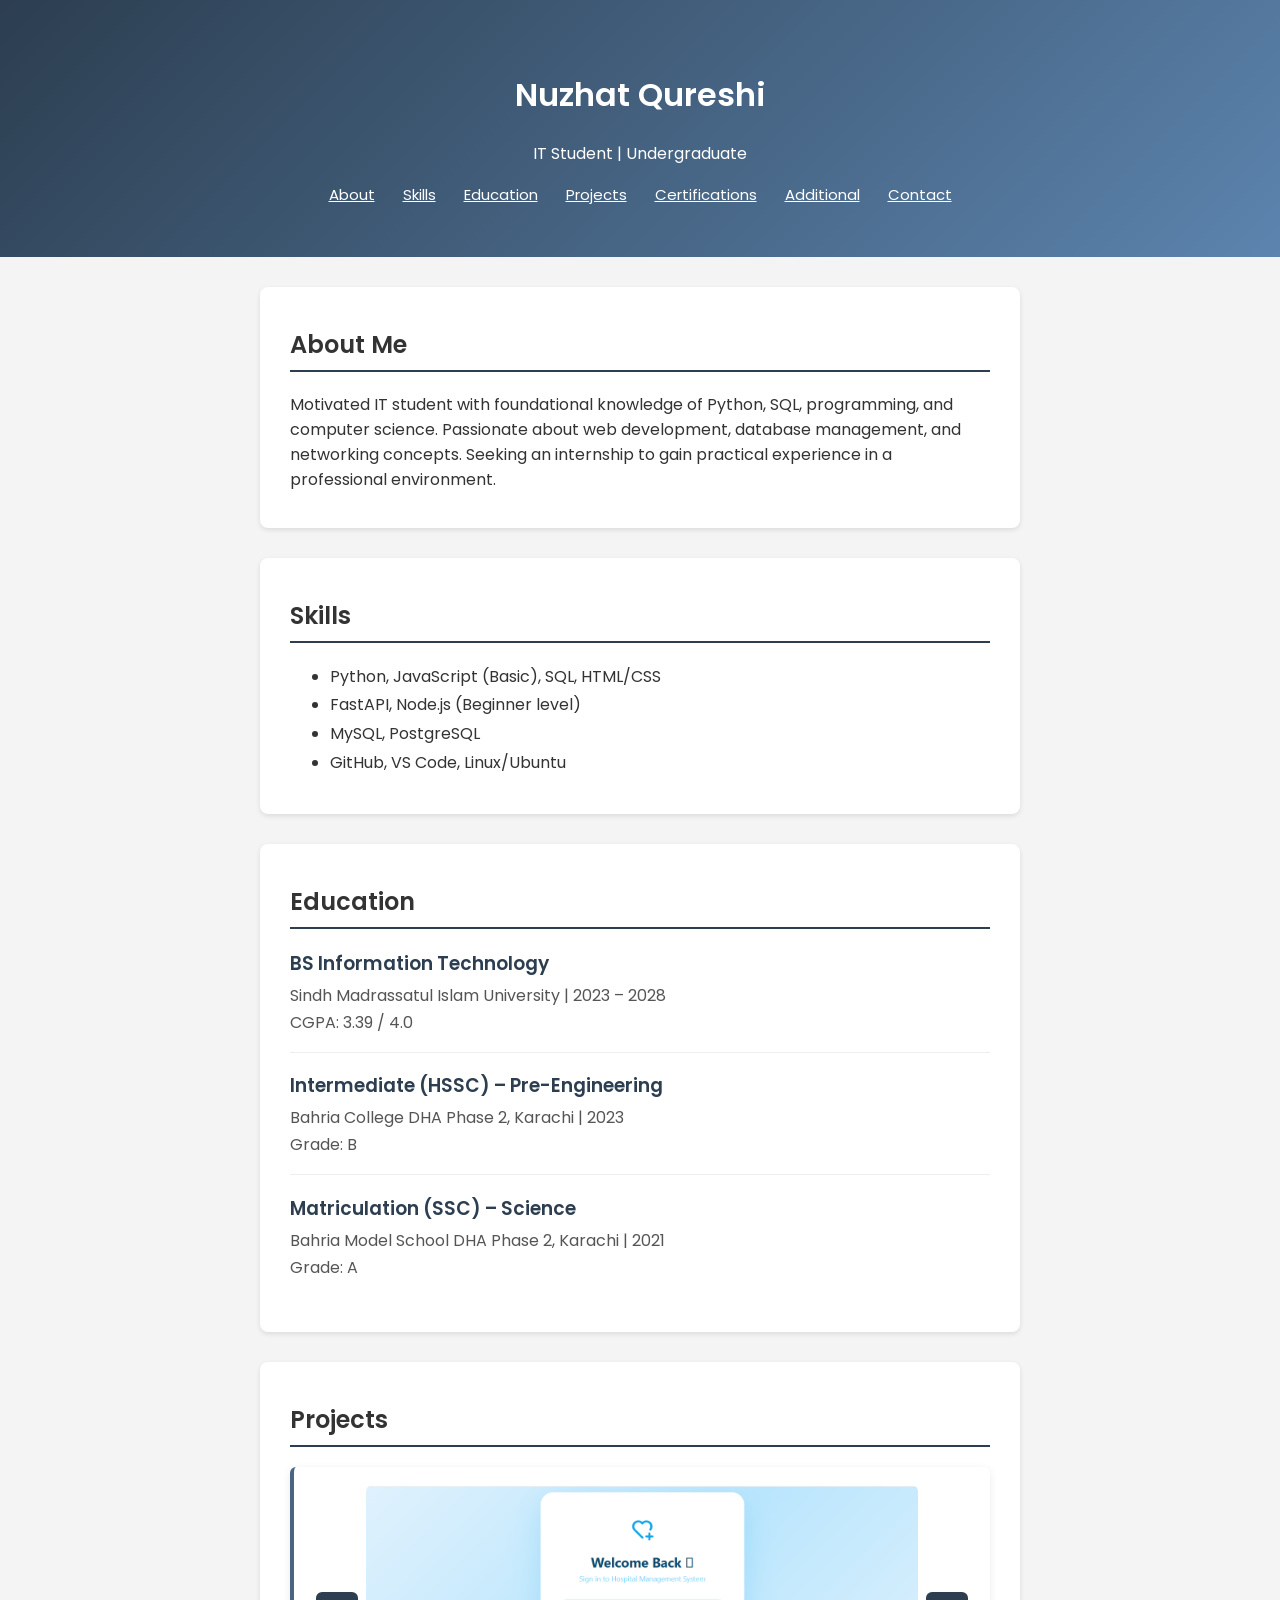
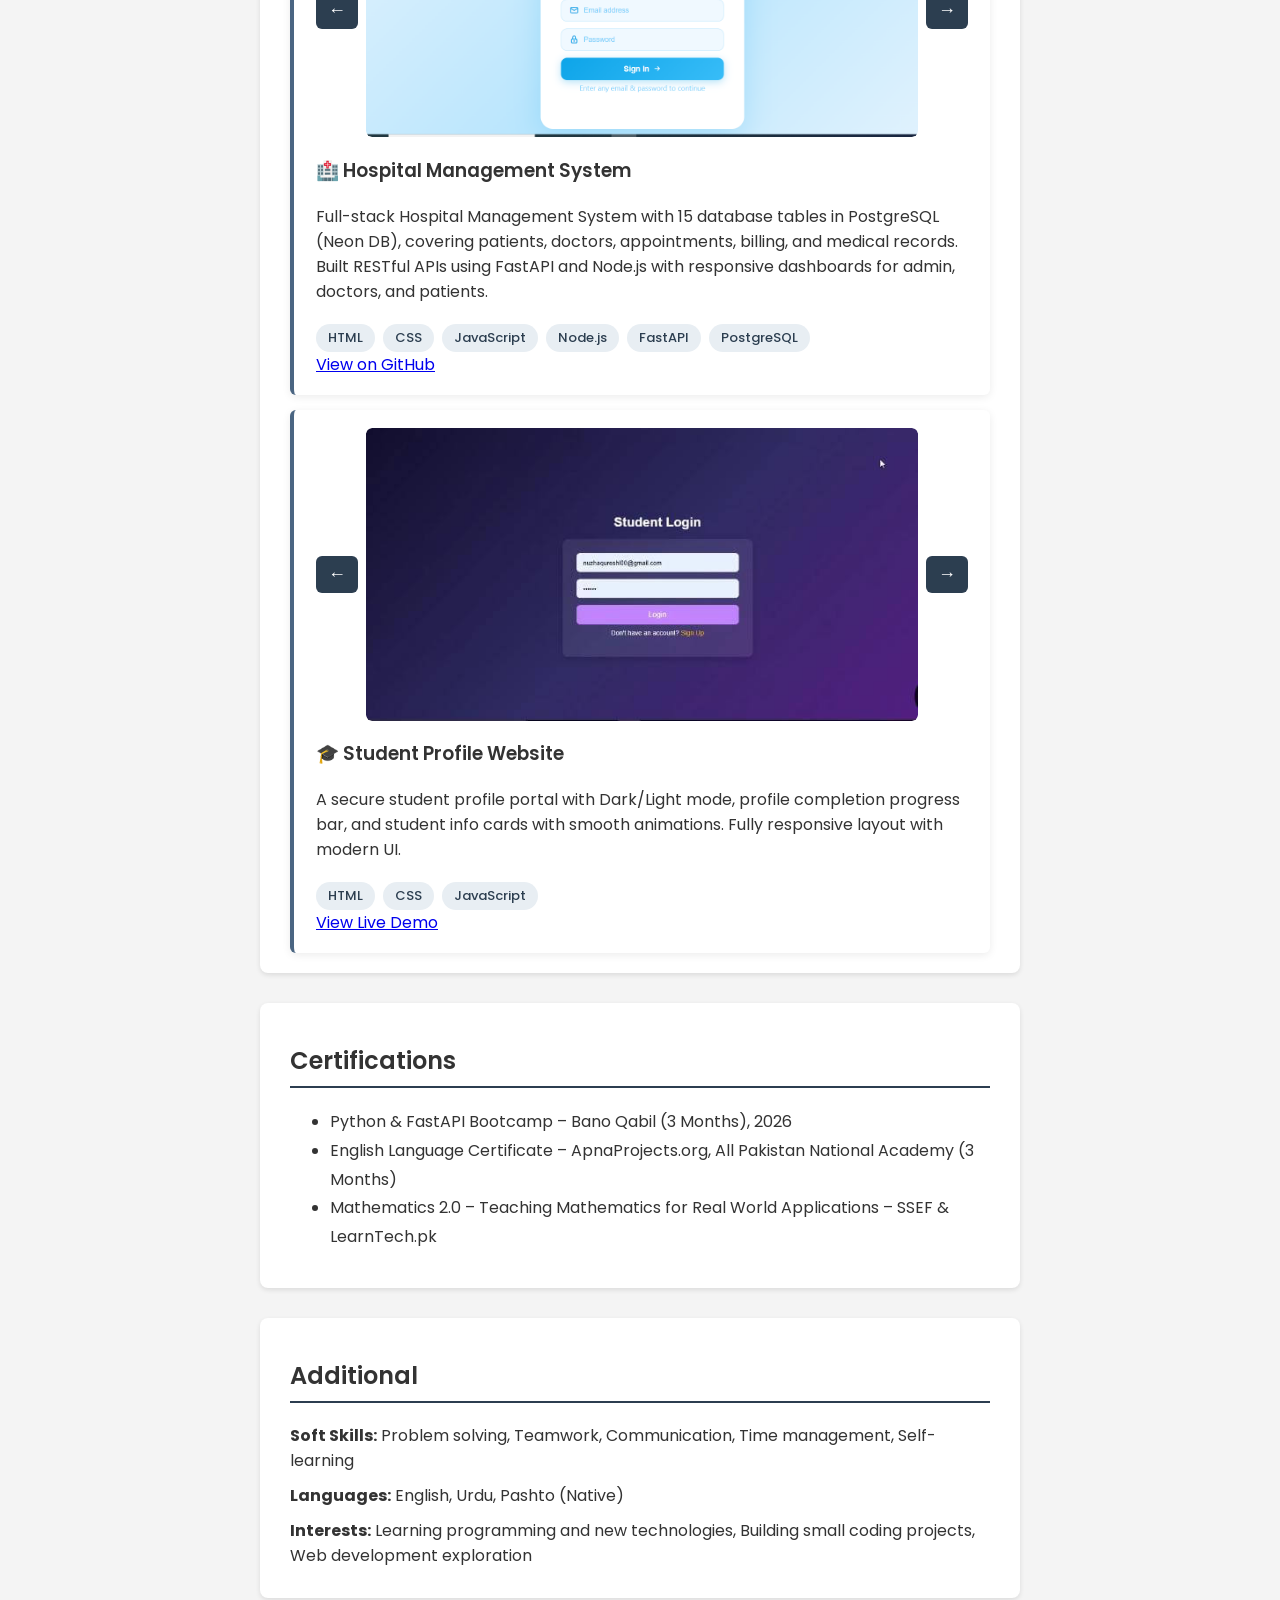
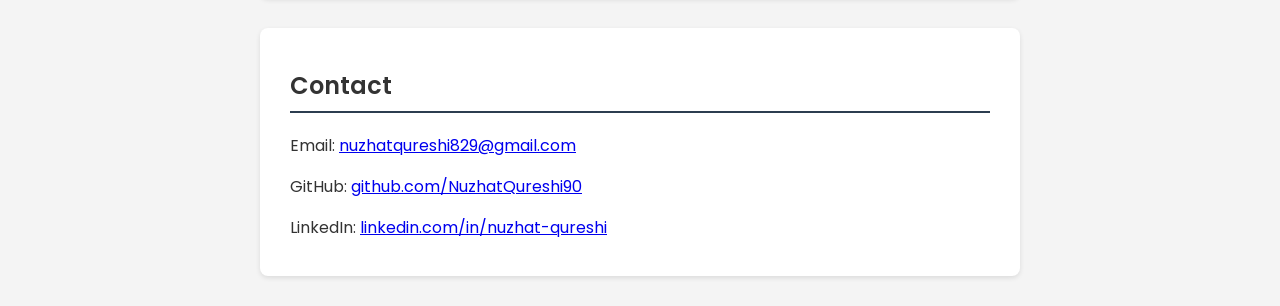
==== index.html @ b2fc263c "Added new changes" ====
<!DOCTYPE html>
<html lang="en">
<head>
    <meta charset="UTF-8">
    <meta name="viewport" content="width=device-width, initial-scale=1.0">
    <title>My Portfolio</title>
    <link rel="preconnect" href="https://fonts.googleapis.com">
<link href="https://fonts.googleapis.com/css2?family=Poppins:wght@300;400;500;600;700&display=swap" rel="stylesheet">
    <link rel="stylesheet" href="style.css">
    
</head>
<body>
    <header>
    <h1>Nuzhat Qureshi</h1>
    <p>IT Student | Undergraduate</p>

    <nav>
    <a href="#about">About</a>
    <a href="#skills">Skills</a>
    <a href="#education">Education</a>
    <a href="#projects">Projects</a>
    <a href="#certifications">Certifications</a>
    <a href="#additional">Additional</a>
    <a href="#contact">Contact</a>
</nav>
</header>

    <section id="about">
    <h2>About Me</h2>
    <p>Motivated IT student with foundational knowledge of Python, SQL, programming, and computer science. Passionate about web development, database management, and networking concepts. Seeking an internship to gain practical experience in a professional environment.</p>
</section>

<section id="skills">
    <h2>Skills</h2>
    <ul>
        <li>Python, JavaScript (Basic), SQL, HTML/CSS</li>
        <li>FastAPI, Node.js (Beginner level)</li>
        <li>MySQL, PostgreSQL</li>
        <li>GitHub, VS Code, Linux/Ubuntu</li>
    </ul>
</section>

<section id="education">
    <h2>Education</h2>
    <div class="edu-item">
        <h3>BS Information Technology</h3>
        <p>Sindh Madrassatul Islam University | 2023 – 2028</p>
        <p>CGPA: 3.39 / 4.0</p>
    </div>
    <div class="edu-item">
        <h3>Intermediate (HSSC) – Pre-Engineering</h3>
        <p>Bahria College DHA Phase 2, Karachi | 2023</p>
        <p>Grade: B</p>
    </div>
    <div class="edu-item">
        <h3>Matriculation (SSC) – Science</h3>
        <p>Bahria Model School DHA Phase 2, Karachi | 2021</p>
        <p>Grade: A</p>
    </div>
</section>

<section id="projects">
    <h2>Projects</h2>
    <div class="project">
    <div class="slider">
    <button class="slider-btn prev" onclick="changeSlide(this, -1)">&#8592;</button>
    <div class="slides">
        <img src="images/hms-login.png" alt="HMS Login" class="slide active">
        <img src="images/hms-dashboard.png" alt="HMS Dashboard" class="slide">
    </div>
    <button class="slider-btn next" onclick="changeSlide(this, 1)">&#8594;</button>
</div>
    <h3>🏥 Hospital Management System</h3>
        <p>Full-stack Hospital Management System with 15 database tables in PostgreSQL (Neon DB), covering patients, doctors, appointments, billing, and medical records. Built RESTful APIs using FastAPI and Node.js with responsive dashboards for admin, doctors, and patients.</p>
<div class="tags">
    <span class="tag">HTML</span>
    <span class="tag">CSS</span>
    <span class="tag">JavaScript</span>
    <span class="tag">Node.js</span>
    <span class="tag">FastAPI</span>
    <span class="tag">PostgreSQL</span>
</div>
        <a href="https://github.com/NuzhatQureshi90/Hospital-Management-System" target="_blank">View on GitHub</a>
    </div>
<div class="project">
   <div class="slider">
    <button class="slider-btn prev" onclick="changeSlide(this, -1)">&#8592;</button>
    <div class="slides">
        <img src="images/sp-login.png.jpg" alt="SP Login" class="slide active">
        <img src="images/sp-dashboard-dark.png.jpg" alt="SP Dark" class="slide">
        <img src="images/sp-dashboard-blue.png.jpg" alt="SP Blue" class="slide">
    </div>
    <button class="slider-btn next" onclick="changeSlide(this, 1)">&#8594;</button>
</div>
    <h3>🎓 Student Profile Website</h3>
    <p>A secure student profile portal with Dark/Light mode, profile completion progress bar, and student info cards with smooth animations. Fully responsive layout with modern UI.</p>
    <div class="tags">
        <span class="tag">HTML</span>
        <span class="tag">CSS</span>
        <span class="tag">JavaScript</span>
    </div>
    <a href="https://linkedin.com/posts/nuzhat-qureshi" target="_blank">View Live Demo</a>
</div>
</section>

<section id="certifications">
    <h2>Certifications</h2>
    <ul>
        <li>Python & FastAPI Bootcamp – Bano Qabil (3 Months), 2026</li>
        <li>English Language Certificate – ApnaProjects.org, All Pakistan National Academy (3 Months)</li>
        <li>Mathematics 2.0 – Teaching Mathematics for Real World Applications – SSEF & LearnTech.pk</li>
    </ul>
</section>

<section id="additional">
    <h2>Additional</h2>
    <p><strong>Soft Skills:</strong> Problem solving, Teamwork, Communication, Time management, Self-learning</p>
    <p><strong>Languages:</strong> English, Urdu, Pashto (Native)</p>
    <p><strong>Interests:</strong> Learning programming and new technologies, Building small coding projects, Web development exploration</p>
</section>

<section id="contact">
    <h2>Contact</h2>
    <p>Email: <a href="mailto:nuzhatqureshi829@gmail.com">nuzhatqureshi829@gmail.com</a></p>
    <p>GitHub: <a href="https://github.com/NuzhatQureshi90" target="_blank">github.com/NuzhatQureshi90</a></p>
    <p>LinkedIn: <a href="https://linkedin.com/in/nuzhat-qureshi" target="_blank">linkedin.com/in/nuzhat-qureshi</a></p>
</section>
<script src="script.js"></script>
</body>
</html>
---- style.css ----
body {
    font-family: 'Poppins', sans-serif;
    margin: 0;
    padding: 0;
    background-color: #f4f4f4;
    color: #333;
}

header {
    background: linear-gradient(135deg, #2c3e50, #5c84ae);
    color: white;
    text-align: center;
    padding: 50px 20px;
}

section {
    max-width: 700px;
    margin: 30px auto;
    background: white;
    padding: 20px 30px;
    border-radius: 8px;
    box-shadow: 0 2px 5px rgba(0,0,0,0.1);
}
h2 {
    border-bottom: 2px solid #2c3e50;
    padding-bottom: 8px;
}

ul {
    line-height: 1.8;
}

.project {
    background-color: #fff;
    padding: 18px 22px;
    border-left: 4px solid #4a6582;
    margin-top: 15px;
    border-radius: 6px;
    box-shadow: 0 2px 8px rgba(0,0,0,0.08);
    transition: transform 0.2s ease;
}

.project:hover {
    transform: translateY(-3px);
    box-shadow: 0 4px 12px rgba(0,0,0,0.12);
}

nav {
    margin-top: 15px;
}

nav a {
    color: white;
    margin: 0 12px;
    font-size: 15px;
}

html {
    scroll-behavior: smooth;
}
@media (max-width: 600px) {
    header {
        padding: 25px 15px;
    }

    nav a {
        display: block;
        margin: 8px 0;
        font-size: 16px;
    }

    section {
        margin: 15px;
        padding: 15px 20px;
    }

    h1 {
        font-size: 24px;
    }
}
.edu-item {
    margin-bottom: 15px;
    padding-bottom: 15px;
    border-bottom: 1px solid #eee;
}

.edu-item:last-child {
    border-bottom: none;
}

.edu-item h3 {
    margin-bottom: 5px;
    color: #2c3e50;
}

.edu-item p {
    margin: 2px 0;
    color: #555;
}

#additional p {
    margin: 10px 0;
}
h1, h2, h3 {
    font-weight: 600;
}

.tags {
    margin-top: 12px;
}

.tag {
    display: inline-block;
    background-color: #e8eef3;
    color: #2c3e50;
    padding: 4px 12px;
    margin: 4px 4px 0 0;
    border-radius: 20px;
    font-size: 13px;
    font-weight: 500;
}
.project-img {
    width: 100%;
    border-radius: 6px;
    margin-bottom: 12px;
    display: block;
}
.project-images {
    display: grid;
    grid-template-columns: repeat(auto-fit, minmax(150px, 1fr));
    gap: 10px;
    margin-bottom: 12px;
}

.project-images .project-img {
    width: 100%;
    border-radius: 6px;
    margin-bottom: 0;
}
.slider {
    position: relative;
    display: flex;
    align-items: center;
    gap: 8px;
    margin-bottom: 12px;
}

.slides {
    flex: 1;
    overflow: hidden;
    border-radius: 6px;
}

.slide {
    display: none;
    width: 100%;
    border-radius: 6px;
}

.slide.active {
    display: block;
}

.slider-btn {
    background: #2c3e50;
    color: white;
    border: none;
    padding: 8px 12px;
    border-radius: 6px;
    cursor: pointer;
    font-size: 18px;
}

.slider-btn:hover {
    background: #4a6582;
}
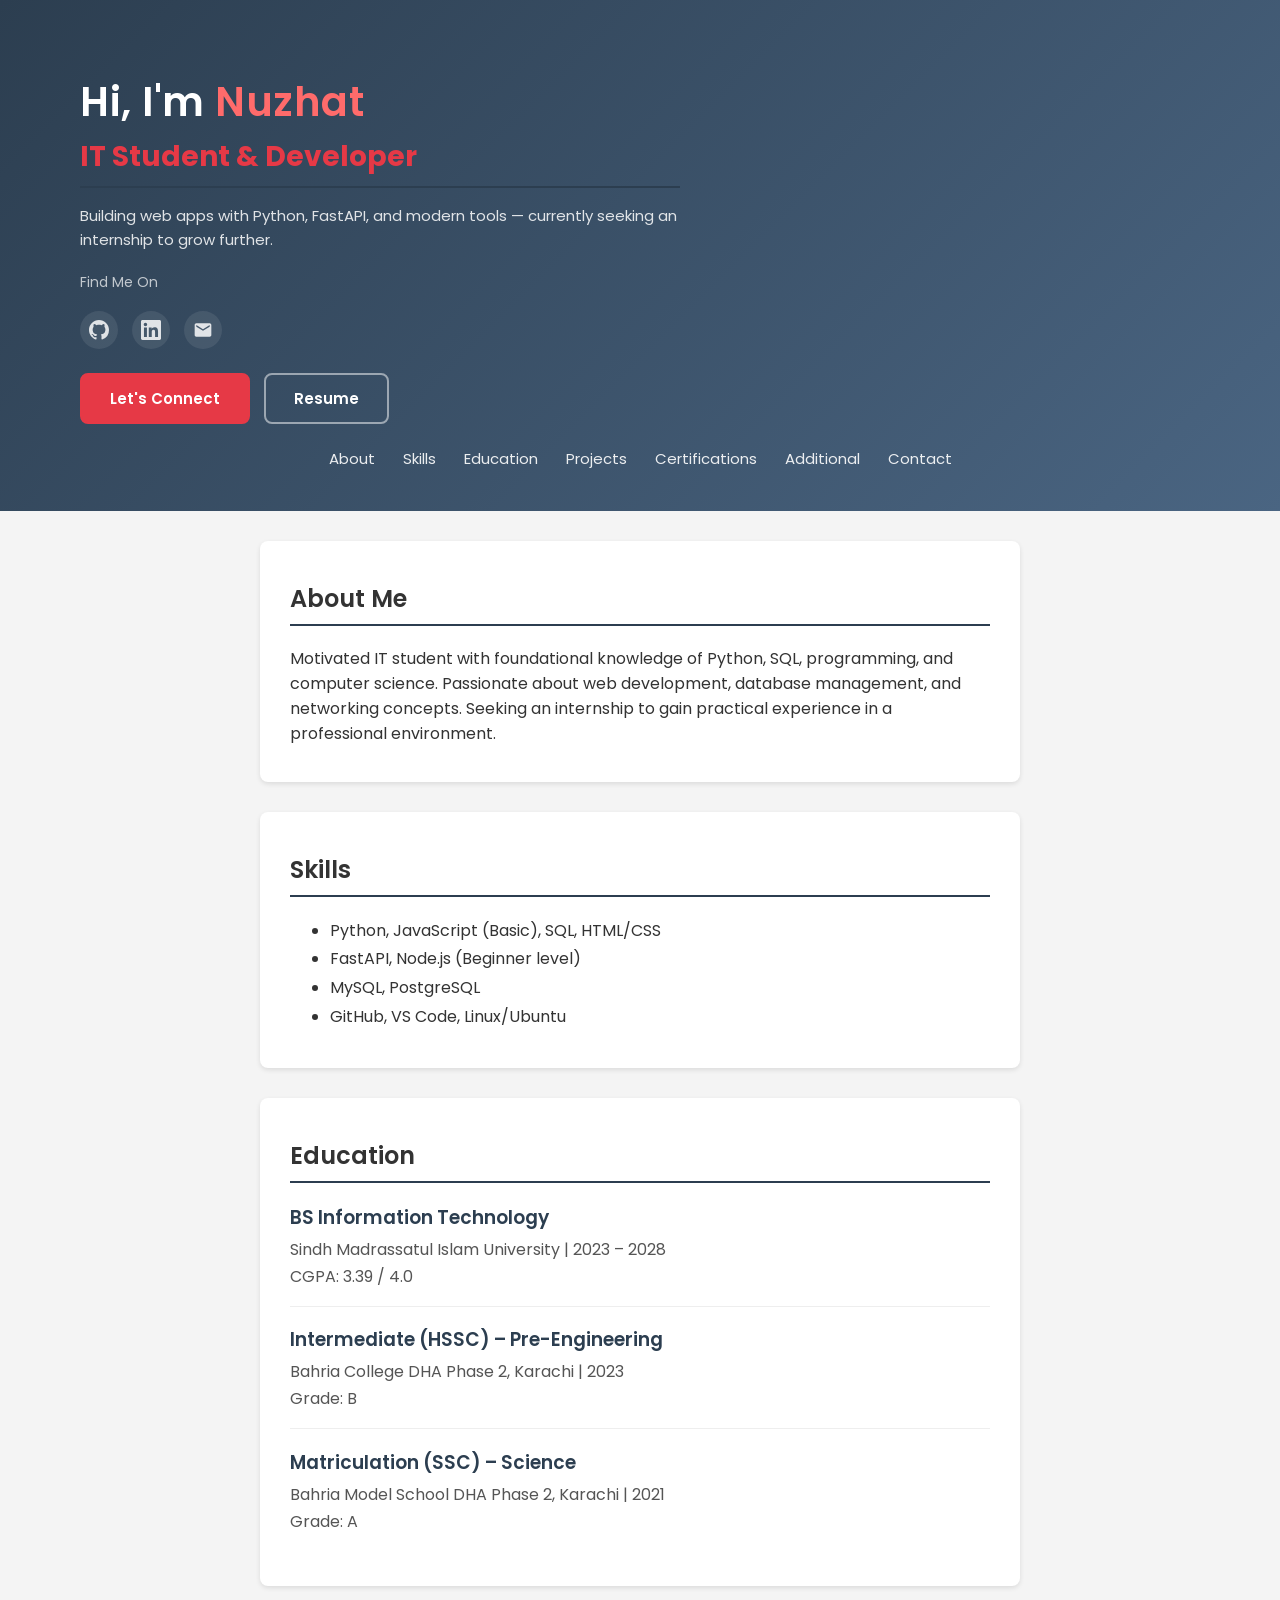
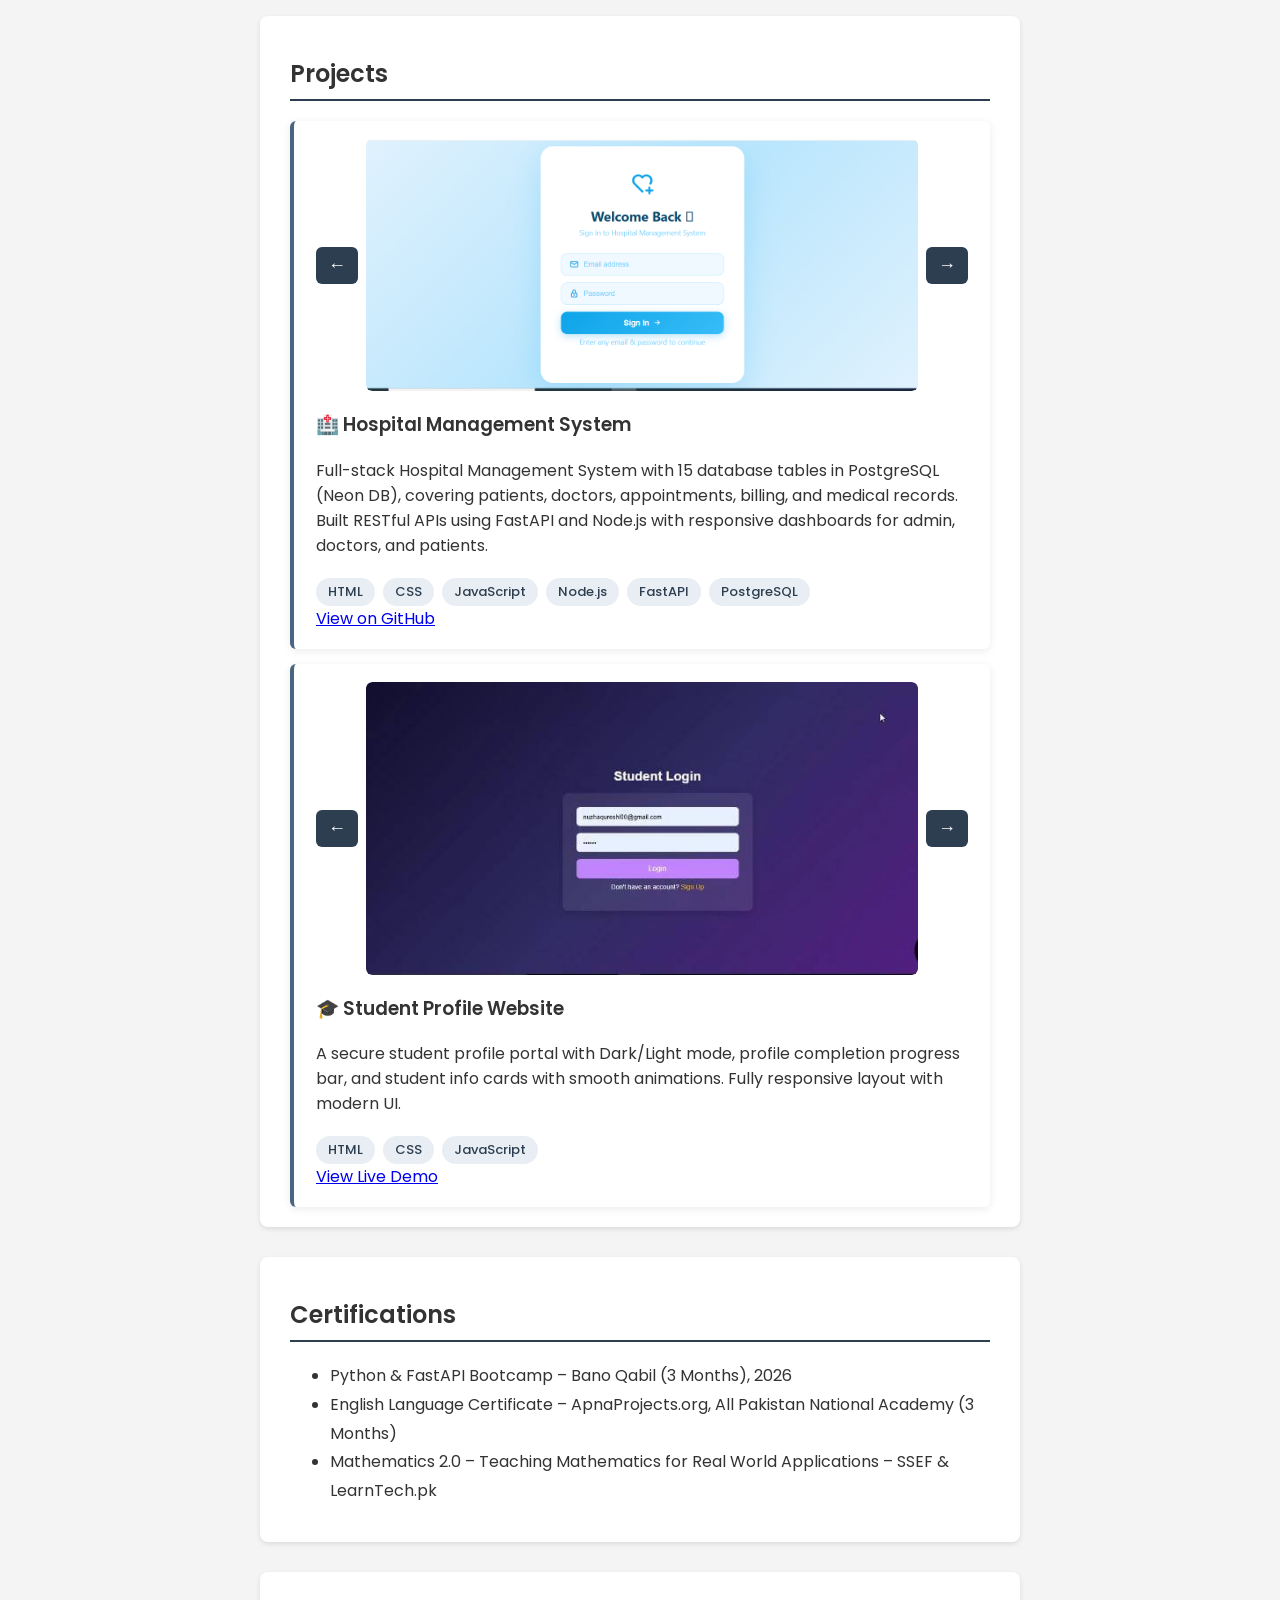
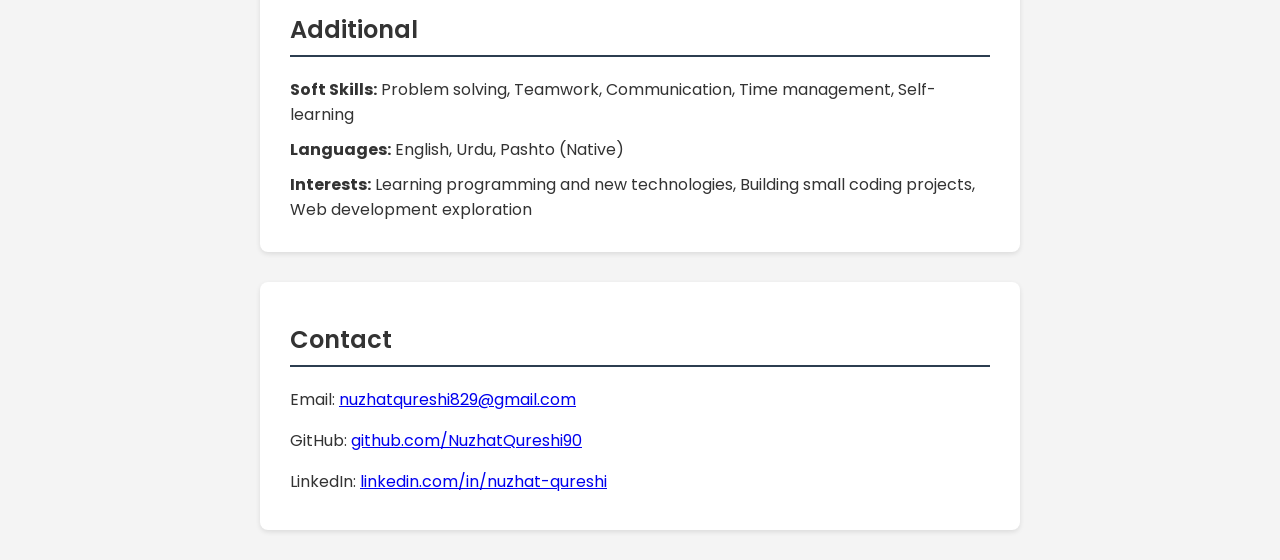
==== commit 972c8480: "Updated header design" ====
--- a/index.html
+++ b/index.html
@@ -11,9 +11,29 @@
 </head>
 <body>
     <header>
-    <h1>Nuzhat Qureshi</h1>
-    <p>IT Student | Undergraduate</p>
+    <div class="header-content">
+    <h1>Hi, I'm <span class="highlight">Nuzhat</span></h1>
+    <h2 class="header-role">IT Student & Developer</h2>
+    <p class="header-tagline">Building web apps with Python, FastAPI, and modern tools — currently seeking an internship to grow further.</p>
 
+    <p class="find-me-label">Find Me On</p>
+    <div class="social-row">
+        <a href="https://github.com/NuzhatQureshi90" target="_blank" aria-label="GitHub">
+            <svg width="20" height="20" viewBox="0 0 24 24" fill="currentColor"><path d="M12 0C5.37 0 0 5.37 0 12c0 5.31 3.435 9.795 8.205 11.385.6.105.825-.255.825-.57 0-.285-.015-1.23-.015-2.235-3.015.555-3.795-.735-4.035-1.41-.135-.345-.72-1.41-1.23-1.695-.42-.225-1.02-.78-.015-.795.945-.015 1.62.87 1.845 1.23 1.08 1.815 2.805 1.305 3.495.99.105-.78.42-1.305.765-1.605-2.67-.3-5.46-1.335-5.46-5.925 0-1.305.465-2.385 1.23-3.225-.12-.3-.54-1.53.12-3.18 0 0 1.005-.315 3.3 1.23.96-.27 1.98-.405 3-.405s2.04.135 3 .405c2.295-1.56 3.3-1.23 3.3-1.23.66 1.65.24 2.88.12 3.18.765.84 1.23 1.905 1.23 3.225 0 4.605-2.805 5.625-5.475 5.925.435.375.81 1.095.81 2.22 0 1.605-.015 2.895-.015 3.3 0 .315.225.69.825.57A12.02 12.02 0 0024 12c0-6.63-5.37-12-12-12z"/></svg>
+        </a>
+        <a href="https://linkedin.com/in/nuzhat-qureshi" target="_blank" aria-label="LinkedIn">
+            <svg width="20" height="20" viewBox="0 0 24 24" fill="currentColor"><path d="M20.447 20.452h-3.554v-5.569c0-1.328-.027-3.037-1.852-3.037-1.853 0-2.136 1.445-2.136 2.939v5.667H9.351V9h3.414v1.561h.046c.477-.9 1.637-1.85 3.37-1.85 3.601 0 4.267 2.37 4.267 5.455v6.286zM5.337 7.433c-1.144 0-2.063-.926-2.063-2.065 0-1.138.92-2.063 2.063-2.063 1.14 0 2.064.925 2.064 2.063 0 1.139-.925 2.065-2.064 2.065zm1.782 13.019H3.555V9h3.564v11.452zM22.225 0H1.771C.792 0 0 .774 0 1.729v20.542C0 23.227.792 24 1.771 24h20.451C23.2 24 24 23.227 24 22.271V1.729C24 .774 23.2 0 22.222 0h.003z"/></svg>
+        </a>
+        <a href="mailto:nuzhatqureshi829@gmail.com" aria-label="Email">
+            <svg width="20" height="20" viewBox="0 0 24 24" fill="currentColor"><path d="M20 4H4c-1.1 0-1.99.9-1.99 2L2 18c0 1.1.9 2 2 2h16c1.1 0 2-.9 2-2V6c0-1.1-.9-2-2-2zm0 4l-8 5-8-5V6l8 5 8-5v2z"/></svg>
+        </a>
+    </div>
+
+    <div class="header-buttons">
+        <a href="#contact" class="btn btn-primary">Let's Connect</a>
+        <a href="My-Resume.pdf" class="btn btn-outline" download>Resume</a>
+    </div>
+</div>
     <nav>
     <a href="#about">About</a>
     <a href="#skills">Skills</a>
@@ -24,7 +44,6 @@
     <a href="#contact">Contact</a>
 </nav>
 </header>
-
     <section id="about">
     <h2>About Me</h2>
     <p>Motivated IT student with foundational knowledge of Python, SQL, programming, and computer science. Passionate about web development, database management, and networking concepts. Seeking an internship to gain practical experience in a professional environment.</p>
--- a/style.css
+++ b/style.css
@@ -7,12 +7,140 @@
 }
 
 header {
-    background: linear-gradient(135deg, #2c3e50, #5c84ae);
+    background: linear-gradient(-45deg, #1a2634, #2c3e50, #4a6582, #2c3e50);
+    background-size: 300% 300%;
+    animation: gradientShift 10s ease infinite;
     color: white;
     text-align: center;
-    padding: 50px 20px;
-}
-
+    padding: 60px 20px 40px;
+    position: relative;
+    overflow: hidden;
+}
+
+@keyframes gradientShift {
+    0% { background-position: 0% 50%; }
+    50% { background-position: 100% 50%; }
+    100% { background-position: 0% 50%; }
+}
+
+.header-content {
+    position: relative;
+    z-index: 2;
+    max-width: 600px;
+    margin: 0 0 0 60px;
+    text-align: left;
+}
+
+.badge {
+    display: inline-block;
+    background: rgba(255, 255, 255, 0.12);
+    backdrop-filter: blur(6px);
+    border: 1px solid rgba(255, 255, 255, 0.25);
+    padding: 6px 16px;
+    border-radius: 20px;
+    font-size: 13px;
+    margin-bottom: 16px;
+    letter-spacing: 0.3px;
+}
+
+header h1 {
+    font-size: 40px;
+    margin: 12px 0 4px;
+    letter-spacing: 0.5px;
+    color: white;
+}
+
+.highlight {
+    color: #ff6b6b;
+}
+
+.header-role {
+    font-size: 28px;
+    color: #e63946;
+    font-weight: 700;
+    margin: 0 0 16px;
+}
+
+.header-tagline {
+    font-size: 15px;
+    opacity: 0.85;
+    line-height: 1.6;
+    margin-bottom: 20px;
+}
+
+.find-me-label {
+    font-size: 14px;
+    opacity: 0.7;
+    margin-bottom: 8px;
+}
+
+header p {
+    font-size: 15px;
+    opacity: 0.85;
+    margin: 0;
+}
+
+.social-row {
+    display: flex;
+    justify-content: flex-start;
+    gap: 14px;
+    margin-top: 18px;
+}
+
+.social-row a {
+    color: white;
+    opacity: 0.85;
+    display: flex;
+    align-items: center;
+    justify-content: center;
+    width: 38px;
+    height: 38px;
+    background: rgba(255, 255, 255, 0.1);
+    border-radius: 50%;
+    transition: all 0.25s ease;
+}
+
+.social-row a:hover {
+    background: rgba(255, 255, 255, 0.25);
+    opacity: 1;
+    transform: translateY(-3px);
+}
+
+nav {
+    margin-top: 22px;
+    position: relative;
+    z-index: 2;
+}
+
+nav a {
+    color: white;
+    margin: 0 12px;
+    font-size: 15px;
+    padding-bottom: 4px;
+    position: relative;
+    text-decoration: none;
+    opacity: 0.9;
+    transition: opacity 0.2s ease;
+}
+
+nav a::after {
+    content: '';
+    position: absolute;
+    left: 0;
+    bottom: -2px;
+    width: 0%;
+    height: 2px;
+    background: white;
+    transition: width 0.3s ease;
+}
+
+nav a:hover {
+    opacity: 1;
+}
+
+nav a:hover::after {
+    width: 100%;
+}
 section {
     max-width: 700px;
     margin: 30px auto;
@@ -44,17 +172,6 @@
     transform: translateY(-3px);
     box-shadow: 0 4px 12px rgba(0,0,0,0.12);
 }
-
-nav {
-    margin-top: 15px;
-}
-
-nav a {
-    color: white;
-    margin: 0 12px;
-    font-size: 15px;
-}
-
 html {
     scroll-behavior: smooth;
 }
@@ -173,4 +290,45 @@
 
 .slider-btn:hover {
     background: #4a6582;
+}
+.header-buttons {
+    display: flex;
+    justify-content:flex-start;
+    gap: 14px;
+    margin-top: 24px;
+    flex-wrap: wrap;
+}
+
+.btn {
+    padding: 12px 28px;
+    border-radius: 8px;
+    text-decoration: none;
+    font-weight: 600;
+    font-size: 15px;
+    transition: all 0.25s ease;
+    display: inline-block;
+}
+
+.btn-primary {
+    background: #e63946;
+    color: white;
+    border: 2px solid #e63946;
+}
+
+.btn-primary:hover {
+    background: #c62d3a;
+    border-color: #c62d3a;
+    transform: translateY(-2px);
+}
+
+.btn-outline {
+    background: transparent;
+    color: white;
+    border: 2px solid rgba(255, 255, 255, 0.5);
+}
+
+.btn-outline:hover {
+    background: rgba(255, 255, 255, 0.1);
+    border-color: white;
+    transform: translateY(-2px);
 }
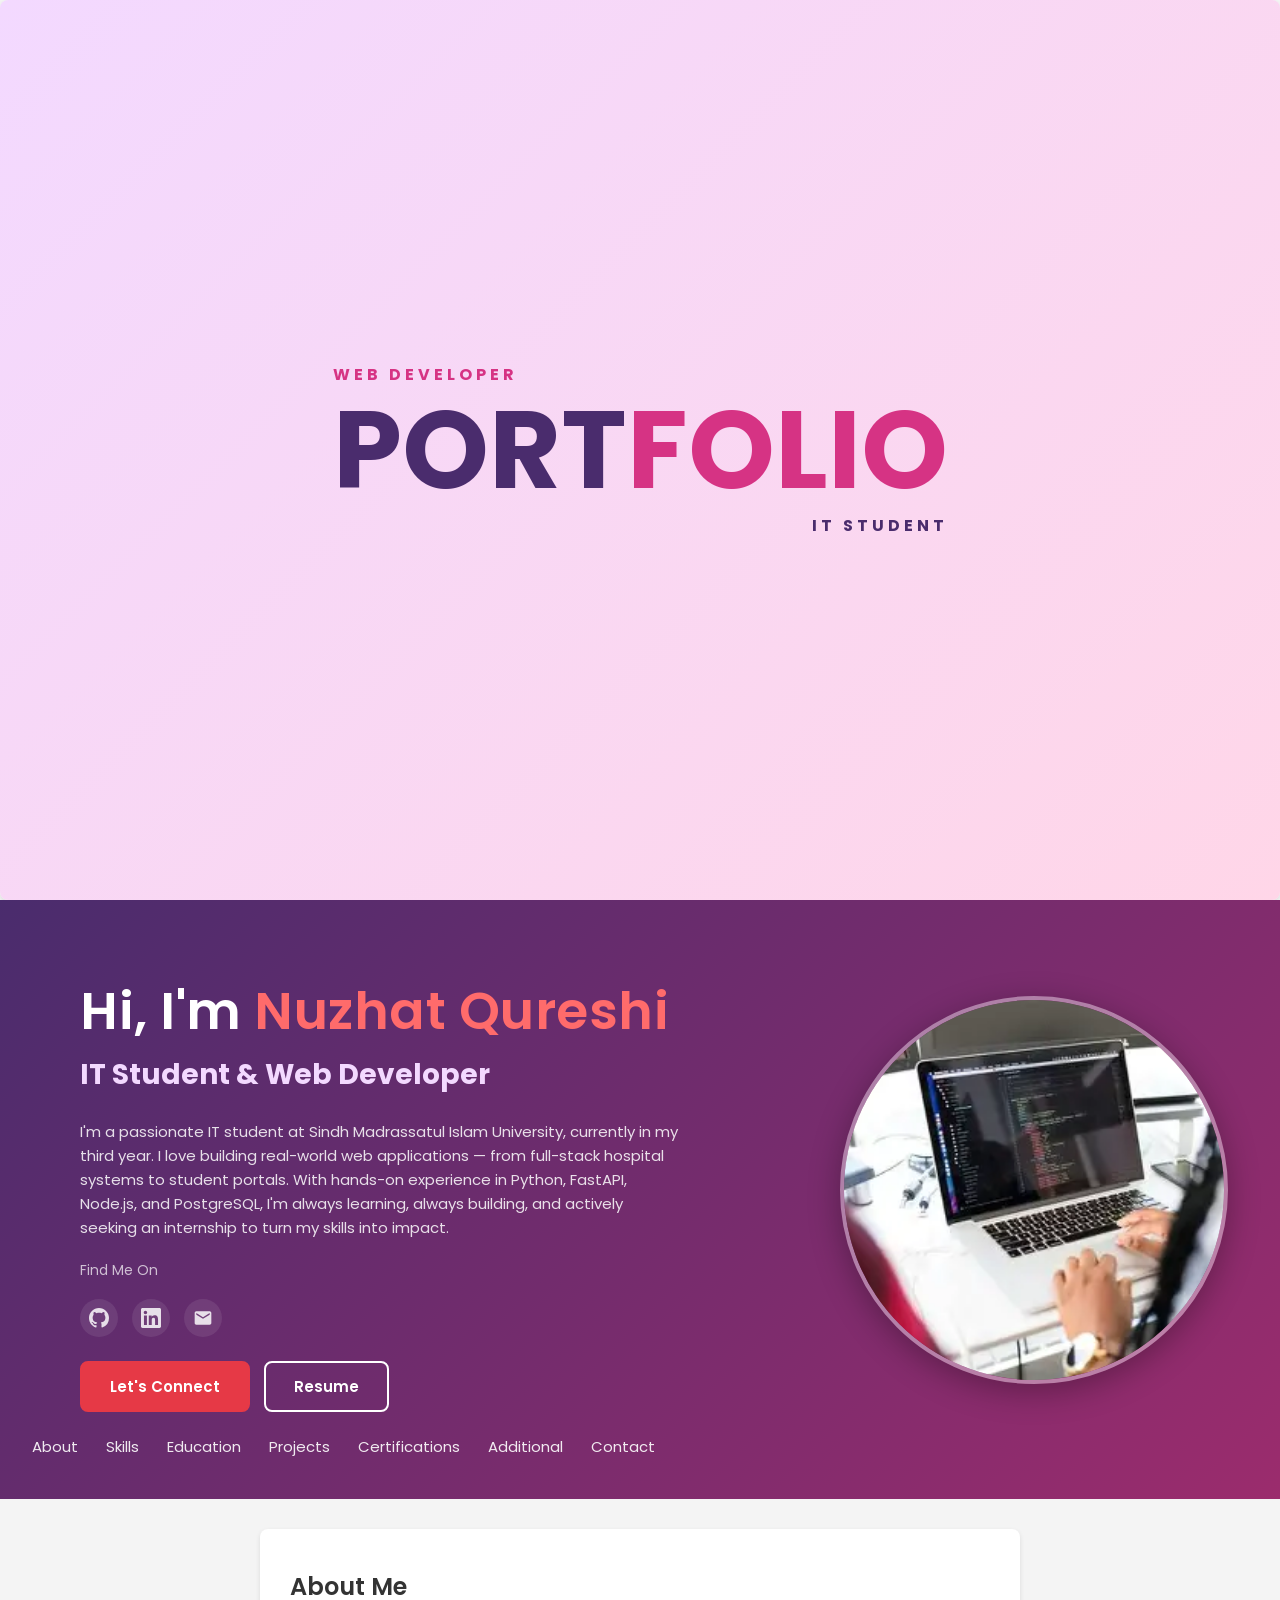
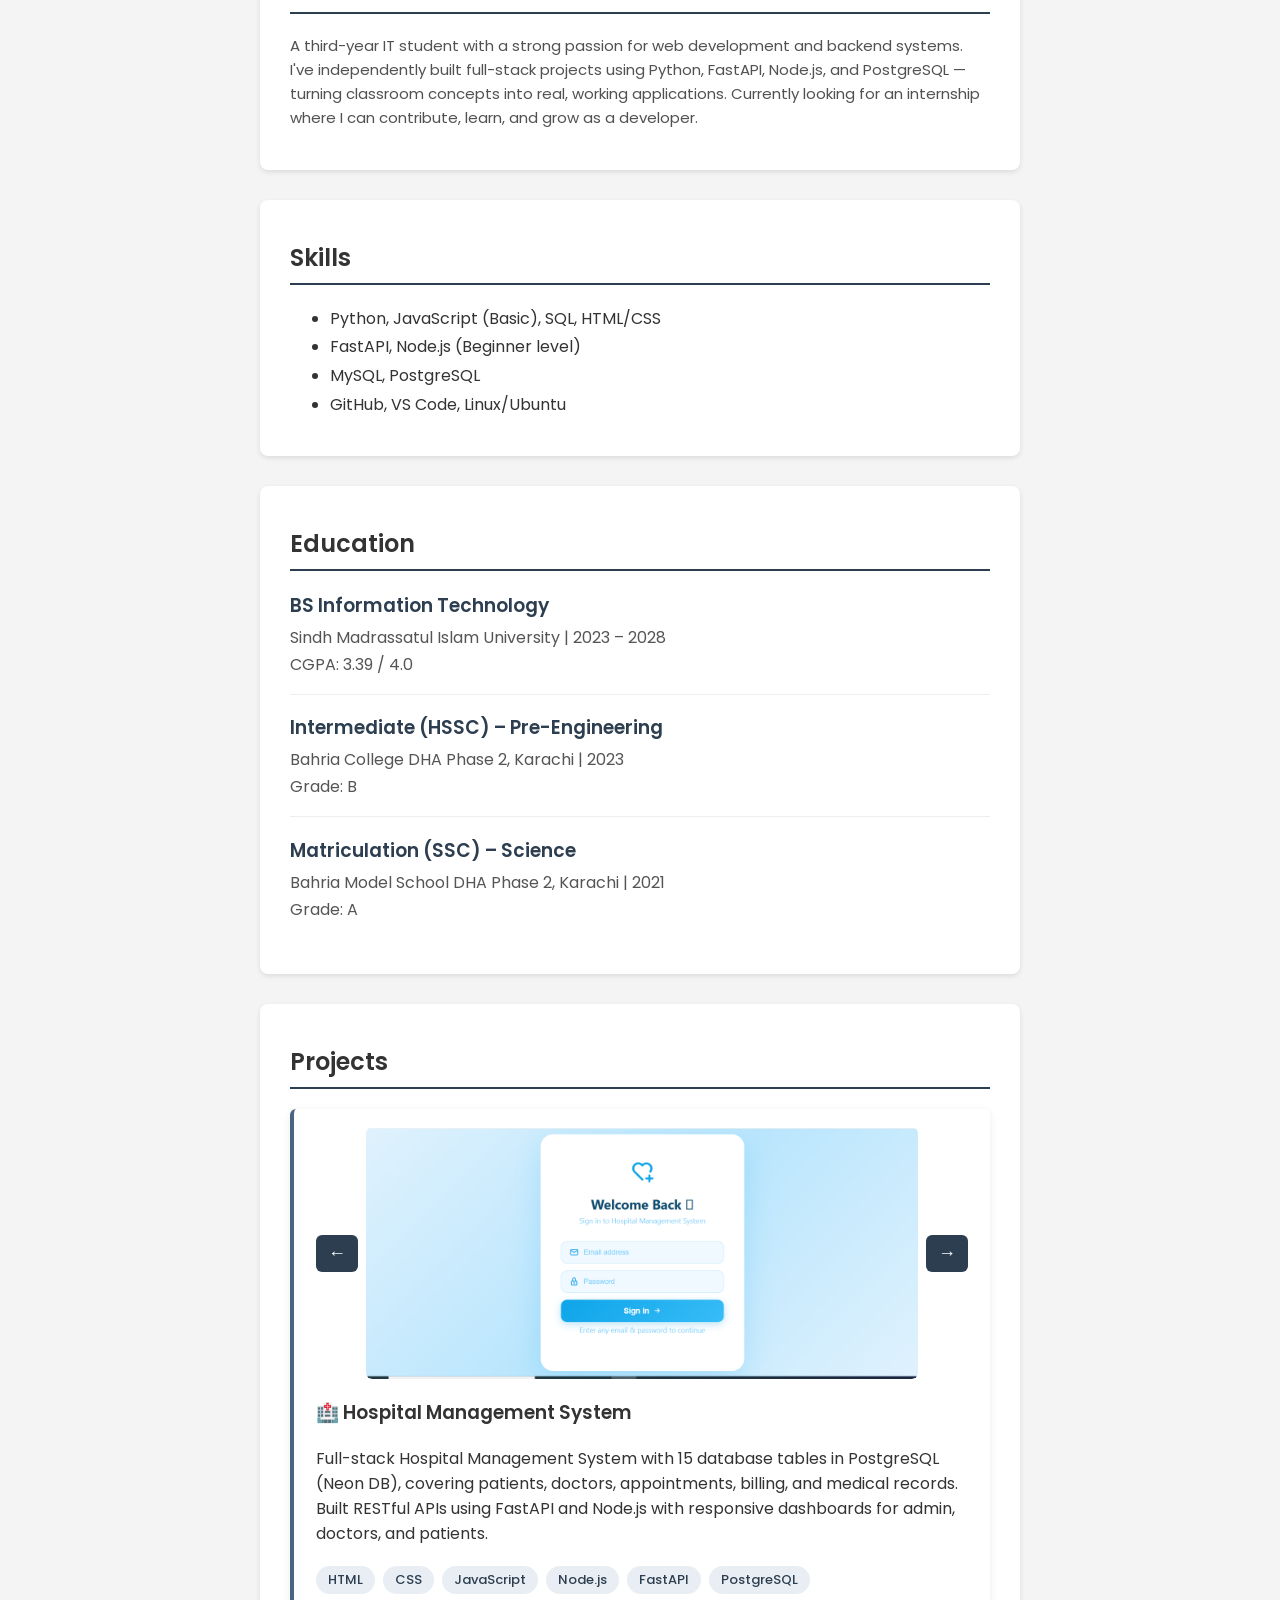
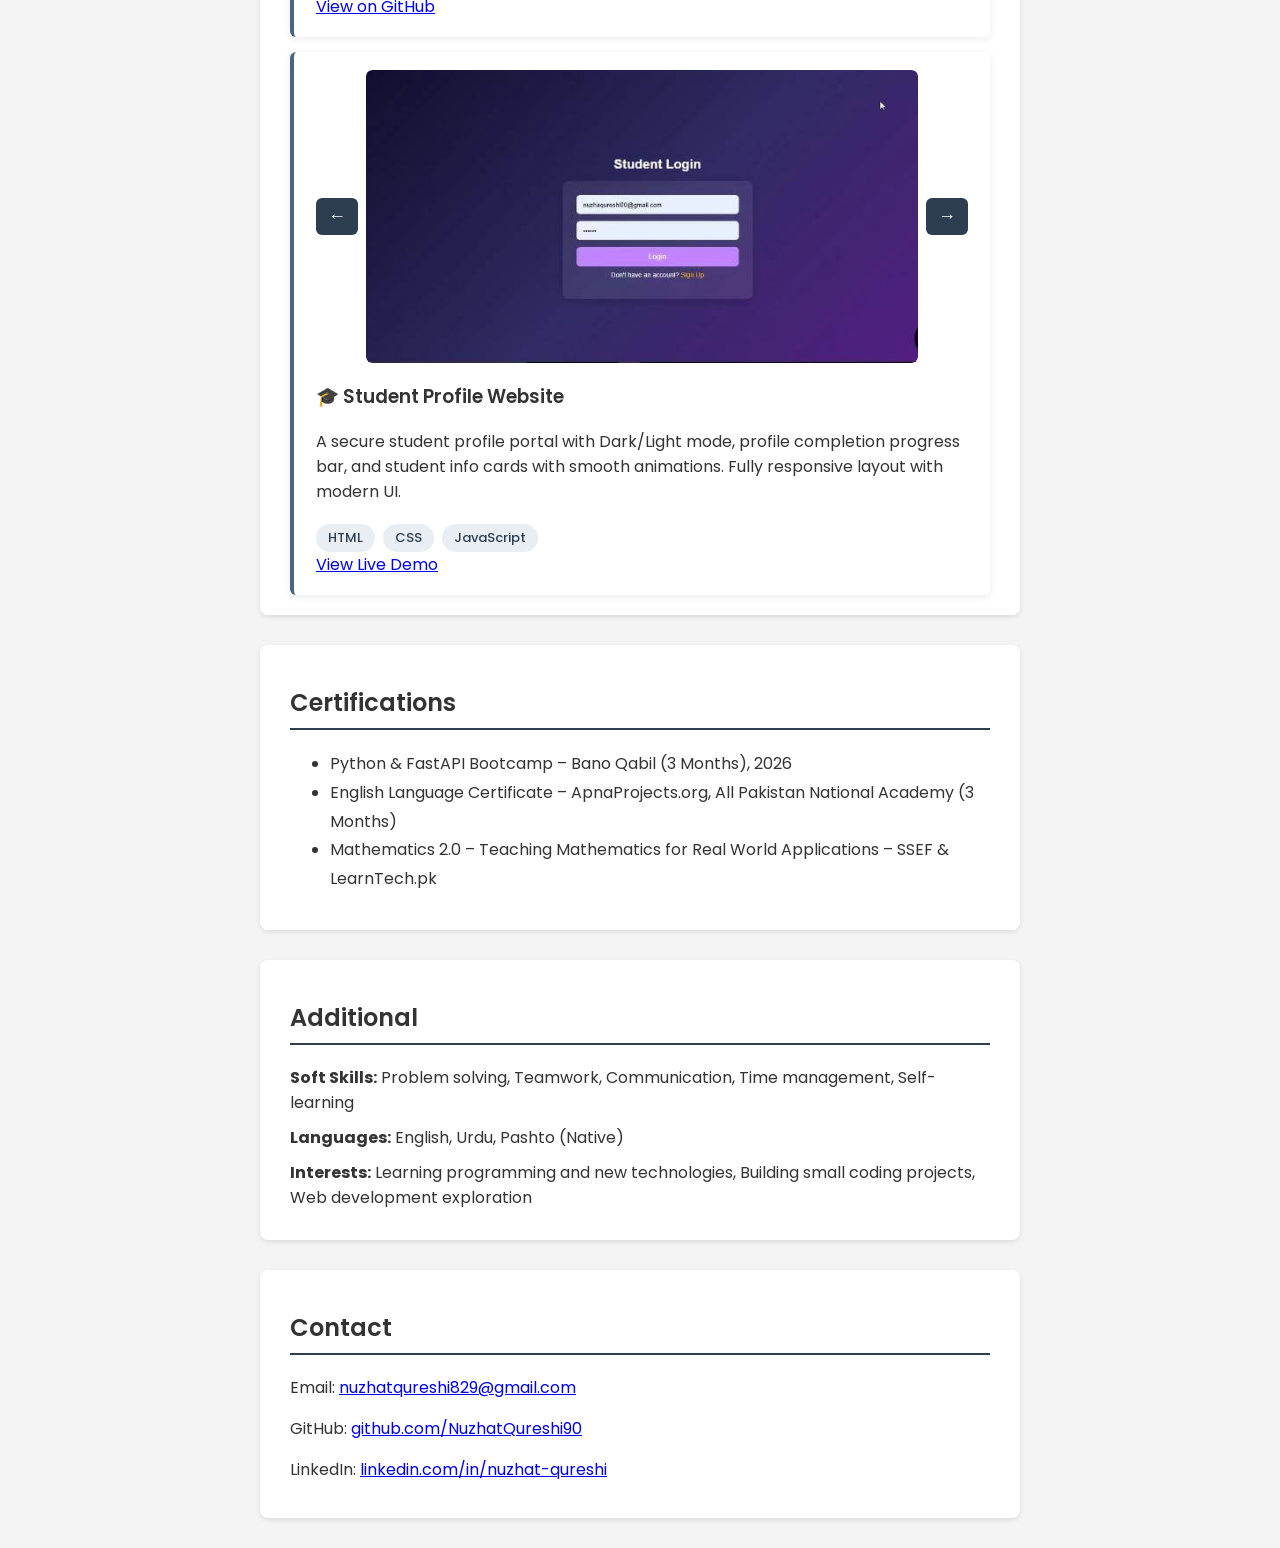
==== commit 3580fcb1: "Add latest changes" ====
--- a/index.html
+++ b/index.html
@@ -10,11 +10,18 @@
     
 </head>
 <body>
+    <section class="intro-banner">
+    <div class="intro-wrapper">
+        <p class="intro-label-top">WEB DEVELOPER</p>
+        <h1 class="intro-title"><span class="intro-part1">PORT</span><span class="intro-part2">FOLIO</span></h1>
+        <p class="intro-label-bottom">IT STUDENT</p>
+    </div>
+</section>
     <header>
     <div class="header-content">
-    <h1>Hi, I'm <span class="highlight">Nuzhat</span></h1>
-    <h2 class="header-role">IT Student & Developer</h2>
-    <p class="header-tagline">Building web apps with Python, FastAPI, and modern tools — currently seeking an internship to grow further.</p>
+    <h1>Hi, I'm <span class="highlight">Nuzhat Qureshi</span></h1>
+    <h2 class="header-role">IT Student & Web Developer</h2>
+    <p class="header-tagline">I'm a passionate IT student at Sindh Madrassatul Islam University, currently in my third year. I love building real-world web applications — from full-stack hospital systems to student portals. With hands-on experience in Python, FastAPI, Node.js, and PostgreSQL, I'm always learning, always building, and actively seeking an internship to turn my skills into impact.</p>
 
     <p class="find-me-label">Find Me On</p>
     <div class="social-row">
@@ -34,6 +41,9 @@
         <a href="My-Resume.pdf" class="btn btn-outline" download>Resume</a>
     </div>
 </div>
+<div class="header-visual">
+    <img src="images/header-img.png" alt="Coding" class="header-img">
+</div>
     <nav>
     <a href="#about">About</a>
     <a href="#skills">Skills</a>
@@ -46,7 +56,7 @@
 </header>
     <section id="about">
     <h2>About Me</h2>
-    <p>Motivated IT student with foundational knowledge of Python, SQL, programming, and computer science. Passionate about web development, database management, and networking concepts. Seeking an internship to gain practical experience in a professional environment.</p>
+    <p class="header-tagline">A third-year IT student with a strong passion for web development and backend systems. I've independently built full-stack projects using Python, FastAPI, Node.js, and PostgreSQL — turning classroom concepts into real, working applications. Currently looking for an internship where I can contribute, learn, and grow as a developer.</p>
 </section>
 
 <section id="skills">
--- a/style.css
+++ b/style.css
@@ -7,7 +7,7 @@
 }
 
 header {
-    background: linear-gradient(-45deg, #1a2634, #2c3e50, #4a6582, #2c3e50);
+    background: linear-gradient(-45deg, #4a2c6d, #d63384, #9b2c6d, #4a2c6d);
     background-size: 300% 300%;
     animation: gradientShift 10s ease infinite;
     color: white;
@@ -15,6 +15,10 @@
     padding: 60px 20px 40px;
     position: relative;
     overflow: hidden;
+    display: flex;
+    align-items: center;
+    justify-content: space-between;
+    flex-wrap: wrap;
 }
 
 @keyframes gradientShift {
@@ -44,7 +48,7 @@
 }
 
 header h1 {
-    font-size: 40px;
+    font-size: 52px;
     margin: 12px 0 4px;
     letter-spacing: 0.5px;
     color: white;
@@ -324,11 +328,111 @@
 .btn-outline {
     background: transparent;
     color: white;
-    border: 2px solid rgba(255, 255, 255, 0.5);
+    border: 2px solid white;
 }
 
 .btn-outline:hover {
-    background: rgba(255, 255, 255, 0.1);
+    background: rgba(255,255,255,0.2);
     border-color: white;
     transform: translateY(-2px);
+}
+.intro-banner {
+    background: linear-gradient(135deg, #f3d9ff, #ffd6e8);
+    width: 100%;
+    max-width: 100%;
+    margin: 0;
+    box-sizing: border-box;
+    min-height: 100vh;
+    display: flex;
+    align-items: center;
+    justify-content: center;
+}
+
+.intro-wrapper {
+    display: flex;
+    flex-direction: column;
+}
+
+.intro-label-top {
+    font-size: 16px;
+    font-weight: 700;
+    letter-spacing: 4px;
+    text-transform: uppercase;
+    color: #d63384;
+    margin: 0 0 8px;
+    align-self: flex-start;
+}
+
+.intro-title {
+    margin: 0;
+    line-height: 1;
+}
+
+.intro-part1 {
+    font-size: 110px;
+    font-weight: 700;
+    color: #4a2c6d;
+}
+
+.intro-part2 {
+    font-size: 110px;
+    font-weight: 700;
+    color: #d63384;
+}
+
+.intro-label-bottom {
+    font-size: 16px;
+    font-weight: 700;
+    letter-spacing: 4px;
+    text-transform: uppercase;
+    color: #4a2c6d;
+    margin: 8px 0 0;
+    align-self: flex-end;
+}
+
+@media (max-width: 600px) {
+    .intro-part1, .intro-part2 {
+        font-size: 44px;
+    }
+    .intro-label-top, .intro-label-bottom {
+        font-size: 10px;
+        letter-spacing: 2px;
+    }
+}
+header {
+    display: flex;
+    align-items: center;
+    justify-content: space-between;
+    flex-wrap: wrap;
+}
+
+.header-visual {
+    width: 380px;
+    height: 380px;
+    flex-shrink: 0;
+    margin-right: 40px;
+}
+
+.header-img {
+    width: 380px;
+    height: 380px;
+    object-fit: cover;
+    border-radius: 50%;
+    border: 4px solid rgba(255,255,255,0.4);
+    box-shadow: 0 8px 32px rgba(0,0,0,0.3);
+}
+.header-role {
+    font-size: 28px;
+    color: #f3d9ff;
+    font-weight: 700;
+    margin: 0 0 16px;
+    border-bottom: none;
+    text-decoration: none;
+}
+
+.header-role::after {
+    display: none;
+}
+header h2 {
+    border-bottom: none;
 }
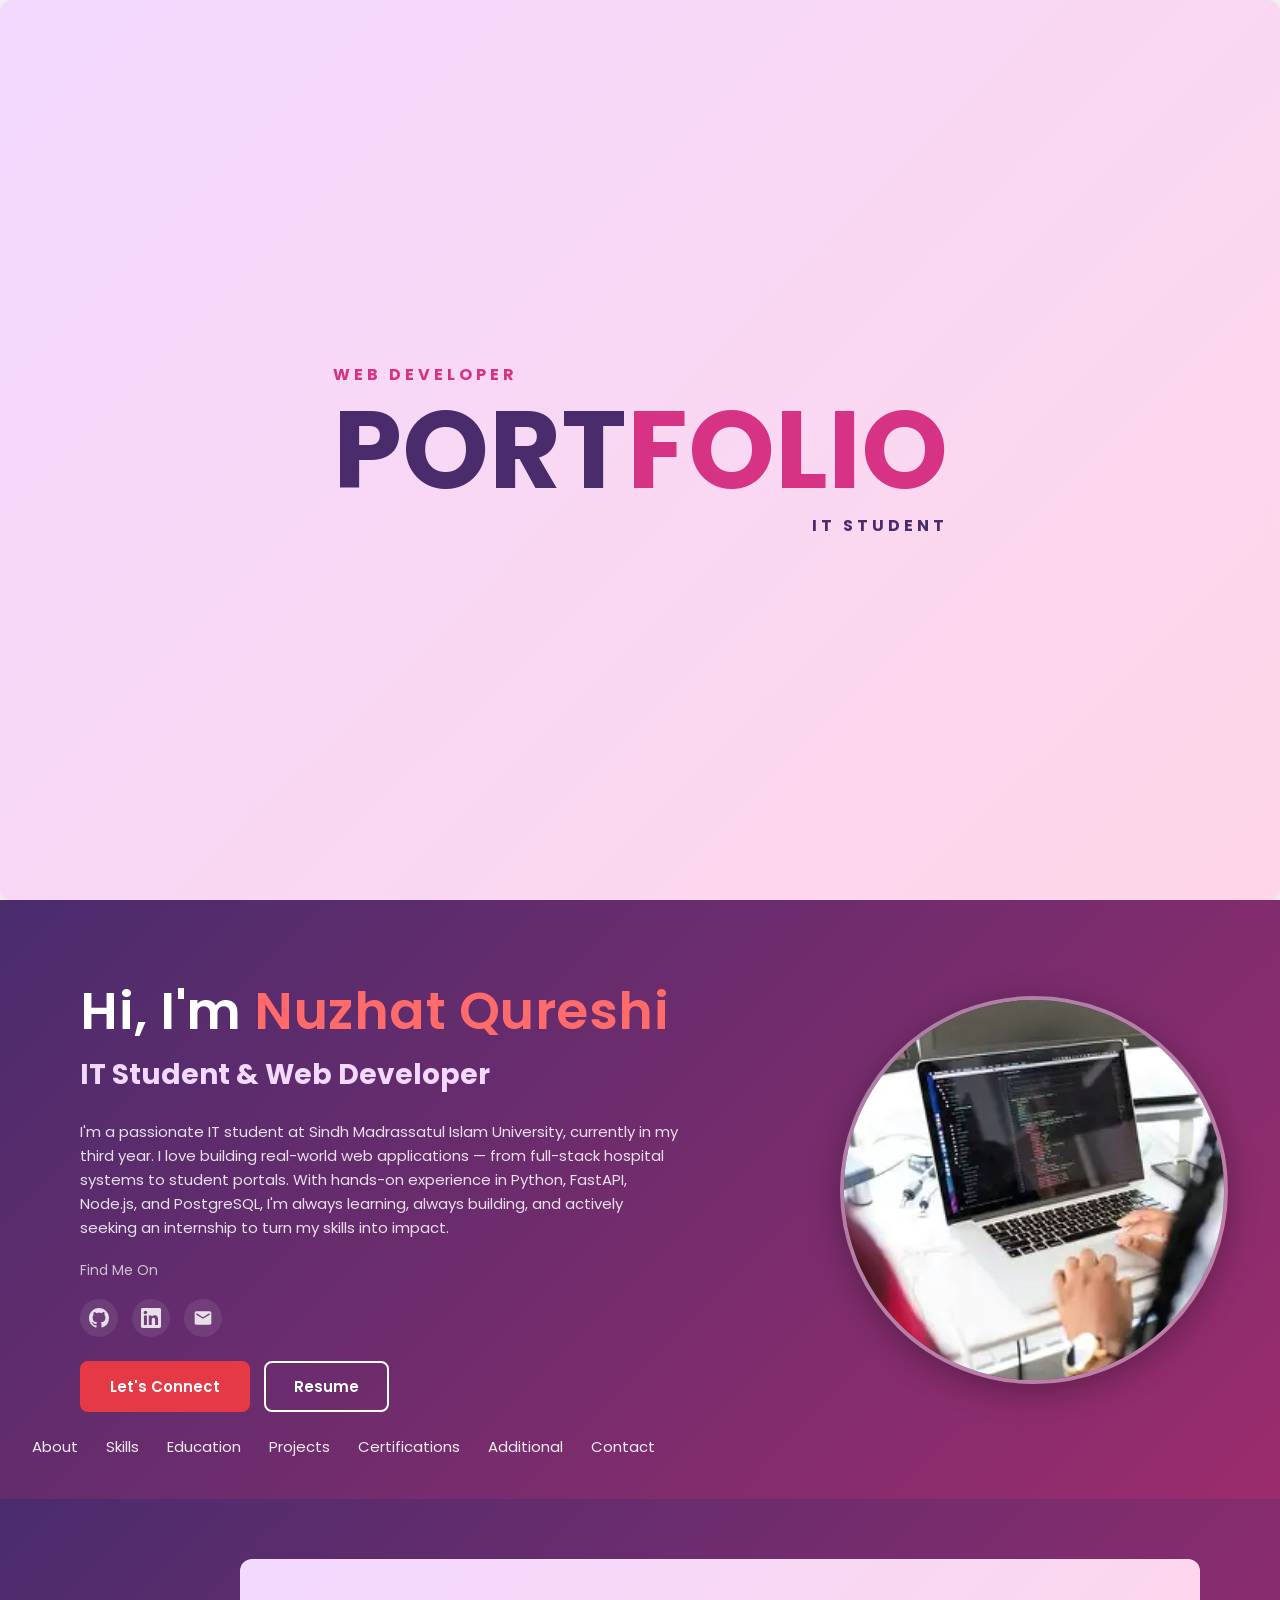
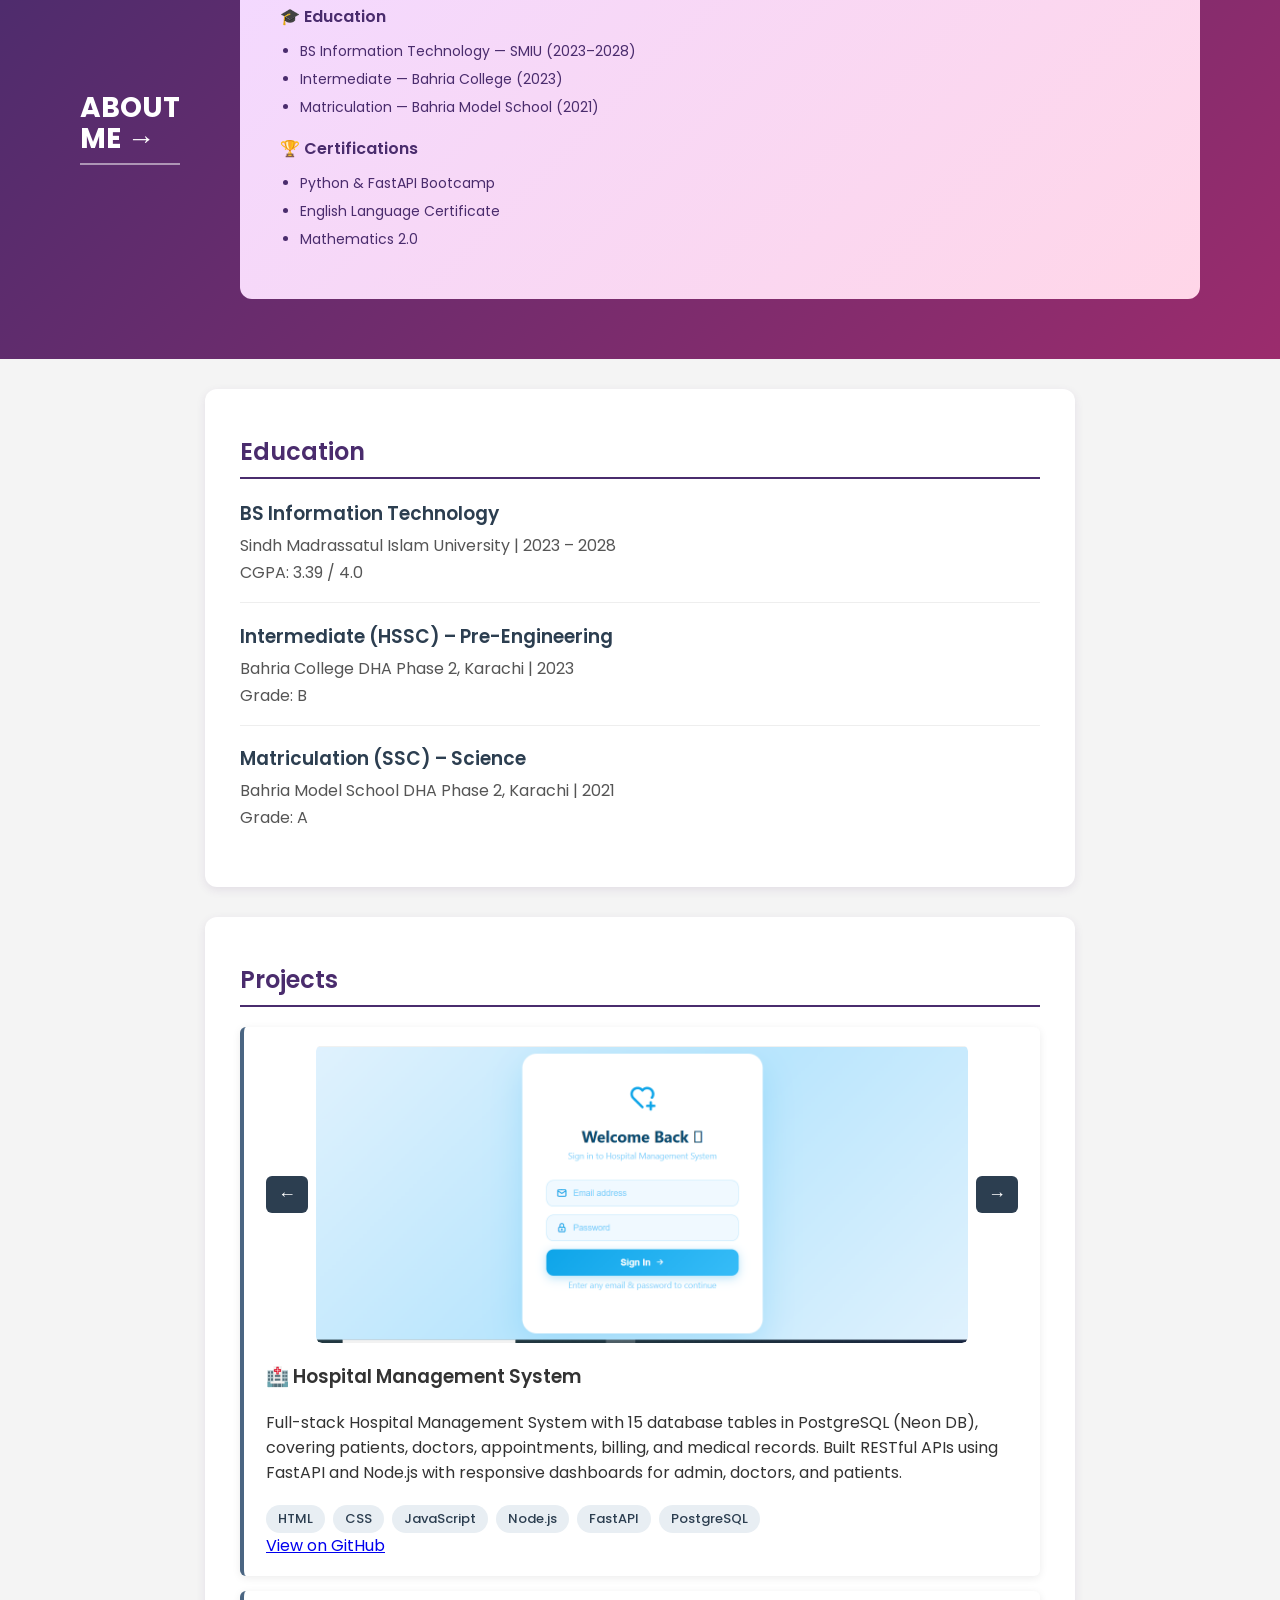
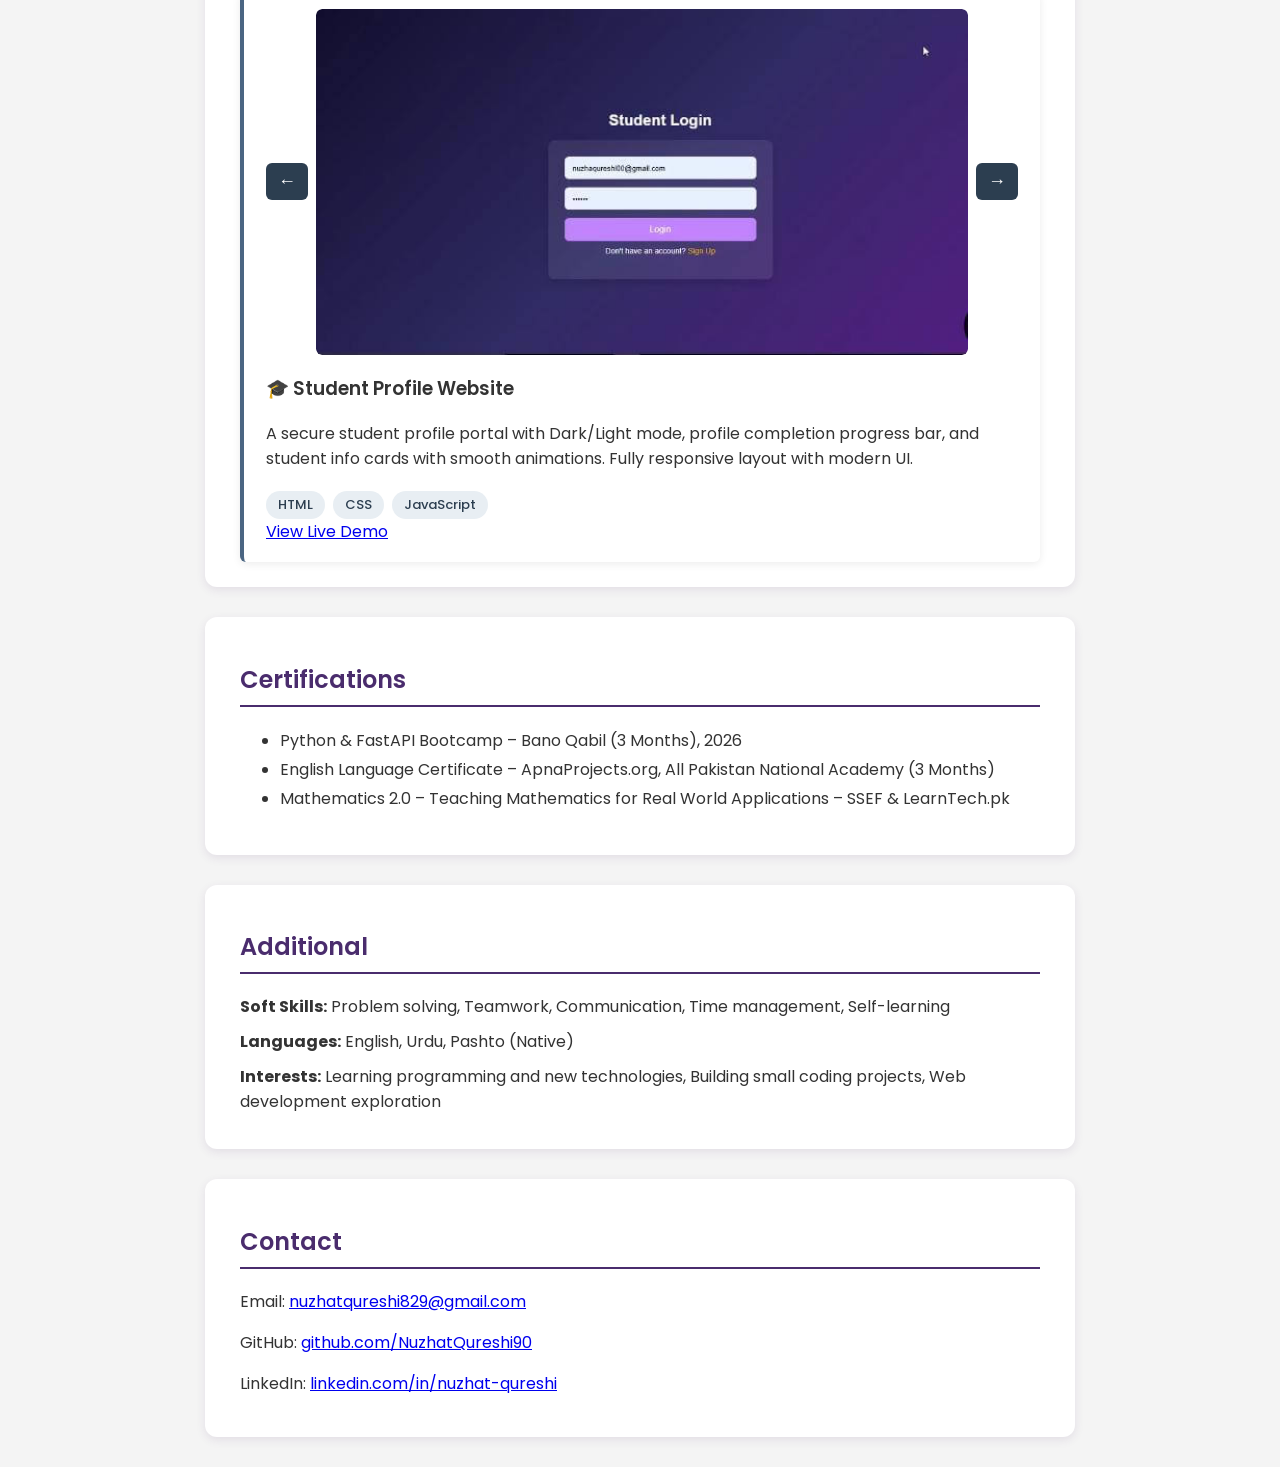
==== commit 5a815919: "Improved about section with education and certifications" ====
--- a/index.html
+++ b/index.html
@@ -55,20 +55,27 @@
 </nav>
 </header>
     <section id="about">
-    <h2>About Me</h2>
-    <p class="header-tagline">A third-year IT student with a strong passion for web development and backend systems. I've independently built full-stack projects using Python, FastAPI, Node.js, and PostgreSQL — turning classroom concepts into real, working applications. Currently looking for an internship where I can contribute, learn, and grow as a developer.</p>
+    <div class="about-wrapper">
+        <div class="about-left">
+            <h2>ABOUT<br>ME →</h2>
+        </div>
+        <div class="about-right">
+    <h3>🎓 Education</h3>
+    <ul class="about-list">
+        <li>BS Information Technology — SMIU (2023–2028)</li>
+        <li>Intermediate — Bahria College (2023)</li>
+        <li>Matriculation — Bahria Model School (2021)</li>
+    </ul>
+
+    <h3>🏆 Certifications</h3>
+    <ul class="about-list">
+        <li>Python & FastAPI Bootcamp</li>
+        <li>English Language Certificate</li>
+        <li>Mathematics 2.0</li>
+    </ul>
+</div>
+    </div>
 </section>
-
-<section id="skills">
-    <h2>Skills</h2>
-    <ul>
-        <li>Python, JavaScript (Basic), SQL, HTML/CSS</li>
-        <li>FastAPI, Node.js (Beginner level)</li>
-        <li>MySQL, PostgreSQL</li>
-        <li>GitHub, VS Code, Linux/Ubuntu</li>
-    </ul>
-</section>
-
 <section id="education">
     <h2>Education</h2>
     <div class="edu-item">
--- a/style.css
+++ b/style.css
@@ -14,13 +14,15 @@
     text-align: center;
     padding: 60px 20px 40px;
     position: relative;
-    overflow: hidden;
     display: flex;
     align-items: center;
     justify-content: space-between;
     flex-wrap: wrap;
-}
-
+    overflow: visible;
+    max-width: 100%;
+    width: 100;
+    box-sizing: border-box;
+}
 @keyframes gradientShift {
     0% { background-position: 0% 50%; }
     50% { background-position: 100% 50%; }
@@ -146,16 +148,17 @@
     width: 100%;
 }
 section {
-    max-width: 700px;
+    max-width: 800px;
     margin: 30px auto;
     background: white;
-    padding: 20px 30px;
-    border-radius: 8px;
-    box-shadow: 0 2px 5px rgba(0,0,0,0.1);
+    padding: 25px 35px;
+    border-radius: 12px;
+    box-shadow: 0 3px 10px rgba(74,44,109,0.1);
 }
 h2 {
-    border-bottom: 2px solid #2c3e50;
+    border-bottom: 2px solid #4a2c6d;
     padding-bottom: 8px;
+    color: #4a2c6d;
 }
 
 ul {
@@ -399,12 +402,6 @@
         letter-spacing: 2px;
     }
 }
-header {
-    display: flex;
-    align-items: center;
-    justify-content: space-between;
-    flex-wrap: wrap;
-}
 
 .header-visual {
     width: 380px;
@@ -435,4 +432,92 @@
 }
 header h2 {
     border-bottom: none;
+
+}
+#about {
+    background: linear-gradient(-45deg, #4a2c6d, #d63384, #9b2c6d, #4a2c6d) !important;
+    background-size: 300% 300% !important;
+    animation: gradientShift 10s ease infinite !important;
+    border-left: none !important;
+    max-width: 100% !important;
+    width: 100% !important;
+    margin: 0 !important;
+    padding: 60px 80px !important;
+    border-radius: 0 !important;
+    box-shadow: none !important;
+    box-sizing: border-box !important;
+}
+
+#about h2 {
+    color: white !important;
+    border-bottom: 2px solid rgba(255,255,255,0.5) !important;
+    font-size: 28px;
+}
+
+.about-wrapper {
+    display: flex;
+    align-items: center;
+    gap: 40px;
+    width: 100%;
+}
+
+.about-left {
+    flex: 0 0 auto;
+}
+
+.about-left h2 {
+    font-size: 70px;
+    color: white !important;
+    border-bottom: none !important;
+    line-height: 1.1;
+    font-weight: 700;
+}
+
+.about-right {
+    background: linear-gradient(135deg, #f3d9ff, #ffd6e8);
+    border-radius: 12px;
+    padding: 30px 40px;
+    flex: 1;
+    min-height: 280px;
+}
+
+.about-right h3 {
+    color: #4a2c6d;
+    margin: 15px 0 8px;
+    font-size: 16px;
+    border-bottom: none !important;
+}
+
+.about-tags {
+    display: flex;
+    flex-wrap: wrap;
+    gap: 8px;
+}
+
+.about-tag {
+    display: inline-block;
+    background: rgba(74,44,109,0.1);
+    color: #4a2c6d;
+    padding: 5px 14px;
+    border-radius: 20px;
+    font-size: 13px;
+    margin: 4px 4px 0 0;
+    font-weight: 500;
+}
+.about-list {
+    list-style: disc;
+    padding-left: 20px;
+    margin: 8px 0 15px;
+    color: #4a2c6d;
+    font-size: 14px;
+    line-height: 2;
+}
+
+.about-left h2 {
+    font-size: 80px;
+    color: white !important;
+    border-bottom: none !important;
+    line-height: 1.1;
+    font-weight: 700;
+    margin-right: 20px;
 }
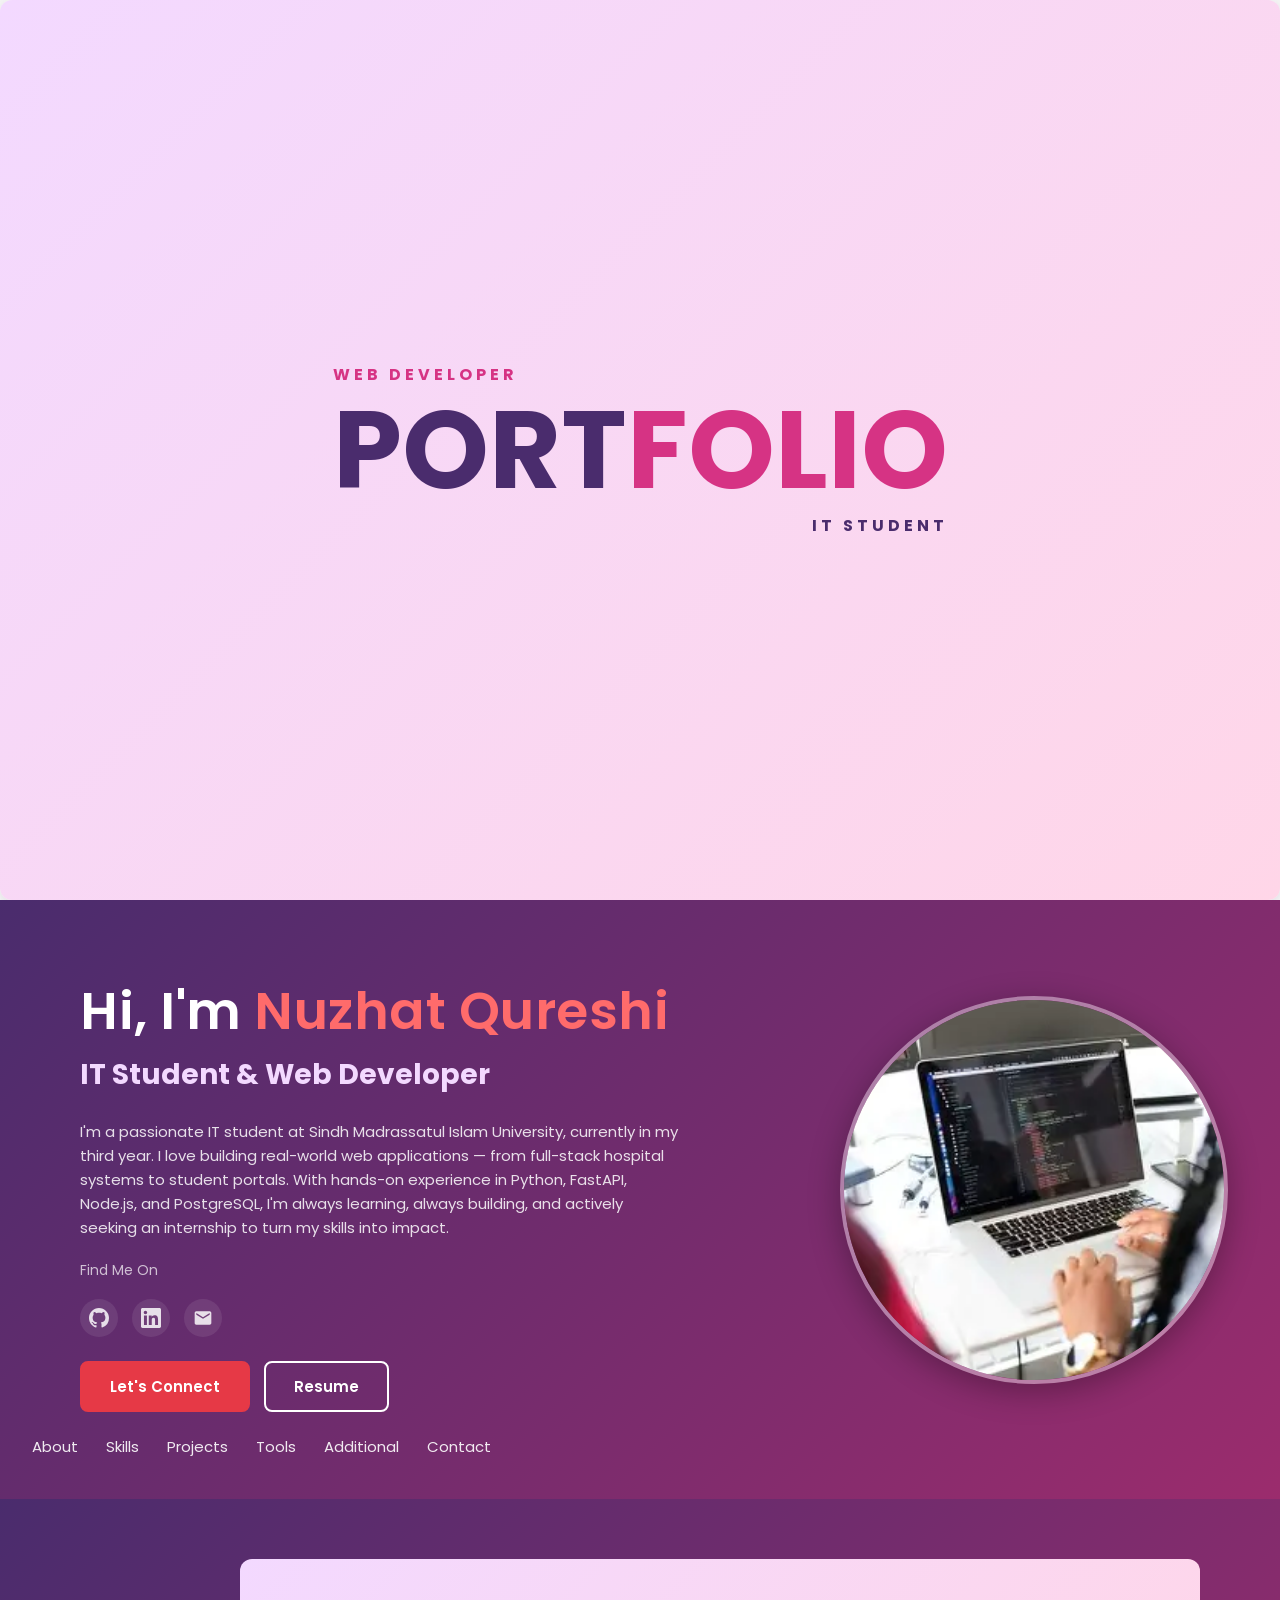
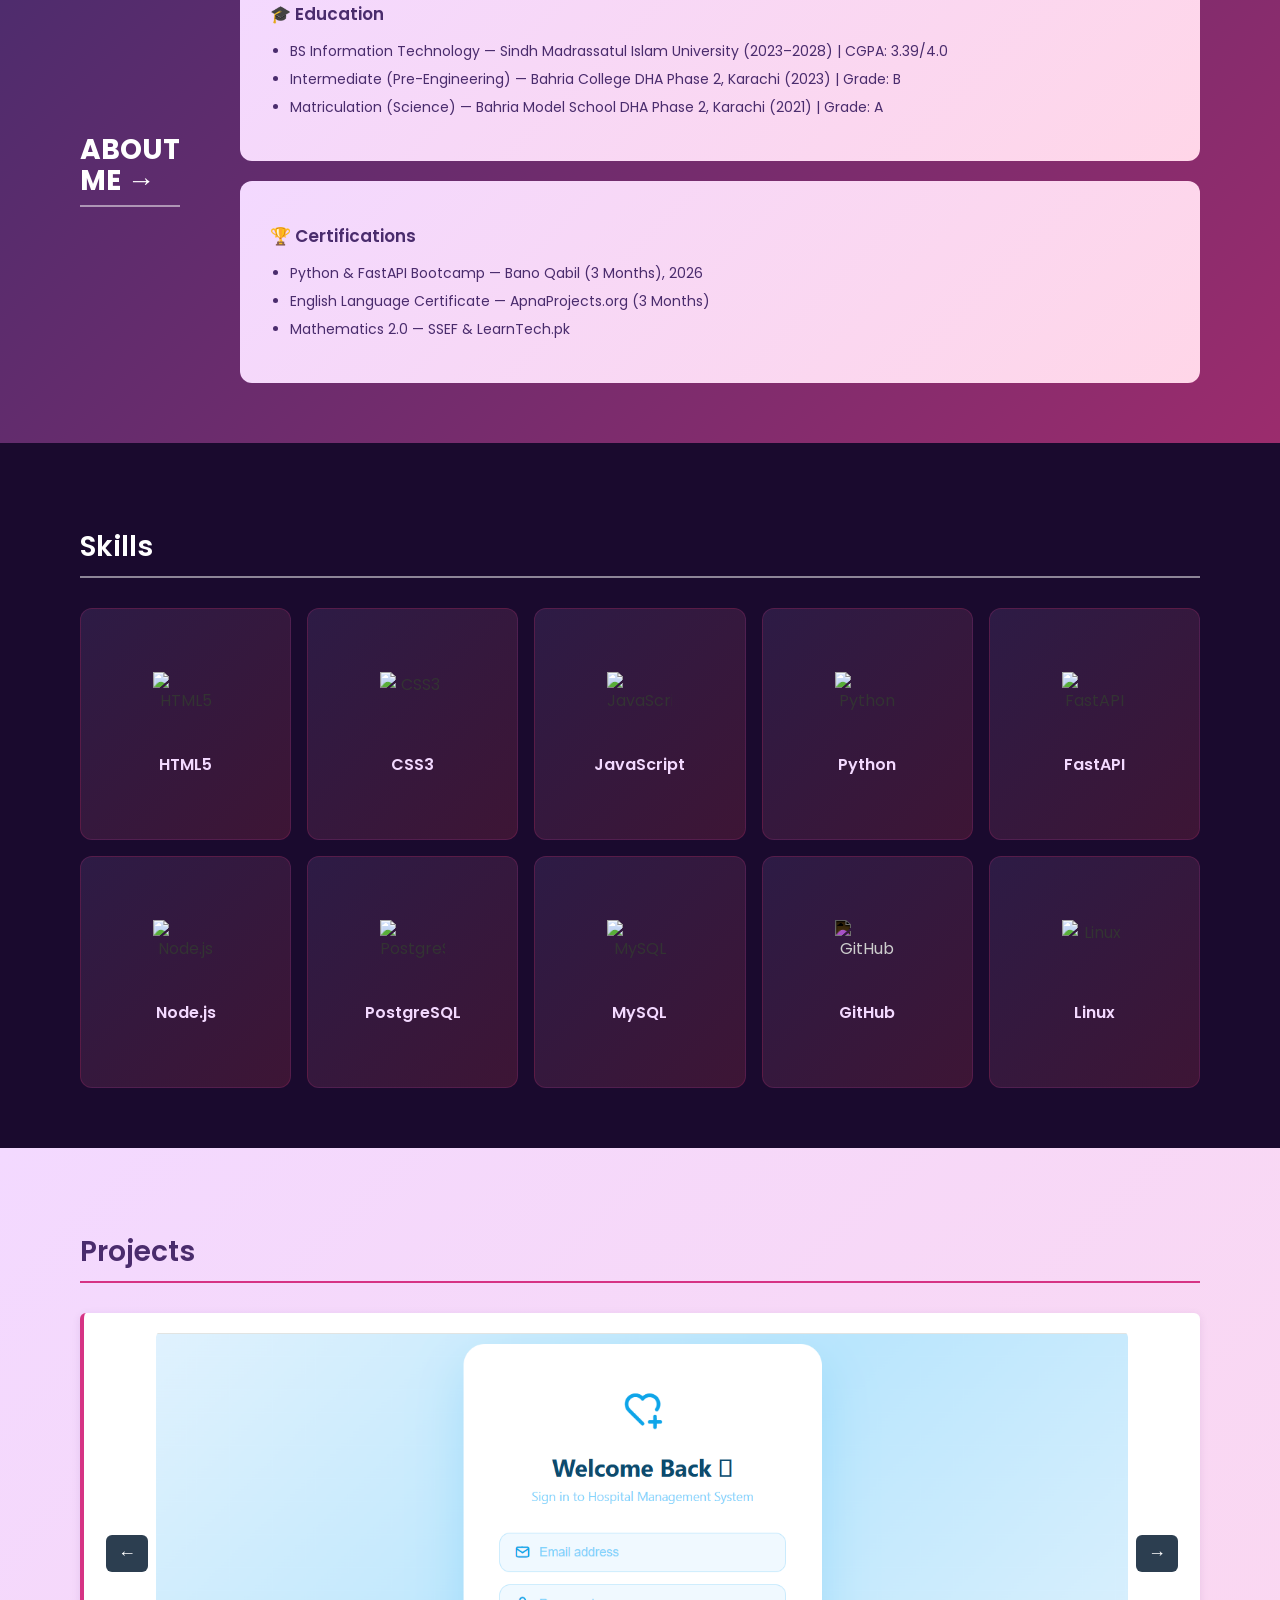
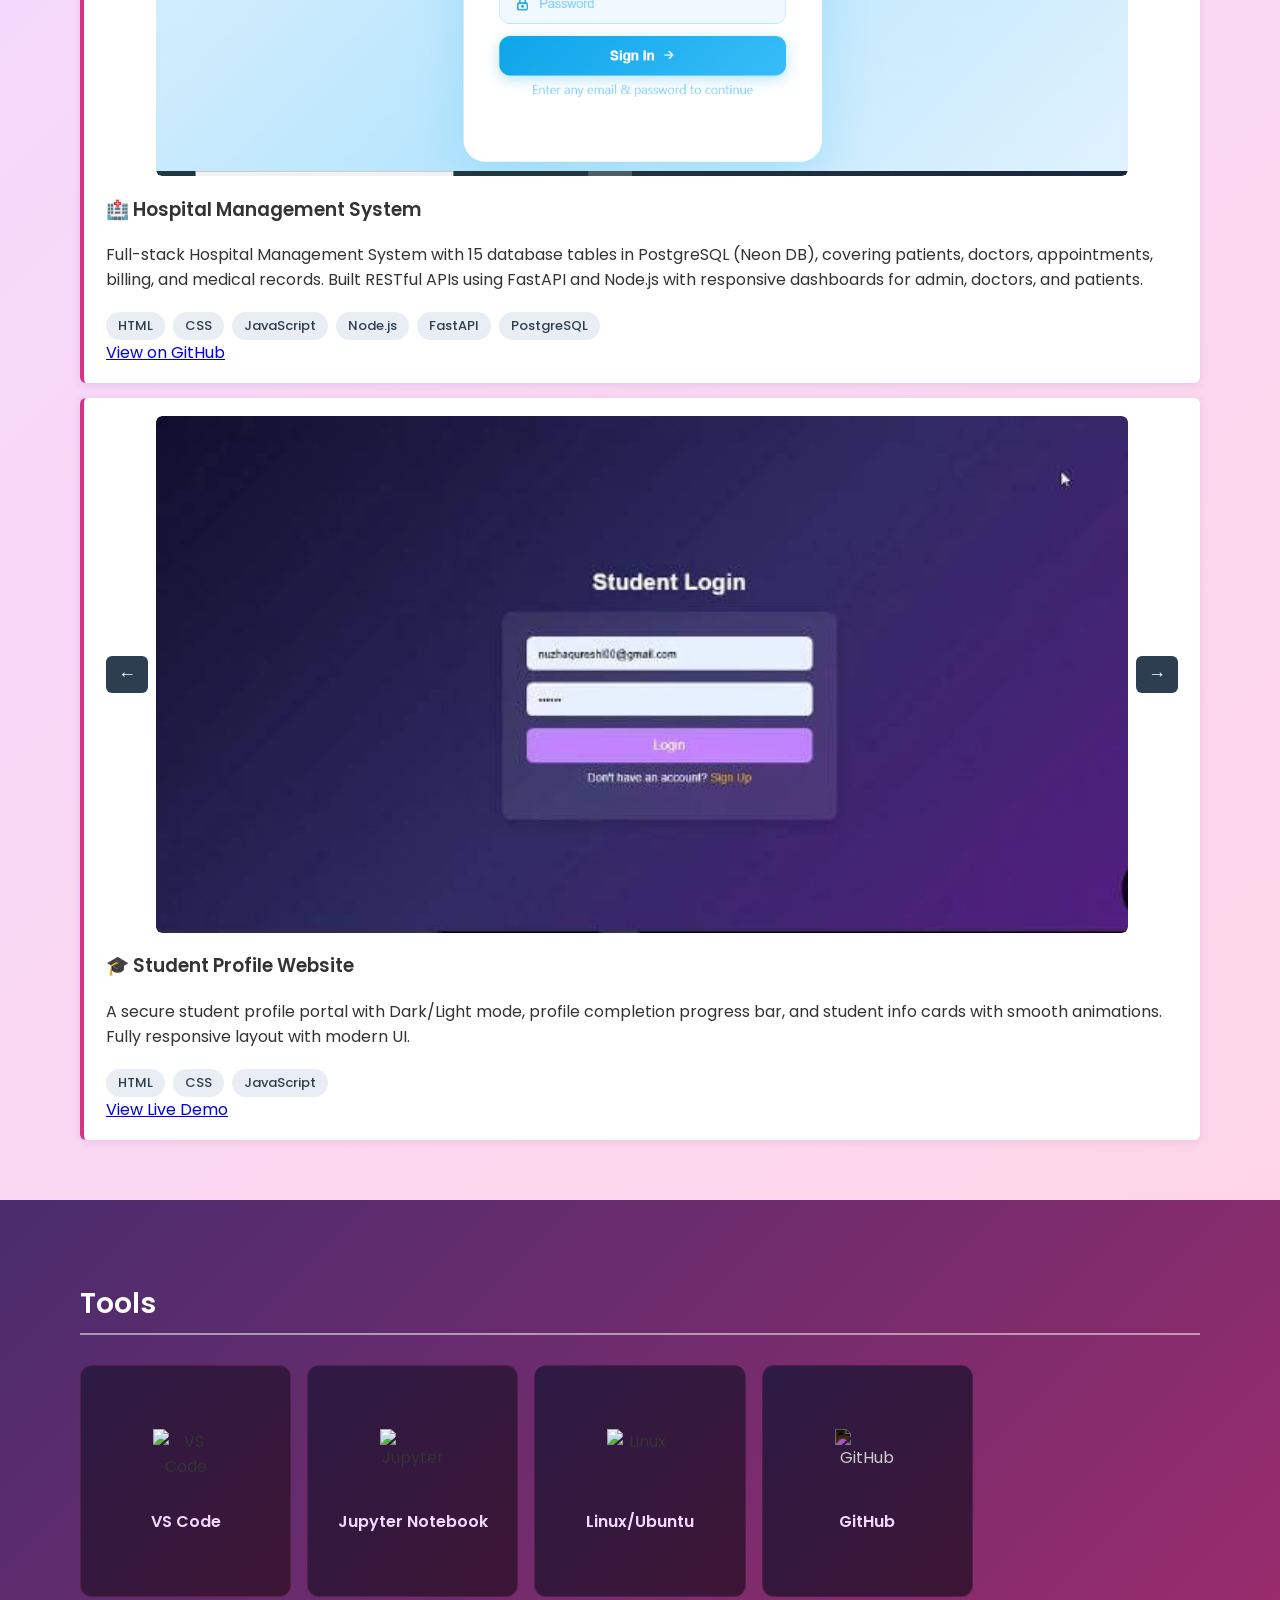
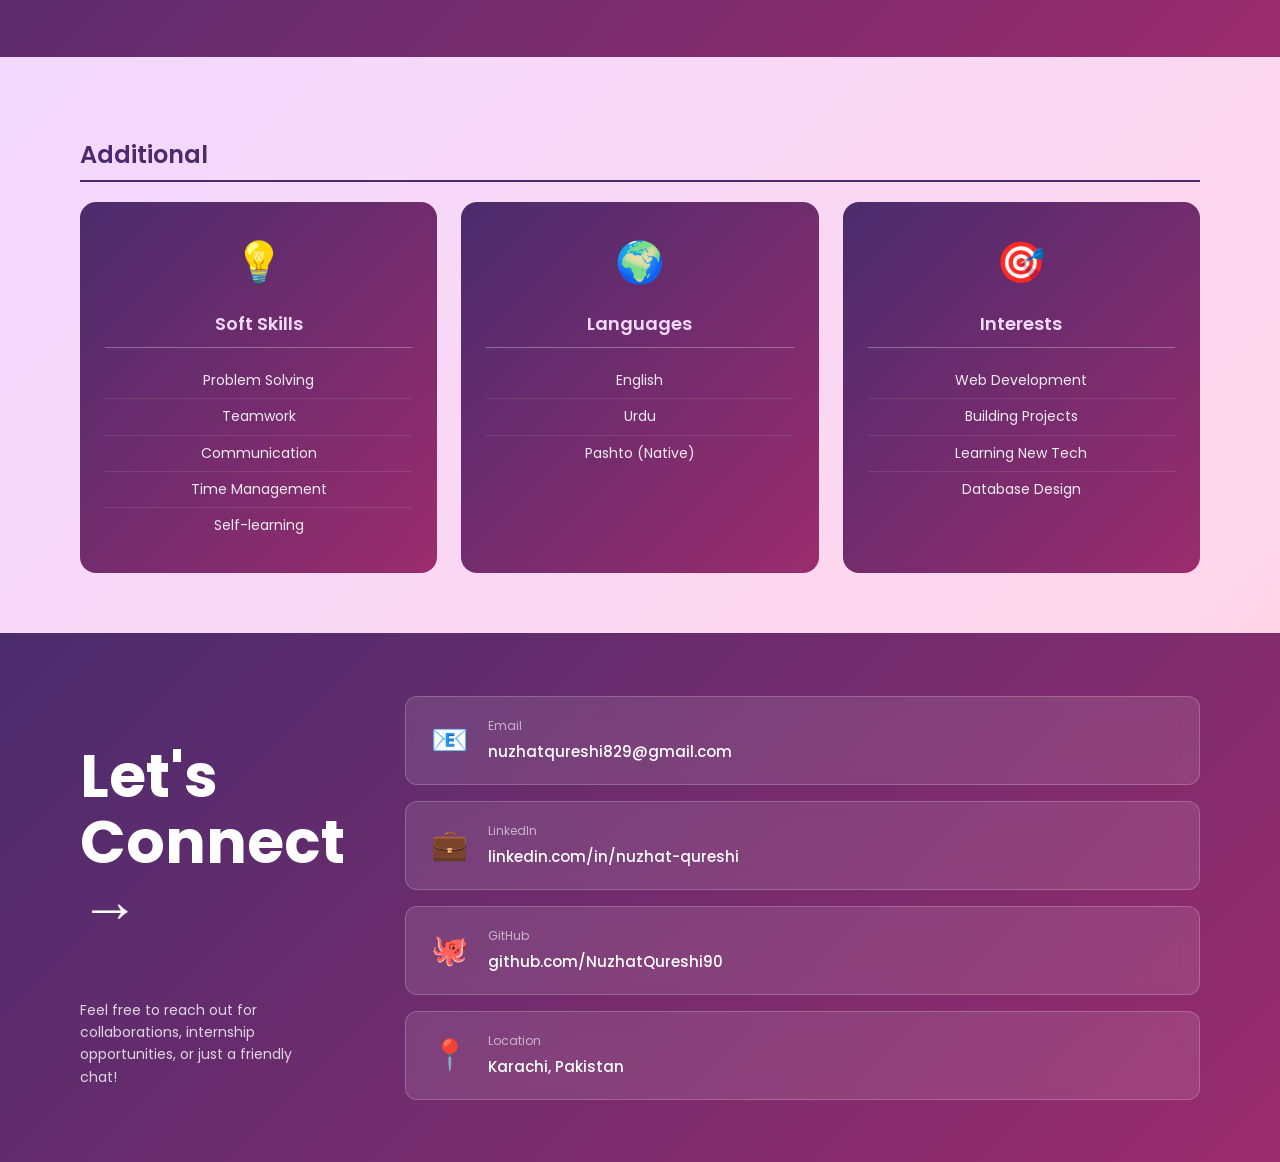
==== commit 2522c3d9: "Added skills, tools, additional, and contact sections" ====
--- a/index.html
+++ b/index.html
@@ -47,51 +47,81 @@
     <nav>
     <a href="#about">About</a>
     <a href="#skills">Skills</a>
-    <a href="#education">Education</a>
     <a href="#projects">Projects</a>
-    <a href="#certifications">Certifications</a>
+    <a href="#tools">Tools</a>
     <a href="#additional">Additional</a>
     <a href="#contact">Contact</a>
 </nav>
 </header>
-    <section id="about">
+   <section id="about">
     <div class="about-wrapper">
         <div class="about-left">
             <h2>ABOUT<br>ME →</h2>
         </div>
-        <div class="about-right">
-    <h3>🎓 Education</h3>
-    <ul class="about-list">
-        <li>BS Information Technology — SMIU (2023–2028)</li>
-        <li>Intermediate — Bahria College (2023)</li>
-        <li>Matriculation — Bahria Model School (2021)</li>
-    </ul>
-
-    <h3>🏆 Certifications</h3>
-    <ul class="about-list">
-        <li>Python & FastAPI Bootcamp</li>
-        <li>English Language Certificate</li>
-        <li>Mathematics 2.0</li>
-    </ul>
-</div>
-    </div>
-</section>
-<section id="education">
-    <h2>Education</h2>
-    <div class="edu-item">
-        <h3>BS Information Technology</h3>
-        <p>Sindh Madrassatul Islam University | 2023 – 2028</p>
-        <p>CGPA: 3.39 / 4.0</p>
-    </div>
-    <div class="edu-item">
-        <h3>Intermediate (HSSC) – Pre-Engineering</h3>
-        <p>Bahria College DHA Phase 2, Karachi | 2023</p>
-        <p>Grade: B</p>
-    </div>
-    <div class="edu-item">
-        <h3>Matriculation (SSC) – Science</h3>
-        <p>Bahria Model School DHA Phase 2, Karachi | 2021</p>
-        <p>Grade: A</p>
+        <div class="about-cards">
+            <div class="about-card">
+                <h3>🎓 Education</h3>
+                <ul class="about-list">
+                    <li>BS Information Technology — Sindh Madrassatul Islam University (2023–2028) | CGPA: 3.39/4.0</li>
+                    <li>Intermediate (Pre-Engineering) — Bahria College DHA Phase 2, Karachi (2023) | Grade: B</li>
+                    <li>Matriculation (Science) — Bahria Model School DHA Phase 2, Karachi (2021) | Grade: A</li>
+                </ul>
+            </div>
+            <div class="about-card">
+                <h3>🏆 Certifications</h3>
+                <ul class="about-list">
+                    <li>Python & FastAPI Bootcamp — Bano Qabil (3 Months), 2026</li>
+                    <li>English Language Certificate — ApnaProjects.org (3 Months)</li>
+                    <li>Mathematics 2.0 — SSEF & LearnTech.pk</li>
+                </ul>
+            </div>
+        </div>
+    </div>
+</section>
+
+<section id="skills">
+    <h2>Skills</h2>
+    <div class="skills-grid">
+        <div class="skill-card">
+            <img src="https://cdn.jsdelivr.net/gh/devicons/devicon/icons/html5/html5-original.svg" alt="HTML5">
+            <p>HTML5</p>
+        </div>
+        <div class="skill-card">
+            <img src="https://cdn.jsdelivr.net/gh/devicons/devicon/icons/css3/css3-original.svg" alt="CSS3">
+            <p>CSS3</p>
+        </div>
+        <div class="skill-card">
+            <img src="https://cdn.jsdelivr.net/gh/devicons/devicon/icons/javascript/javascript-original.svg" alt="JavaScript">
+            <p>JavaScript</p>
+        </div>
+        <div class="skill-card">
+            <img src="https://cdn.jsdelivr.net/gh/devicons/devicon/icons/python/python-original.svg" alt="Python">
+            <p>Python</p>
+        </div>
+        <div class="skill-card">
+            <img src="https://cdn.jsdelivr.net/gh/devicons/devicon/icons/fastapi/fastapi-original.svg" alt="FastAPI">
+            <p>FastAPI</p>
+        </div>
+        <div class="skill-card">
+            <img src="https://cdn.jsdelivr.net/gh/devicons/devicon/icons/nodejs/nodejs-original.svg" alt="Node.js">
+            <p>Node.js</p>
+        </div>
+        <div class="skill-card">
+            <img src="https://cdn.jsdelivr.net/gh/devicons/devicon/icons/postgresql/postgresql-original.svg" alt="PostgreSQL">
+            <p>PostgreSQL</p>
+        </div>
+        <div class="skill-card">
+            <img src="https://cdn.jsdelivr.net/gh/devicons/devicon/icons/mysql/mysql-original.svg" alt="MySQL">
+            <p>MySQL</p>
+        </div>
+        <div class="skill-card">
+            <img src="https://cdn.jsdelivr.net/gh/devicons/devicon/icons/github/github-original.svg" alt="GitHub">
+            <p>GitHub</p>
+        </div>
+        <div class="skill-card">
+            <img src="https://cdn.jsdelivr.net/gh/devicons/devicon/icons/linux/linux-original.svg" alt="Linux">
+            <p>Linux</p>
+        </div>
     </div>
 </section>
 
@@ -138,28 +168,101 @@
     <a href="https://linkedin.com/posts/nuzhat-qureshi" target="_blank">View Live Demo</a>
 </div>
 </section>
-
-<section id="certifications">
-    <h2>Certifications</h2>
-    <ul>
-        <li>Python & FastAPI Bootcamp – Bano Qabil (3 Months), 2026</li>
-        <li>English Language Certificate – ApnaProjects.org, All Pakistan National Academy (3 Months)</li>
-        <li>Mathematics 2.0 – Teaching Mathematics for Real World Applications – SSEF & LearnTech.pk</li>
-    </ul>
+<section id="tools">
+    <h2>Tools</h2>
+    <div class="skills-grid">
+        <div class="skill-card">
+            <img src="https://cdn.jsdelivr.net/gh/devicons/devicon/icons/vscode/vscode-original.svg" alt="VS Code">
+            <p>VS Code</p>
+        </div>
+        <div class="skill-card">
+            <img src="https://cdn.jsdelivr.net/gh/devicons/devicon/icons/jupyter/jupyter-original.svg" alt="Jupyter">
+            <p>Jupyter Notebook</p>
+        </div>
+        <div class="skill-card">
+            <img src="https://cdn.jsdelivr.net/gh/devicons/devicon/icons/linux/linux-original.svg" alt="Linux">
+            <p>Linux/Ubuntu</p>
+        </div>
+        <div class="skill-card">
+            <img src="https://cdn.jsdelivr.net/gh/devicons/devicon/icons/github/github-original.svg" alt="GitHub">
+            <p>GitHub</p>
+        </div>
+    </div>
 </section>
 
 <section id="additional">
     <h2>Additional</h2>
-    <p><strong>Soft Skills:</strong> Problem solving, Teamwork, Communication, Time management, Self-learning</p>
-    <p><strong>Languages:</strong> English, Urdu, Pashto (Native)</p>
-    <p><strong>Interests:</strong> Learning programming and new technologies, Building small coding projects, Web development exploration</p>
+    <div class="additional-grid">
+        <div class="additional-box">
+            <div class="additional-icon">💡</div>
+            <h3>Soft Skills</h3>
+            <ul>
+                <li>Problem Solving</li>
+                <li>Teamwork</li>
+                <li>Communication</li>
+                <li>Time Management</li>
+                <li>Self-learning</li>
+            </ul>
+        </div>
+        <div class="additional-box">
+            <div class="additional-icon">🌍</div>
+            <h3>Languages</h3>
+            <ul>
+                <li>English</li>
+                <li>Urdu</li>
+                <li>Pashto (Native)</li>
+            </ul>
+        </div>
+        <div class="additional-box">
+            <div class="additional-icon">🎯</div>
+            <h3>Interests</h3>
+            <ul>
+                <li>Web Development</li>
+                <li>Building Projects</li>
+                <li>Learning New Tech</li>
+                <li>Database Design</li>
+            </ul>
+        </div>
+    </div>
 </section>
 
 <section id="contact">
-    <h2>Contact</h2>
-    <p>Email: <a href="mailto:nuzhatqureshi829@gmail.com">nuzhatqureshi829@gmail.com</a></p>
-    <p>GitHub: <a href="https://github.com/NuzhatQureshi90" target="_blank">github.com/NuzhatQureshi90</a></p>
-    <p>LinkedIn: <a href="https://linkedin.com/in/nuzhat-qureshi" target="_blank">linkedin.com/in/nuzhat-qureshi</a></p>
+    <div class="contact-wrapper">
+        <div class="contact-left">
+            <h2>Let's<br>Connect<br>→</h2>
+            <p class="contact-tagline">Feel free to reach out for collaborations, internship opportunities, or just a friendly chat!</p>
+        </div>
+        <div class="contact-right">
+            <div class="contact-card">
+                <div class="contact-icon">📧</div>
+                <div>
+                    <p class="contact-label">Email</p>
+                    <a href="mailto:nuzhatqureshi829@gmail.com">nuzhatqureshi829@gmail.com</a>
+                </div>
+            </div>
+            <div class="contact-card">
+                <div class="contact-icon">💼</div>
+                <div>
+                    <p class="contact-label">LinkedIn</p>
+                    <a href="https://linkedin.com/in/nuzhat-qureshi" target="_blank">linkedin.com/in/nuzhat-qureshi</a>
+                </div>
+            </div>
+            <div class="contact-card">
+                <div class="contact-icon">🐙</div>
+                <div>
+                    <p class="contact-label">GitHub</p>
+                    <a href="https://github.com/NuzhatQureshi90" target="_blank">github.com/NuzhatQureshi90</a>
+                </div>
+            </div>
+            <div class="contact-card">
+    <div class="contact-icon">📍</div>
+    <div>
+        <p class="contact-label">Location</p>
+        <a>Karachi, Pakistan</a>
+    </div>
+</div>
+        </div>
+    </div>
 </section>
 <script src="script.js"></script>
 </body>
--- a/style.css
+++ b/style.css
@@ -166,12 +166,12 @@
 }
 
 .project {
-    background-color: #fff;
+    background-color: white;
     padding: 18px 22px;
-    border-left: 4px solid #4a6582;
+    border-left: 4px solid #d63384;
     margin-top: 15px;
     border-radius: 6px;
-    box-shadow: 0 2px 8px rgba(0,0,0,0.08);
+    box-shadow: 0 2px 8px rgba(74,44,109,0.1);
     transition: transform 0.2s ease;
 }
 
@@ -508,7 +508,7 @@
     list-style: disc;
     padding-left: 20px;
     margin: 8px 0 15px;
-    color: #4a2c6d;
+    color: #4a2c6d !important;
     font-size: 14px;
     line-height: 2;
 }
@@ -520,4 +520,315 @@
     line-height: 1.1;
     font-weight: 700;
     margin-right: 20px;
+}
+.about-cards {
+    display: flex;
+    flex-direction: column;
+    gap: 20px;
+    flex: 1;
+}
+
+.about-card {
+    background: linear-gradient(135deg, #f3d9ff, #ffd6e8);
+    border-radius: 12px;
+    padding: 25px 30px;
+}
+
+.about-card h3 {
+    color: #4a2c6d;
+    font-size: 17px;
+    margin-bottom: 10px;
+    border-bottom: none !important;
+}
+.skills-grid {
+    display: grid;
+    grid-template-columns: repeat(auto-fit, minmax(120px, 1fr));
+    gap: 16px;
+    margin-top: 20px;
+}
+
+.skill-card {
+    background: linear-gradient(135deg, #2d1b45, #3d1535);
+    border-radius: 12px;
+    padding: 25px 15px;
+    text-align: center;
+    transition: all 0.3s ease;
+    border: 1px solid rgba(214,51,132,0.2);
+    cursor: pointer;
+}
+
+.skill-card:hover {
+    transform: translateY(-5px);
+    border-color: #d63384;
+    box-shadow: 0 0 20px rgba(214,51,132,0.4);
+    background: linear-gradient(135deg, #4a2c6d, #9b2c6d);
+}
+
+.skill-card p {
+    color: #f3d9ff;
+    font-size: 14px;
+    font-weight: 600;
+    margin: 0;
+}
+.skill-card img {
+    width: 55px;
+    height: 55px;
+    margin-bottom: 12px;
+}
+#skills {
+    background: linear-gradient(-45deg, #4a2c6d, #d63384, #9b2c6d, #4a2c6d) !important;
+    background-size: 300% 300% !important;
+    animation: gradientShift 10s ease infinite !important;
+    max-width: 100% !important;
+    width: 100% !important;
+    margin: 0 !important;
+    padding: 60px 80px !important;
+    border-radius: 0 !important;
+    box-shadow: none !important;
+    box-sizing: border-box !important;
+}
+
+#skills h2 {
+    color: white !important;
+    border-bottom: 2px solid rgba(255,255,255,0.5) !important;
+    font-size: 28px;
+    margin-bottom: 30px;
+}
+
+.skills-grid {
+    display: grid;
+    grid-template-columns: repeat(5, 1fr);
+    gap: 16px;
+    margin-top: 20px;
+}
+.skill-card {
+    background: linear-gradient(135deg, #2d1b45, #3d1535);
+    border-radius: 12px;
+    padding: 35px 20px;
+    text-align: center;
+    transition: all 0.3s ease;
+    border: 1px solid rgba(214,51,132,0.2);
+    cursor: pointer;
+}
+
+.skill-card img {
+    width: 65px;
+    height: 65px;
+    margin-bottom: 15px;
+}
+
+.skill-card p {
+    color: #f3d9ff;
+    font-size: 16px;
+    font-weight: 600;
+    margin: 0;
+}
+#skills {
+    background: #1a0a2e !important;
+}
+
+.skill-card {
+    min-height: 160px;
+    display: flex;
+    flex-direction: column;
+    align-items: center;
+    justify-content: center;
+}
+
+.skill-card img[alt="GitHub"] {
+    filter: invert(1);
+}
+#projects {
+    background: linear-gradient(135deg, #f3d9ff, #ffd6e8) !important;
+    max-width: 100% !important;
+    width: 100% !important;
+    margin: 0 !important;
+    padding: 60px 80px !important;
+    border-radius: 0 !important;
+    box-shadow: none !important;
+    box-sizing: border-box !important;
+}
+
+#projects h2 {
+    color: #4a2c6d !important;
+    border-bottom: 2px solid #d63384 !important;
+    font-size: 28px;
+    margin-bottom: 30px;
+}
+#tools {
+    background: linear-gradient(-45deg, #4a2c6d, #d63384, #9b2c6d, #4a2c6d) !important;
+    background-size: 300% 300% !important;
+    animation: gradientShift 10s ease infinite !important;
+    max-width: 100% !important;
+    width: 100% !important;
+    margin: 0 !important;
+    padding: 60px 80px !important;
+    border-radius: 0 !important;
+    box-shadow: none !important;
+    box-sizing: border-box !important;
+}
+
+#tools h2 {
+    color: white !important;
+    border-bottom: 2px solid rgba(255,255,255,0.5) !important;
+    font-size: 28px;
+    margin-bottom: 30px;
+}
+#tools .skill-card img[alt="GitHub"] {
+    filter: invert(1);
+}
+
+#skills .skill-card img[alt="GitHub"] {
+    filter: invert(1);
+}
+#additional {
+    background: linear-gradient(135deg, #f3d9ff, #ffd6e8) !important;
+    max-width: 100% !important;
+    width: 100% !important;
+    margin: 0 !important;
+    padding: 60px 80px !important;
+    border-radius: 0 !important;
+    box-shadow: none !important;
+    box-sizing: border-box !important;
+}
+
+.additional-grid {
+    display: grid;
+    grid-template-columns: repeat(3, 1fr);
+    gap: 24px;
+    margin-top: 20px;
+}
+
+.additional-box {
+    background: linear-gradient(135deg, #4a2c6d, #9b2c6d);
+    border-radius: 16px;
+    padding: 30px 25px;
+    text-align: center;
+    color: white;
+    transition: transform 0.3s ease;
+}
+
+.additional-box:hover {
+    transform: translateY(-5px);
+    box-shadow: 0 10px 30px rgba(74,44,109,0.3);
+}
+
+.additional-icon {
+    font-size: 40px;
+    margin-bottom: 15px;
+}
+
+.additional-box h3 {
+    color: #f3d9ff;
+    font-size: 18px;
+    margin-bottom: 15px;
+    border-bottom: 1px solid rgba(255,255,255,0.3) !important;
+    padding-bottom: 10px;
+}
+
+.additional-box ul {
+    list-style: none;
+    padding: 0;
+    margin: 0;
+}
+
+.additional-box ul li {
+    color: rgba(255,255,255,0.9);
+    font-size: 14px;
+    padding: 5px 0;
+    border-bottom: 1px solid rgba(255,255,255,0.1);
+}
+
+.additional-box ul li:last-child {
+    border-bottom: none;
+}
+#additional {
+    margin-top: 0 !important;
+}
+#contact {
+    background: linear-gradient(-45deg, #4a2c6d, #d63384, #9b2c6d, #4a2c6d) !important;
+    background-size: 300% 300% !important;
+    animation: gradientShift 10s ease infinite !important;
+    max-width: 100% !important;
+    width: 100% !important;
+    margin: 0 !important;
+    padding: 60px 80px !important;
+    border-radius: 0 !important;
+    box-shadow: none !important;
+    box-sizing: border-box !important;
+}
+
+.contact-wrapper {
+    display: flex;
+    align-items: center;
+    gap: 60px;
+}
+
+.contact-left {
+    flex: 0 0 auto;
+}
+
+.contact-left h2 {
+    font-size: 60px;
+    color: white !important;
+    border-bottom: none !important;
+    line-height: 1.1;
+    font-weight: 700;
+}
+
+.contact-tagline {
+    color: rgba(255,255,255,0.8) !important;
+    font-size: 14px;
+    margin-top: 15px;
+    max-width: 250px;
+    line-height: 1.6;
+    opacity: 1 !important;
+}
+
+.contact-right {
+    flex: 1;
+    display: flex;
+    flex-direction: column;
+    gap: 16px;
+}
+
+.contact-card {
+    background: rgba(255,255,255,0.1);
+    backdrop-filter: blur(10px);
+    border: 1px solid rgba(255,255,255,0.2);
+    border-radius: 12px;
+    padding: 20px 25px;
+    display: flex;
+    align-items: center;
+    gap: 20px;
+    transition: all 0.3s ease;
+}
+
+.contact-card:hover {
+    background: rgba(255,255,255,0.2);
+    transform: translateX(10px);
+    border-color: rgba(255,255,255,0.4);
+}
+
+.contact-icon {
+    font-size: 30px;
+}
+
+.contact-label {
+    color: rgba(255,255,255,0.6) !important;
+    font-size: 12px;
+    margin: 0 0 4px 0;
+    opacity: 1 !important;
+}
+
+.contact-right a {
+    color: white;
+    text-decoration: none;
+    font-size: 15px;
+    font-weight: 500;
+}
+
+.contact-right a:hover {
+    color: #f3d9ff;
+    text-decoration: underline;
 }
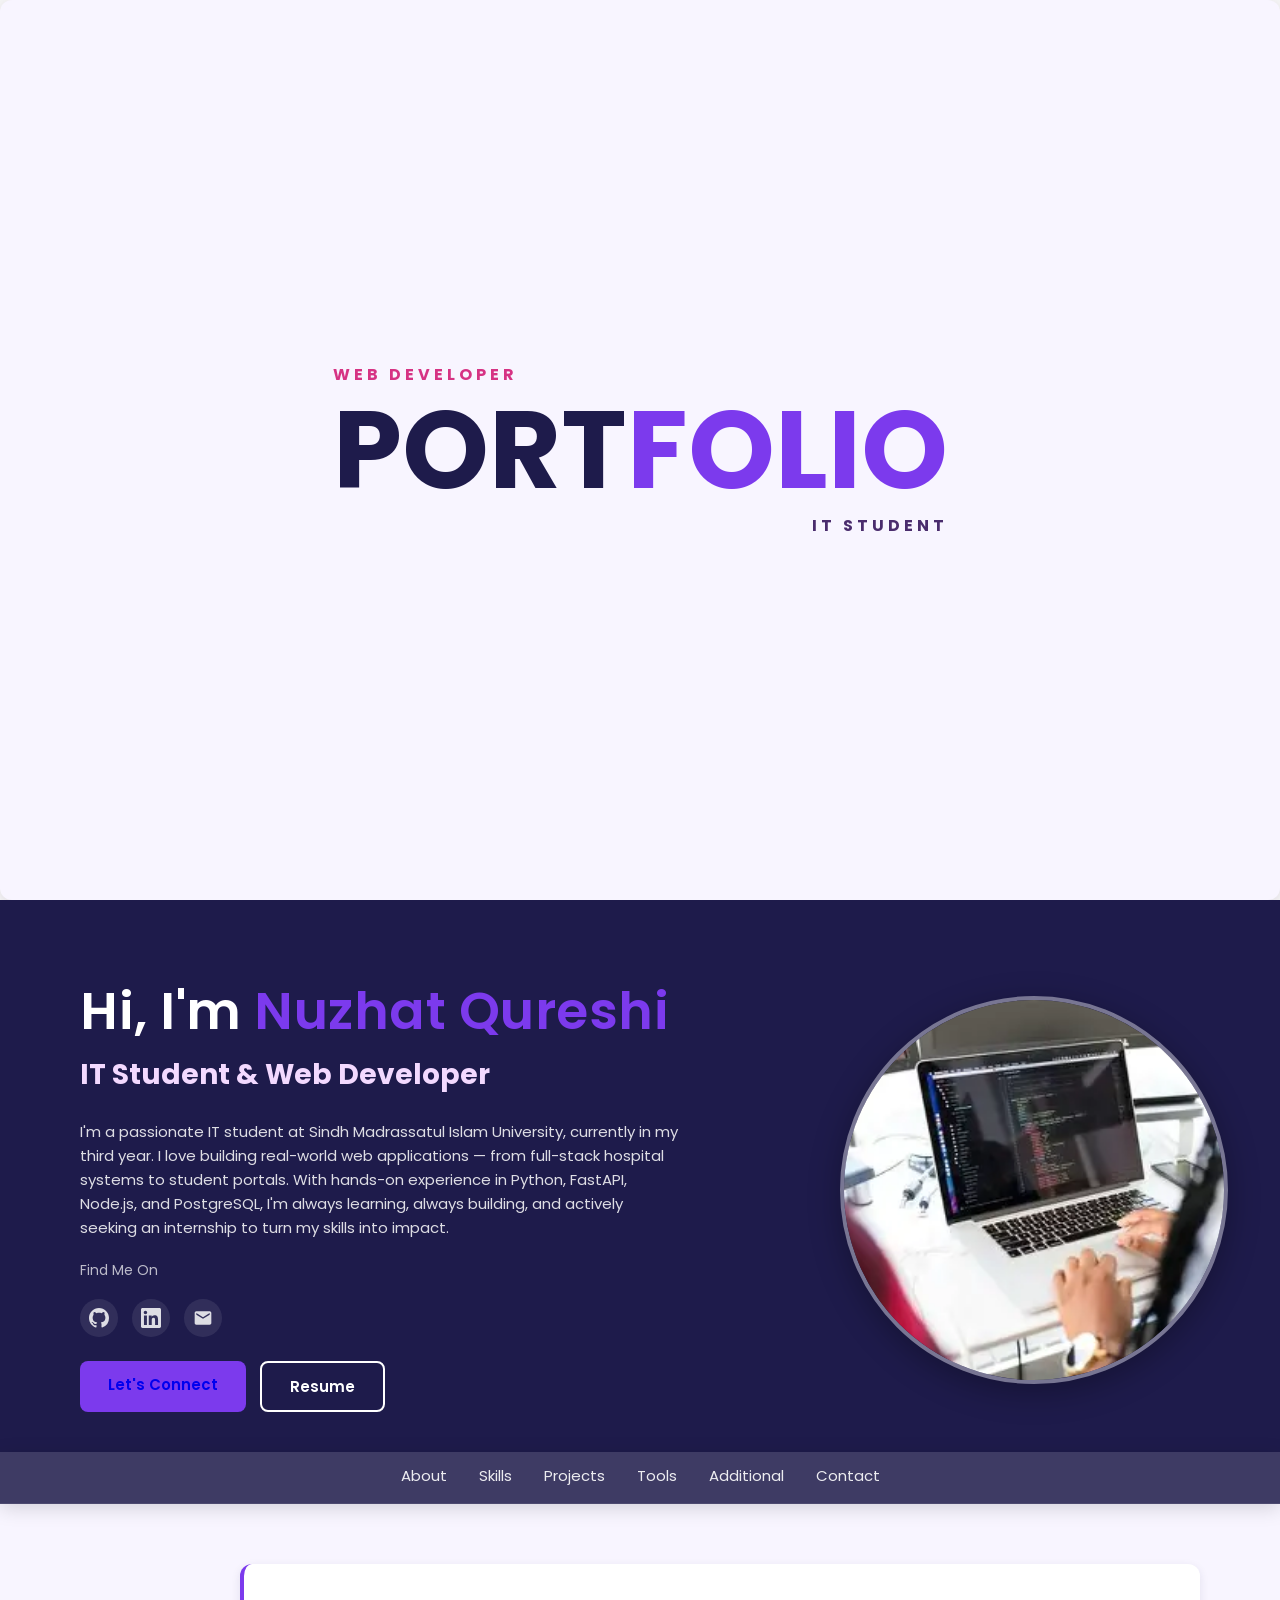
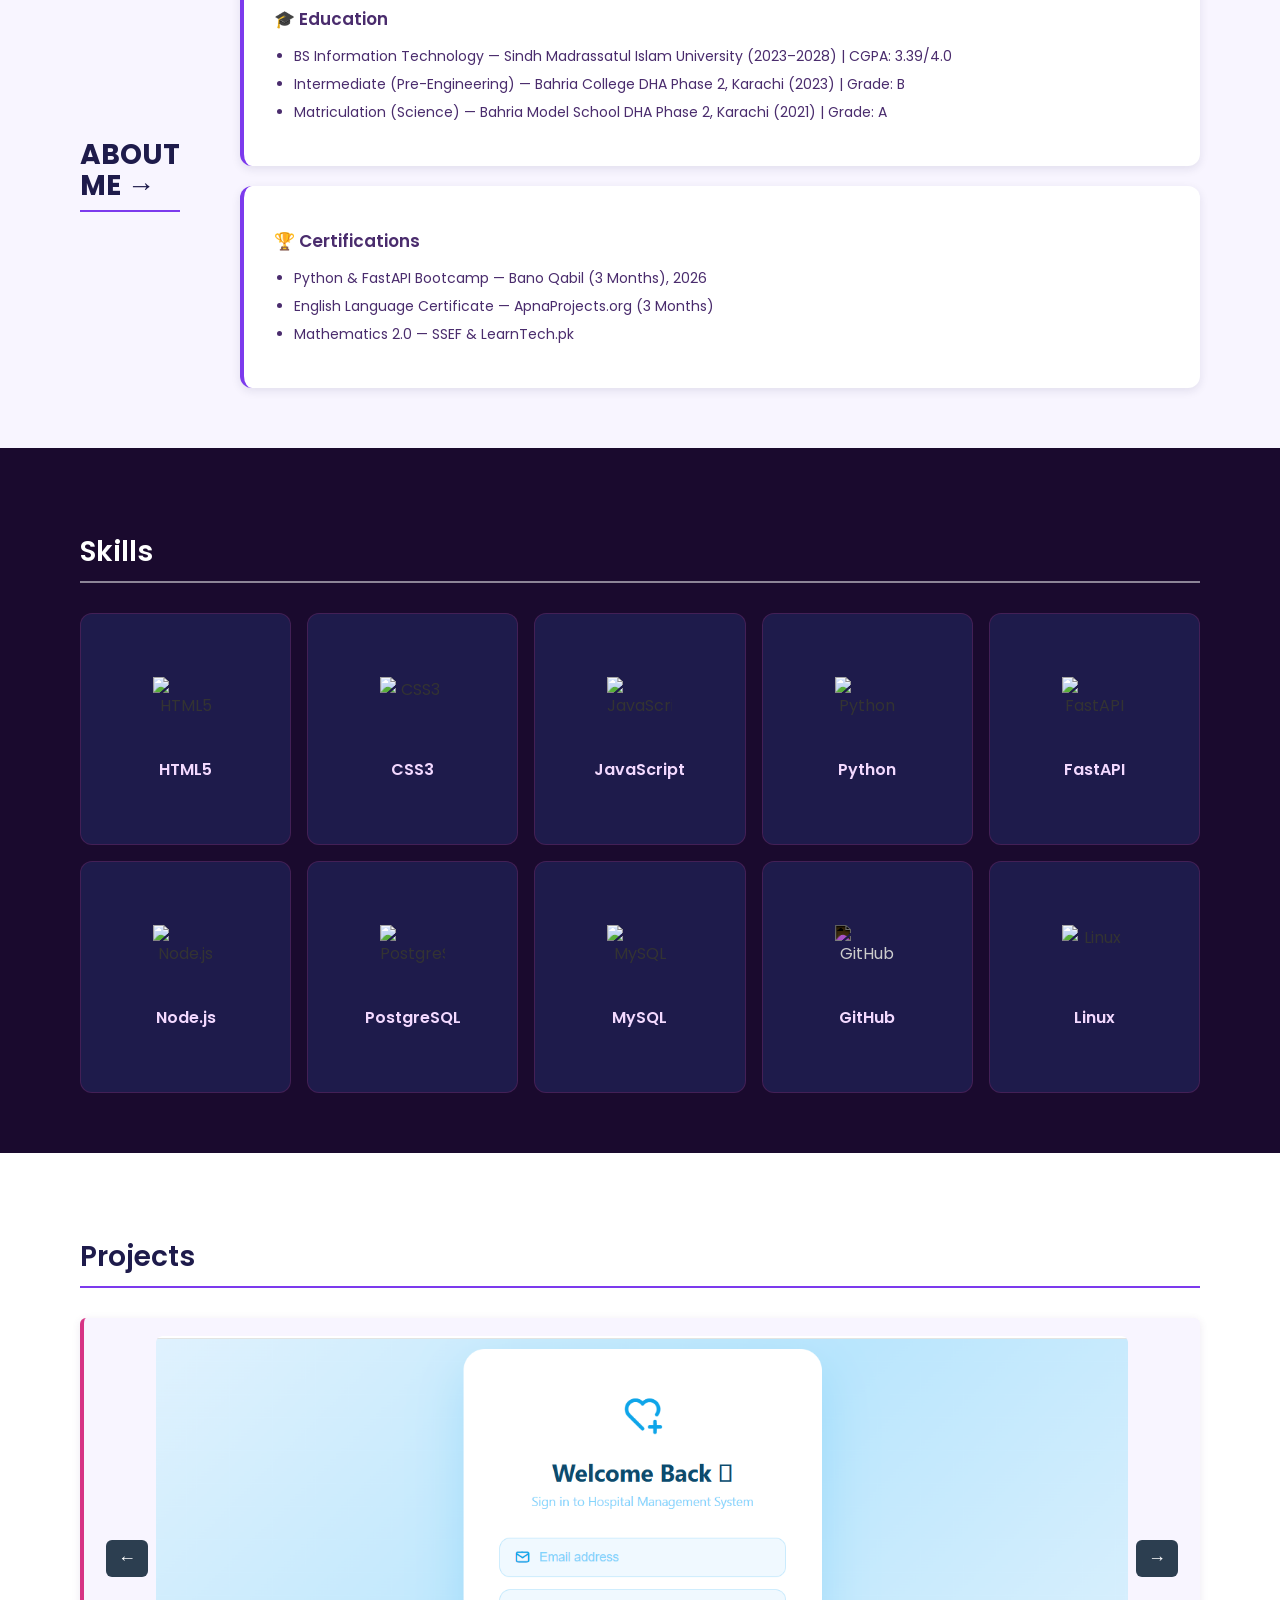
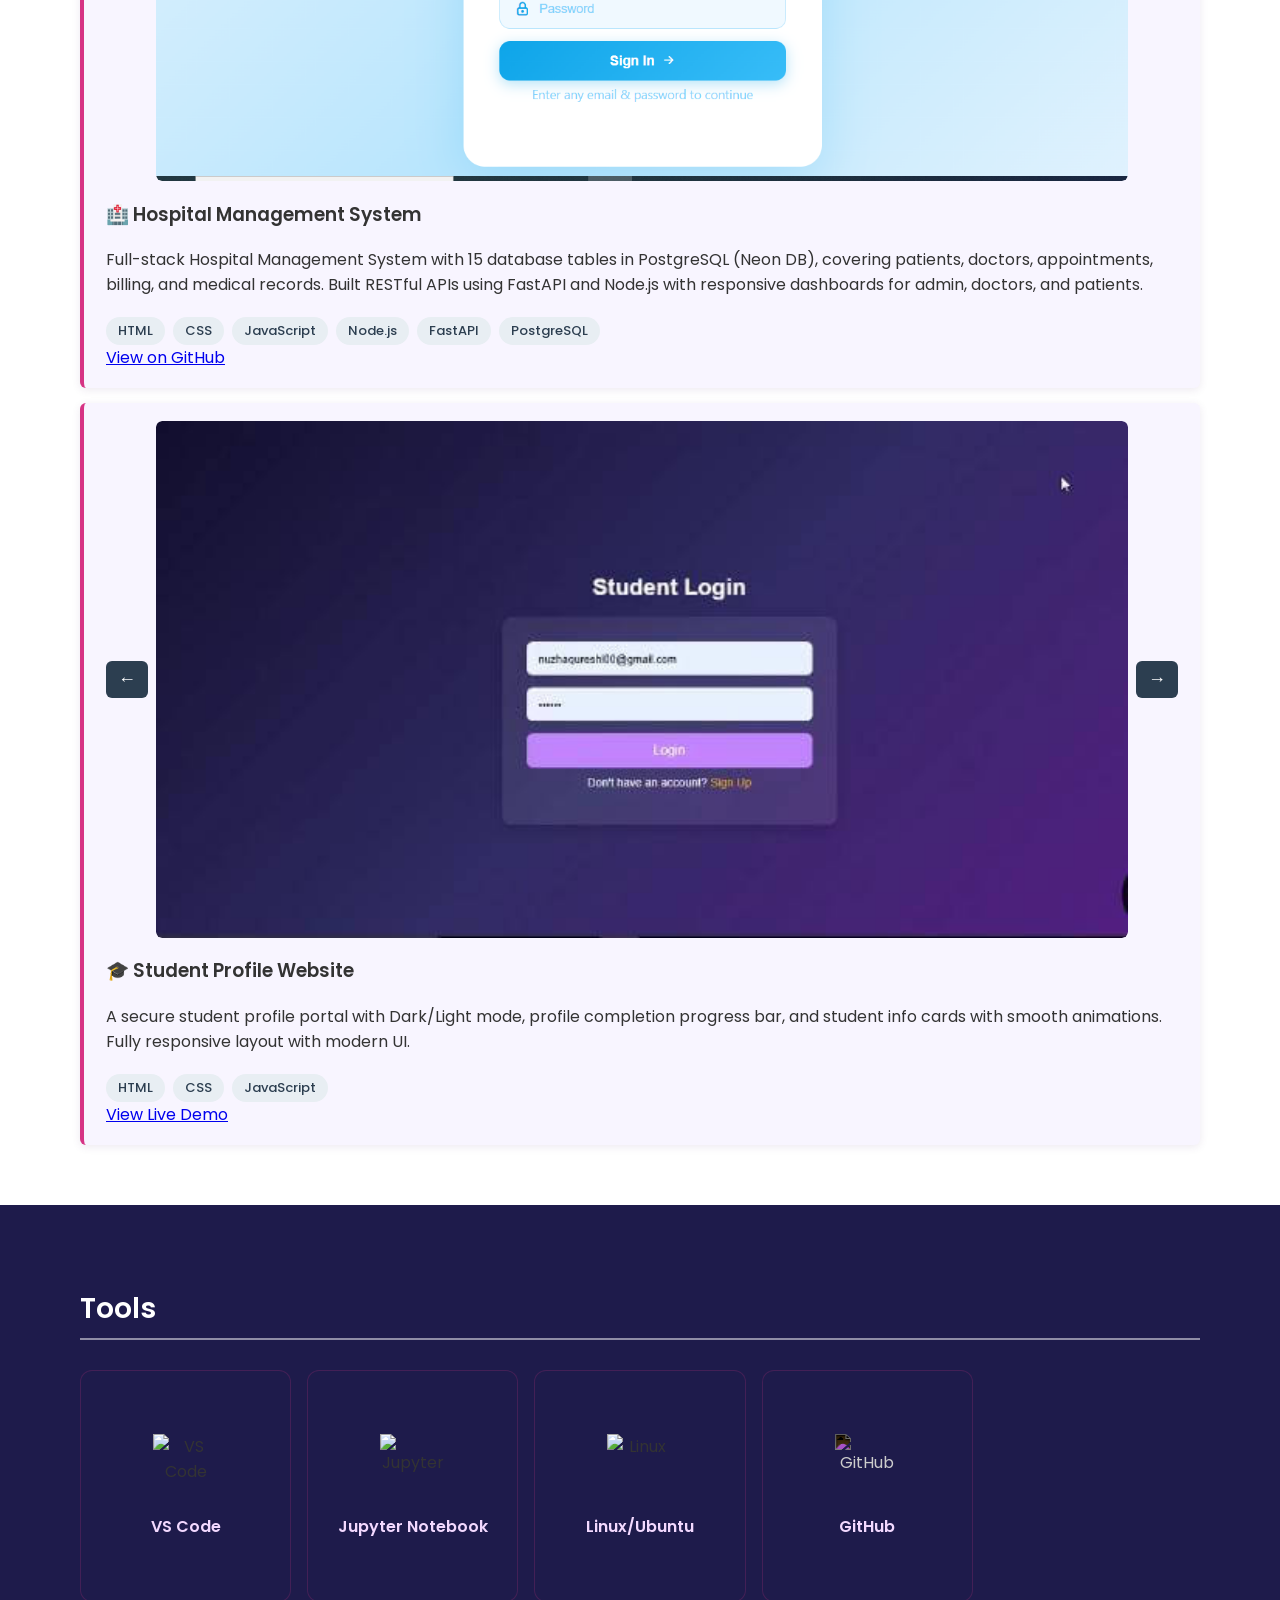
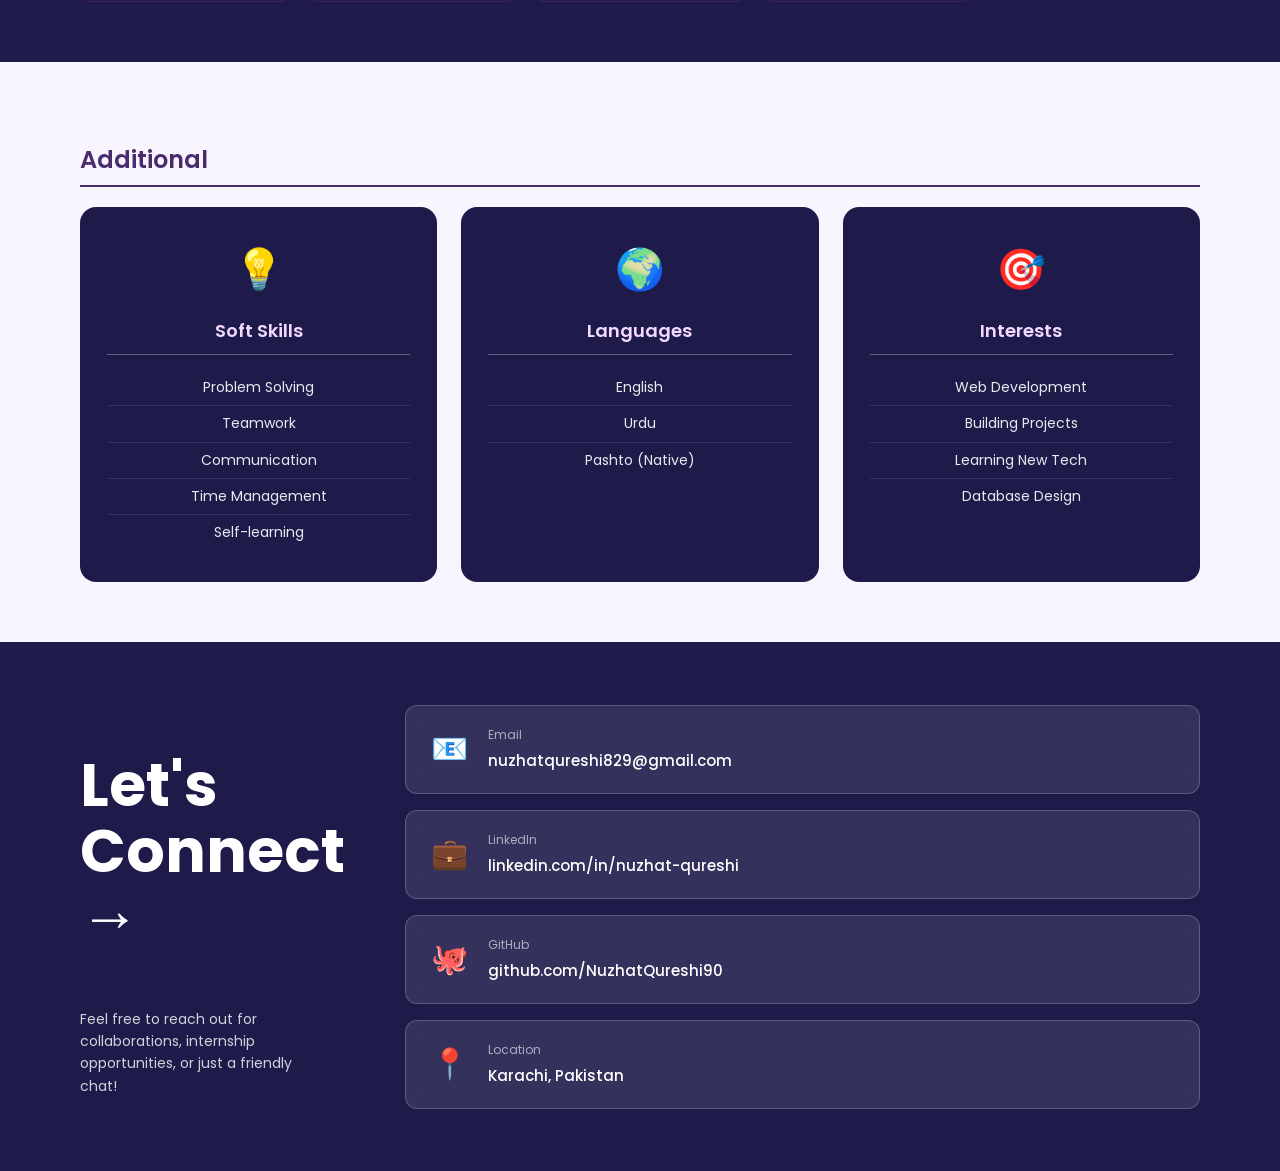
==== commit 2d1d8c34: "Premium UI improvements - navbar, animations, colors" ====
--- a/index.html
+++ b/index.html
@@ -44,7 +44,8 @@
 <div class="header-visual">
     <img src="images/header-img.png" alt="Coding" class="header-img">
 </div>
-    <nav>
+</header>
+<nav>
     <a href="#about">About</a>
     <a href="#skills">Skills</a>
     <a href="#projects">Projects</a>
@@ -52,7 +53,6 @@
     <a href="#additional">Additional</a>
     <a href="#contact">Contact</a>
 </nav>
-</header>
    <section id="about">
     <div class="about-wrapper">
         <div class="about-left">
@@ -265,5 +265,6 @@
     </div>
 </section>
 <script src="script.js"></script>
+<button id="backToTop" onclick="window.scrollTo({top: 0, behavior: 'smooth'})">⬆</button>
 </body>
 </html>
--- a/style.css
+++ b/style.css
@@ -7,7 +7,7 @@
 }
 
 header {
-    background: linear-gradient(-45deg, #4a2c6d, #d63384, #9b2c6d, #4a2c6d);
+    background: #1E1B4B;
     background-size: 300% 300%;
     animation: gradientShift 10s ease infinite;
     color: white;
@@ -20,7 +20,7 @@
     flex-wrap: wrap;
     overflow: visible;
     max-width: 100%;
-    width: 100;
+    width: 100%;
     box-sizing: border-box;
 }
 @keyframes gradientShift {
@@ -57,12 +57,11 @@
 }
 
 .highlight {
-    color: #ff6b6b;
-}
-
+    color: #7C3AED;
+}
 .header-role {
     font-size: 28px;
-    color: #e63946;
+    color: #a78bfa;
     font-weight: 700;
     margin: 0 0 16px;
 }
@@ -113,9 +112,20 @@
 }
 
 nav {
-    margin-top: 22px;
-    position: relative;
-    z-index: 2;
+    position: sticky;
+    top: 0;
+    z-index: 1000;
+    background: rgba(30, 27, 75, 0.85);
+    backdrop-filter: blur(15px);
+    padding: 12px 40px;
+    width: 100%;
+    box-sizing: border-box;
+    display: flex;
+    justify-content: center;
+    flex-wrap: wrap;
+    gap: 8px;
+    box-shadow: 0 4px 20px rgba(0,0,0,0.15);
+border-bottom: 1px solid rgba(255,255,255,0.08);
 }
 
 nav a {
@@ -166,7 +176,7 @@
 }
 
 .project {
-    background-color: white;
+    background: #F8F5FF !important;
     padding: 18px 22px;
     border-left: 4px solid #d63384;
     margin-top: 15px;
@@ -316,16 +326,14 @@
     display: inline-block;
 }
 
-.btn-primary {
-    background: #e63946;
-    color: white;
-    border: 2px solid #e63946;
-}
-
-.btn-primary:hover {
-    background: #c62d3a;
-    border-color: #c62d3a;
-    transform: translateY(-2px);
+.btn-primary{
+    background:#7C3AED;
+    border-color:#7C3AED;
+}
+
+.btn-primary:hover{
+    background:#5B21B6;
+    border-color:#5B21B6;
 }
 
 .btn-outline {
@@ -340,8 +348,7 @@
     transform: translateY(-2px);
 }
 .intro-banner {
-    background: linear-gradient(135deg, #f3d9ff, #ffd6e8);
-    width: 100%;
+       background: #F8F5FF;
     max-width: 100%;
     margin: 0;
     box-sizing: border-box;
@@ -374,13 +381,13 @@
 .intro-part1 {
     font-size: 110px;
     font-weight: 700;
-    color: #4a2c6d;
+    color: #1E1B4B;
 }
 
 .intro-part2 {
     font-size: 110px;
     font-weight: 700;
-    color: #d63384;
+    color: #7C3AED;
 }
 
 .intro-label-bottom {
@@ -435,9 +442,7 @@
 
 }
 #about {
-    background: linear-gradient(-45deg, #4a2c6d, #d63384, #9b2c6d, #4a2c6d) !important;
-    background-size: 300% 300% !important;
-    animation: gradientShift 10s ease infinite !important;
+    background: #F8F5FF !important;
     border-left: none !important;
     max-width: 100% !important;
     width: 100% !important;
@@ -446,11 +451,11 @@
     border-radius: 0 !important;
     box-shadow: none !important;
     box-sizing: border-box !important;
-}
-
+    animation: none !important;
+}
 #about h2 {
-    color: white !important;
-    border-bottom: 2px solid rgba(255,255,255,0.5) !important;
+    color: #1E1B4B !important;
+    border-bottom: 2px solid #7C3AED !important;
     font-size: 28px;
 }
 
@@ -515,7 +520,7 @@
 
 .about-left h2 {
     font-size: 80px;
-    color: white !important;
+    color:#1E1B4B !important;
     border-bottom: none !important;
     line-height: 1.1;
     font-weight: 700;
@@ -529,9 +534,11 @@
 }
 
 .about-card {
-    background: linear-gradient(135deg, #f3d9ff, #ffd6e8);
+    background: white;
     border-radius: 12px;
     padding: 25px 30px;
+    box-shadow: 0 3px 10px rgba(30,27,75,0.1);
+    border-left: 4px solid #7C3AED;
 }
 
 .about-card h3 {
@@ -548,7 +555,7 @@
 }
 
 .skill-card {
-    background: linear-gradient(135deg, #2d1b45, #3d1535);
+    background: #1E1B4B !important;
     border-radius: 12px;
     padding: 25px 15px;
     text-align: center;
@@ -559,9 +566,9 @@
 
 .skill-card:hover {
     transform: translateY(-5px);
-    border-color: #d63384;
-    box-shadow: 0 0 20px rgba(214,51,132,0.4);
-    background: linear-gradient(135deg, #4a2c6d, #9b2c6d);
+    border-color: #7C3AED;
+    box-shadow: 0 0 20px rgba(124,58,237,0.4);
+    background: #3B0764;
 }
 
 .skill-card p {
@@ -602,7 +609,7 @@
     margin-top: 20px;
 }
 .skill-card {
-    background: linear-gradient(135deg, #2d1b45, #3d1535);
+    background:#2E1065;
     border-radius: 12px;
     padding: 35px 20px;
     text-align: center;
@@ -639,7 +646,7 @@
     filter: invert(1);
 }
 #projects {
-    background: linear-gradient(135deg, #f3d9ff, #ffd6e8) !important;
+    background:#FFFFFF;
     max-width: 100% !important;
     width: 100% !important;
     margin: 0 !important;
@@ -650,13 +657,13 @@
 }
 
 #projects h2 {
-    color: #4a2c6d !important;
-    border-bottom: 2px solid #d63384 !important;
+    color: #1E1B4B !important;
+    border-bottom: 2px solid #7C3AED !important;
     font-size: 28px;
     margin-bottom: 30px;
 }
 #tools {
-    background: linear-gradient(-45deg, #4a2c6d, #d63384, #9b2c6d, #4a2c6d) !important;
+     background: #1E1B4B !important;
     background-size: 300% 300% !important;
     animation: gradientShift 10s ease infinite !important;
     max-width: 100% !important;
@@ -682,7 +689,7 @@
     filter: invert(1);
 }
 #additional {
-    background: linear-gradient(135deg, #f3d9ff, #ffd6e8) !important;
+     background: #F8F5FF !important;
     max-width: 100% !important;
     width: 100% !important;
     margin: 0 !important;
@@ -700,19 +707,19 @@
 }
 
 .additional-box {
-    background: linear-gradient(135deg, #4a2c6d, #9b2c6d);
+    background: #1E1B4B;
     border-radius: 16px;
     padding: 30px 25px;
     text-align: center;
     color: white;
     transition: transform 0.3s ease;
-}
-
+    border: 2px solid transparent;
+}
 .additional-box:hover {
     transform: translateY(-5px);
-    box-shadow: 0 10px 30px rgba(74,44,109,0.3);
-}
-
+    box-shadow: 0 10px 30px rgba(124,58,237,0.5);
+    border: 2px solid #7C3AED;
+}
 .additional-icon {
     font-size: 40px;
     margin-bottom: 15px;
@@ -746,7 +753,7 @@
     margin-top: 0 !important;
 }
 #contact {
-    background: linear-gradient(-45deg, #4a2c6d, #d63384, #9b2c6d, #4a2c6d) !important;
+    background: #1E1B4B !important;
     background-size: 300% 300% !important;
     animation: gradientShift 10s ease infinite !important;
     max-width: 100% !important;
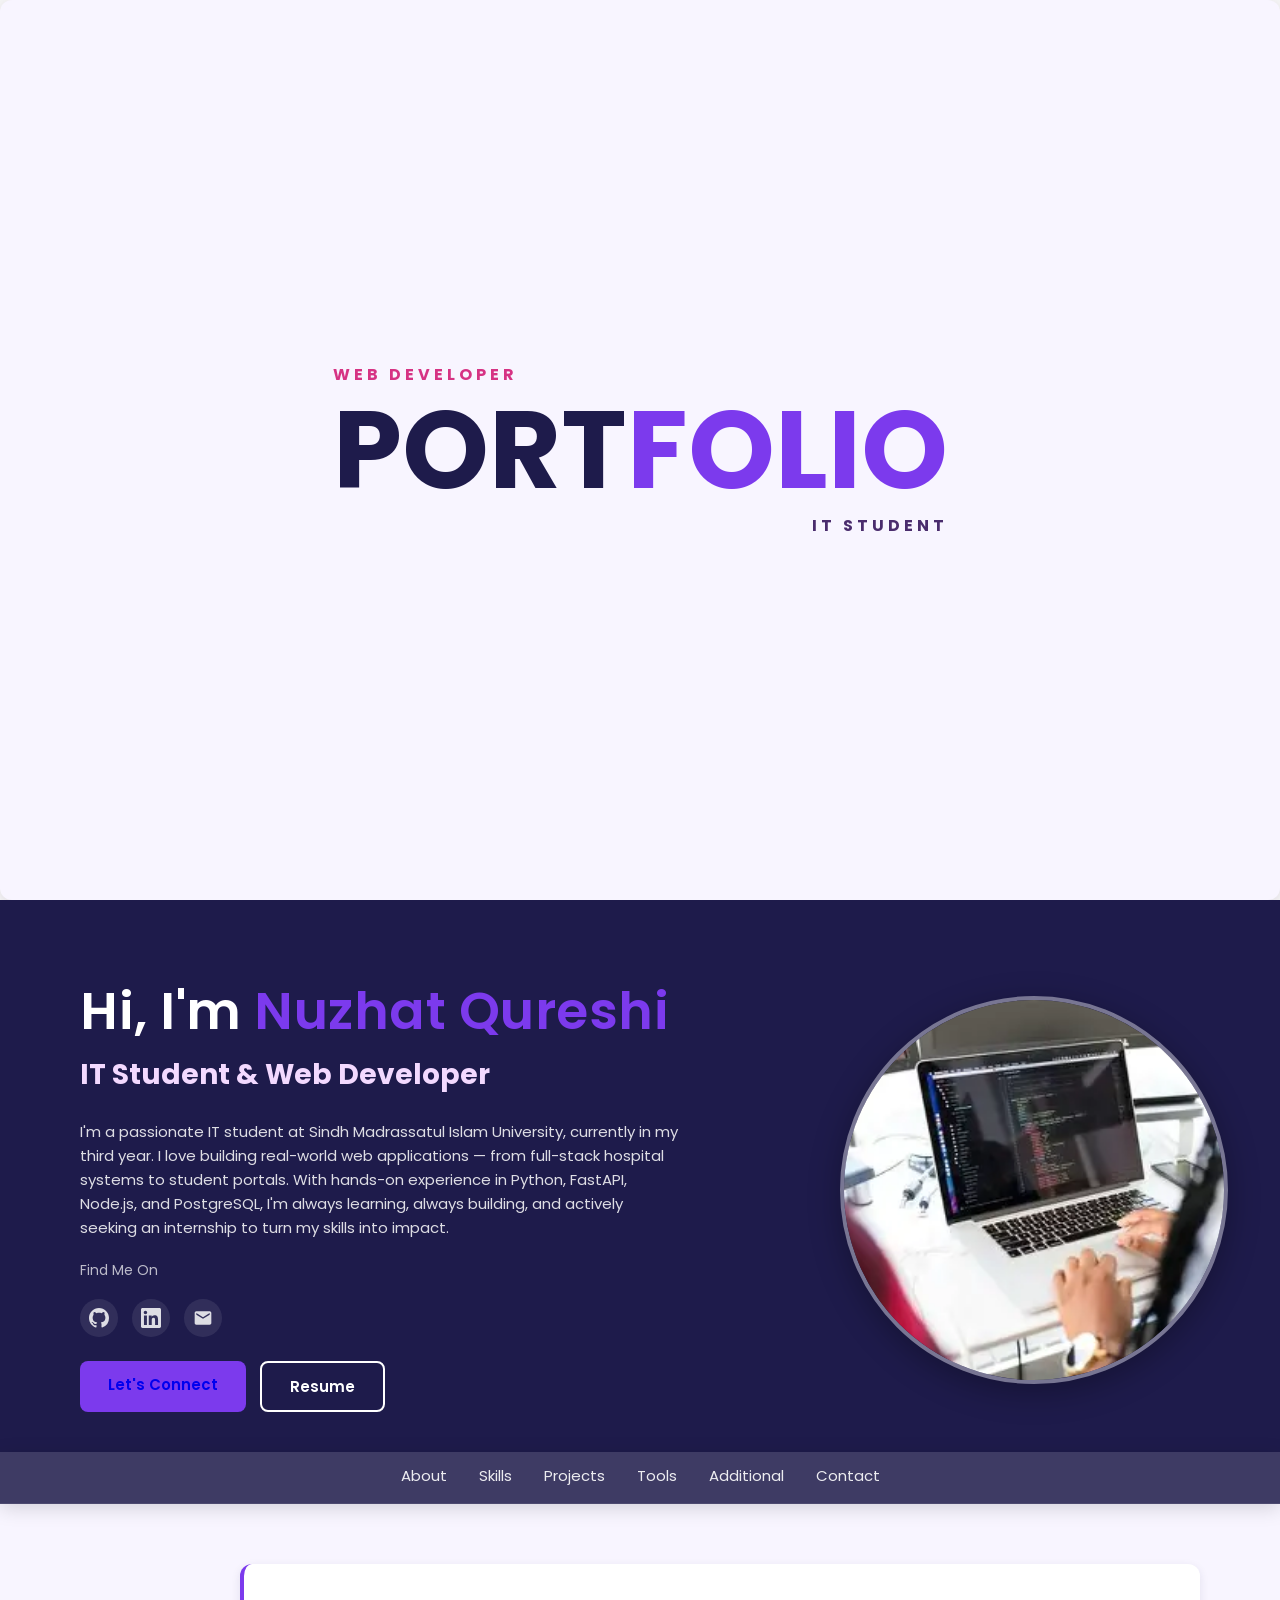
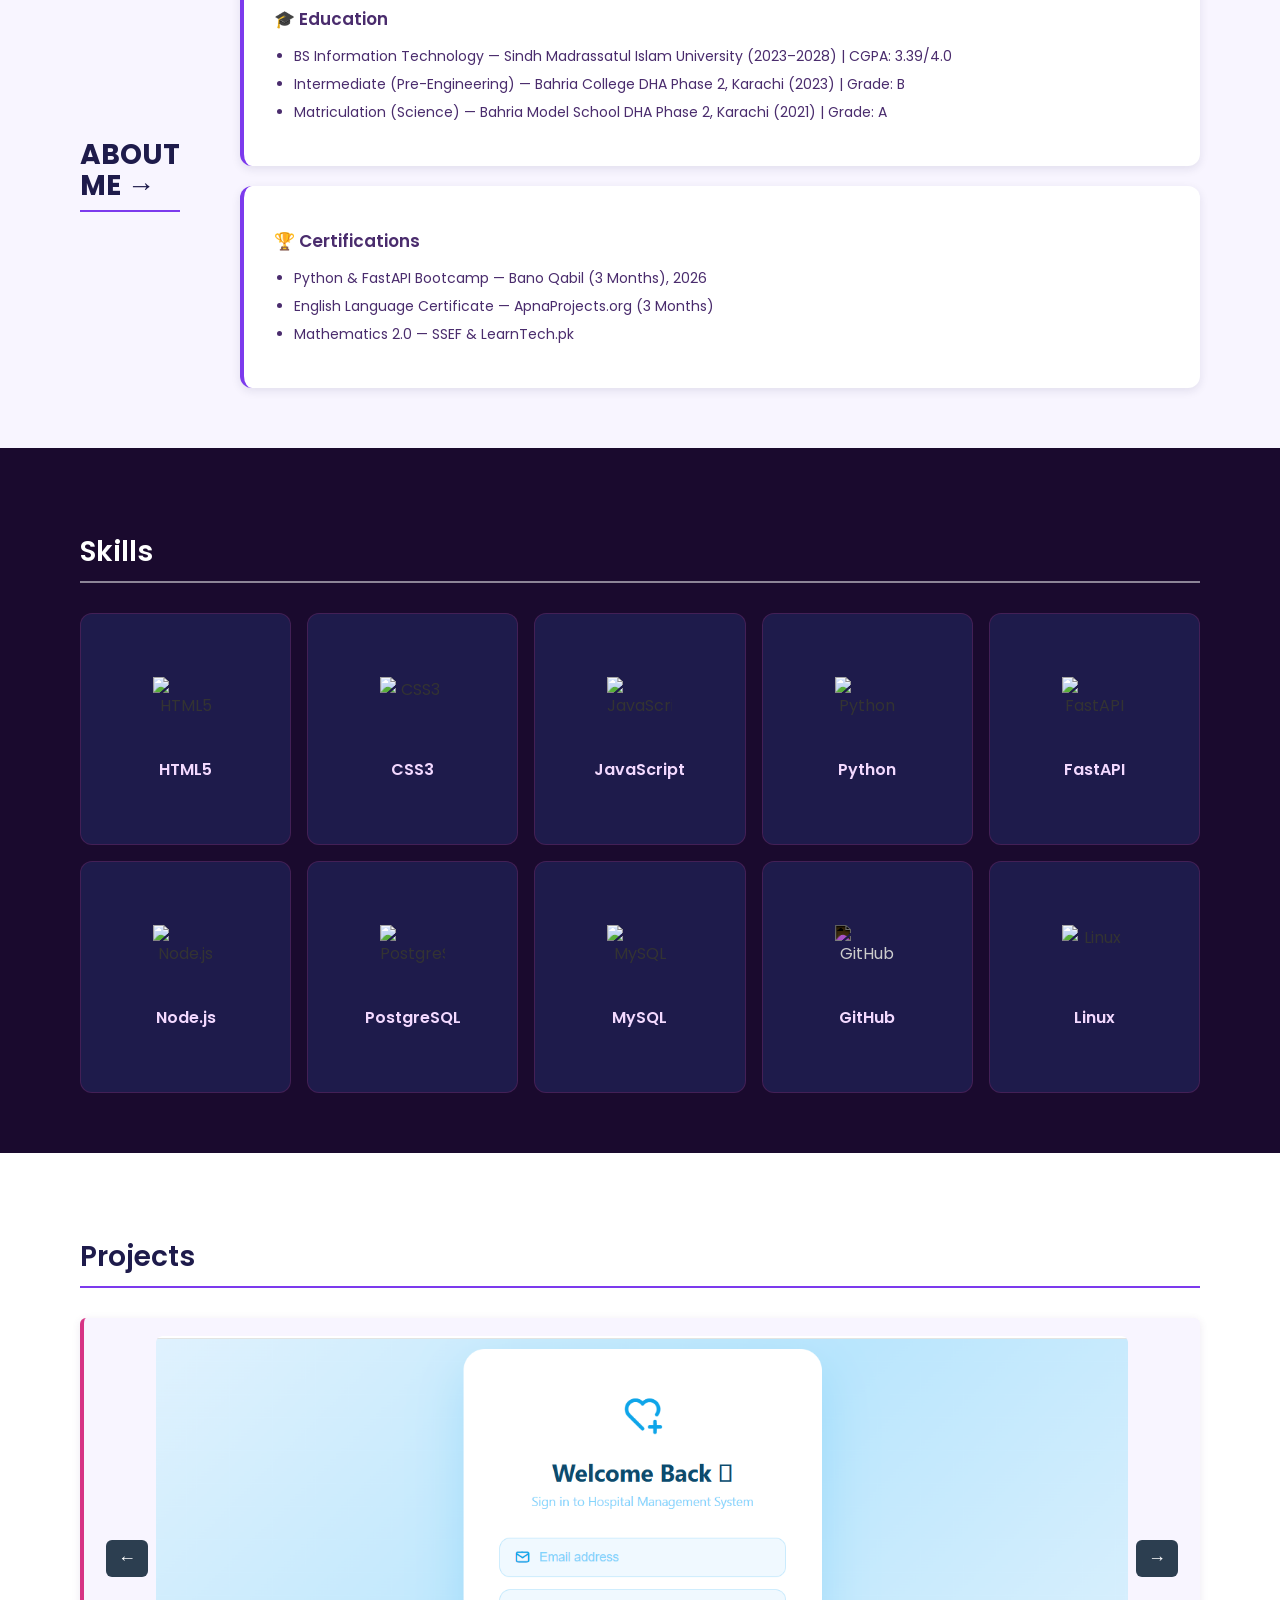
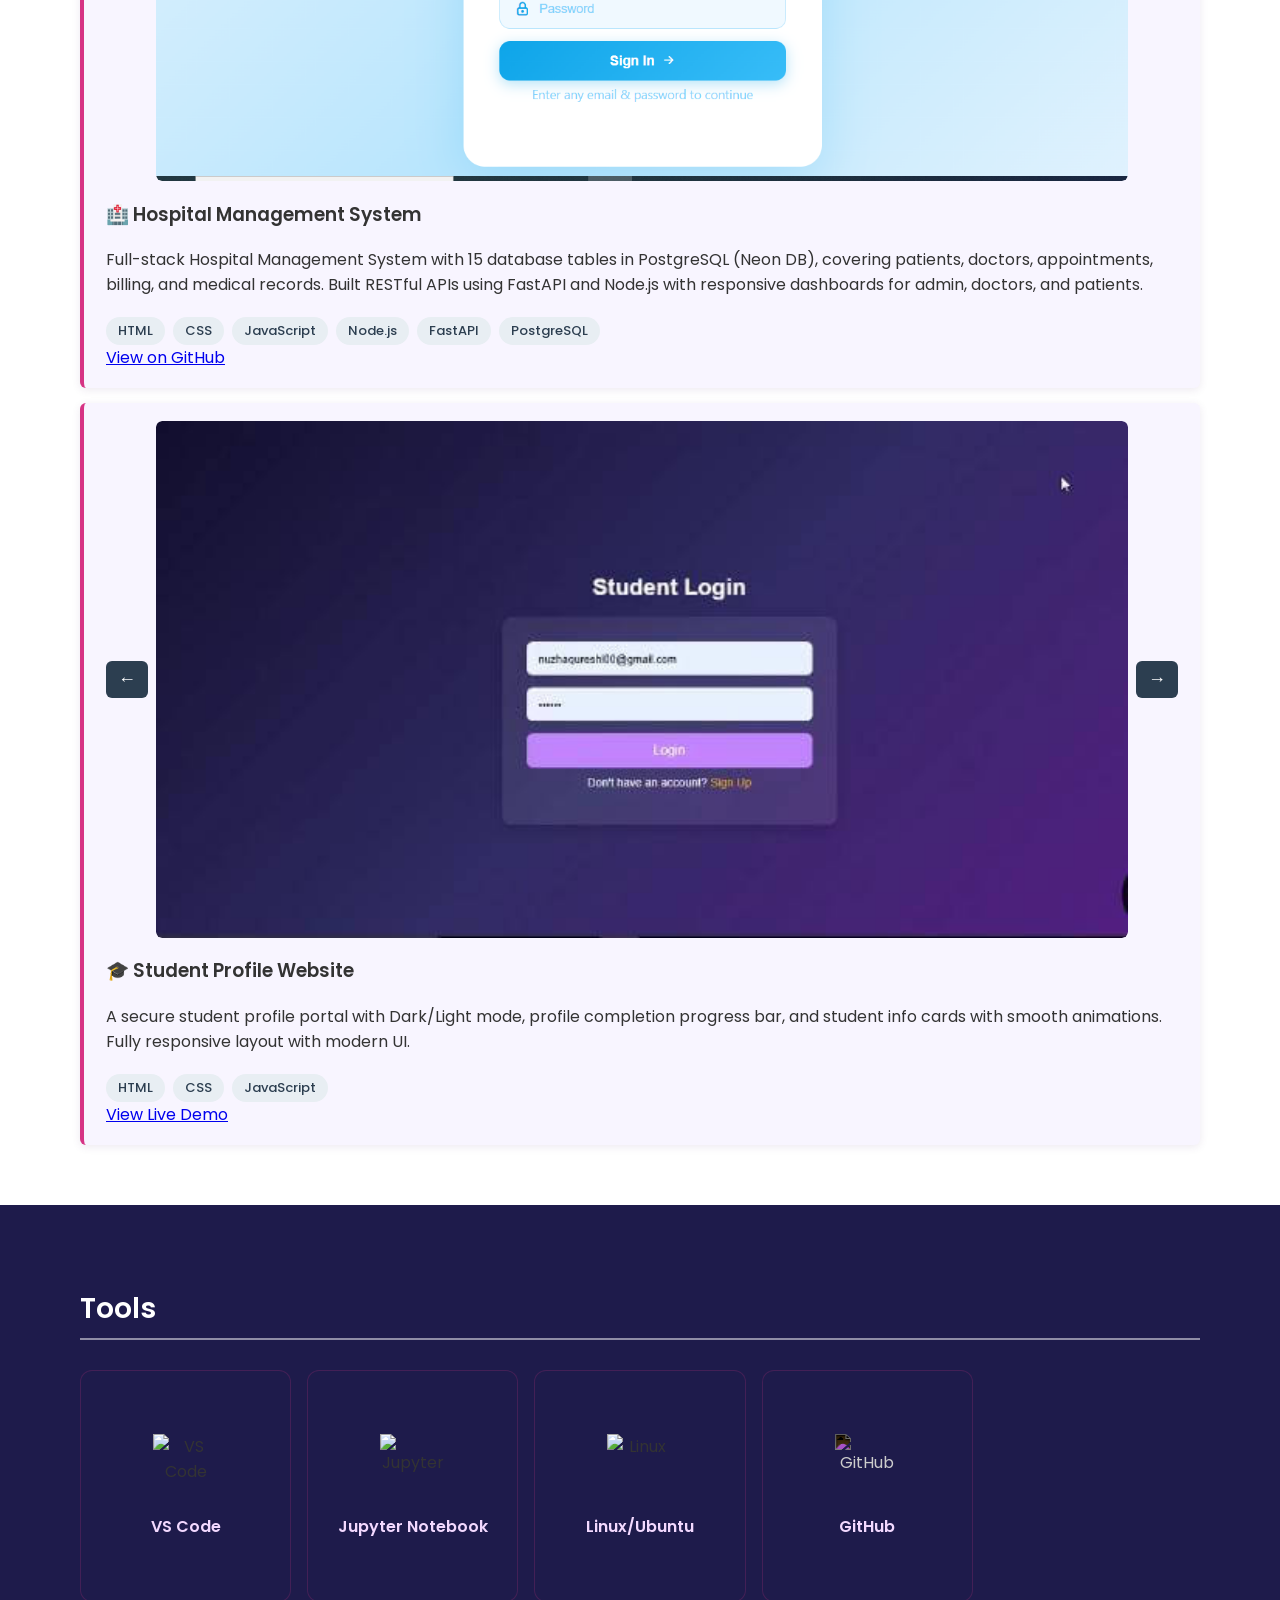
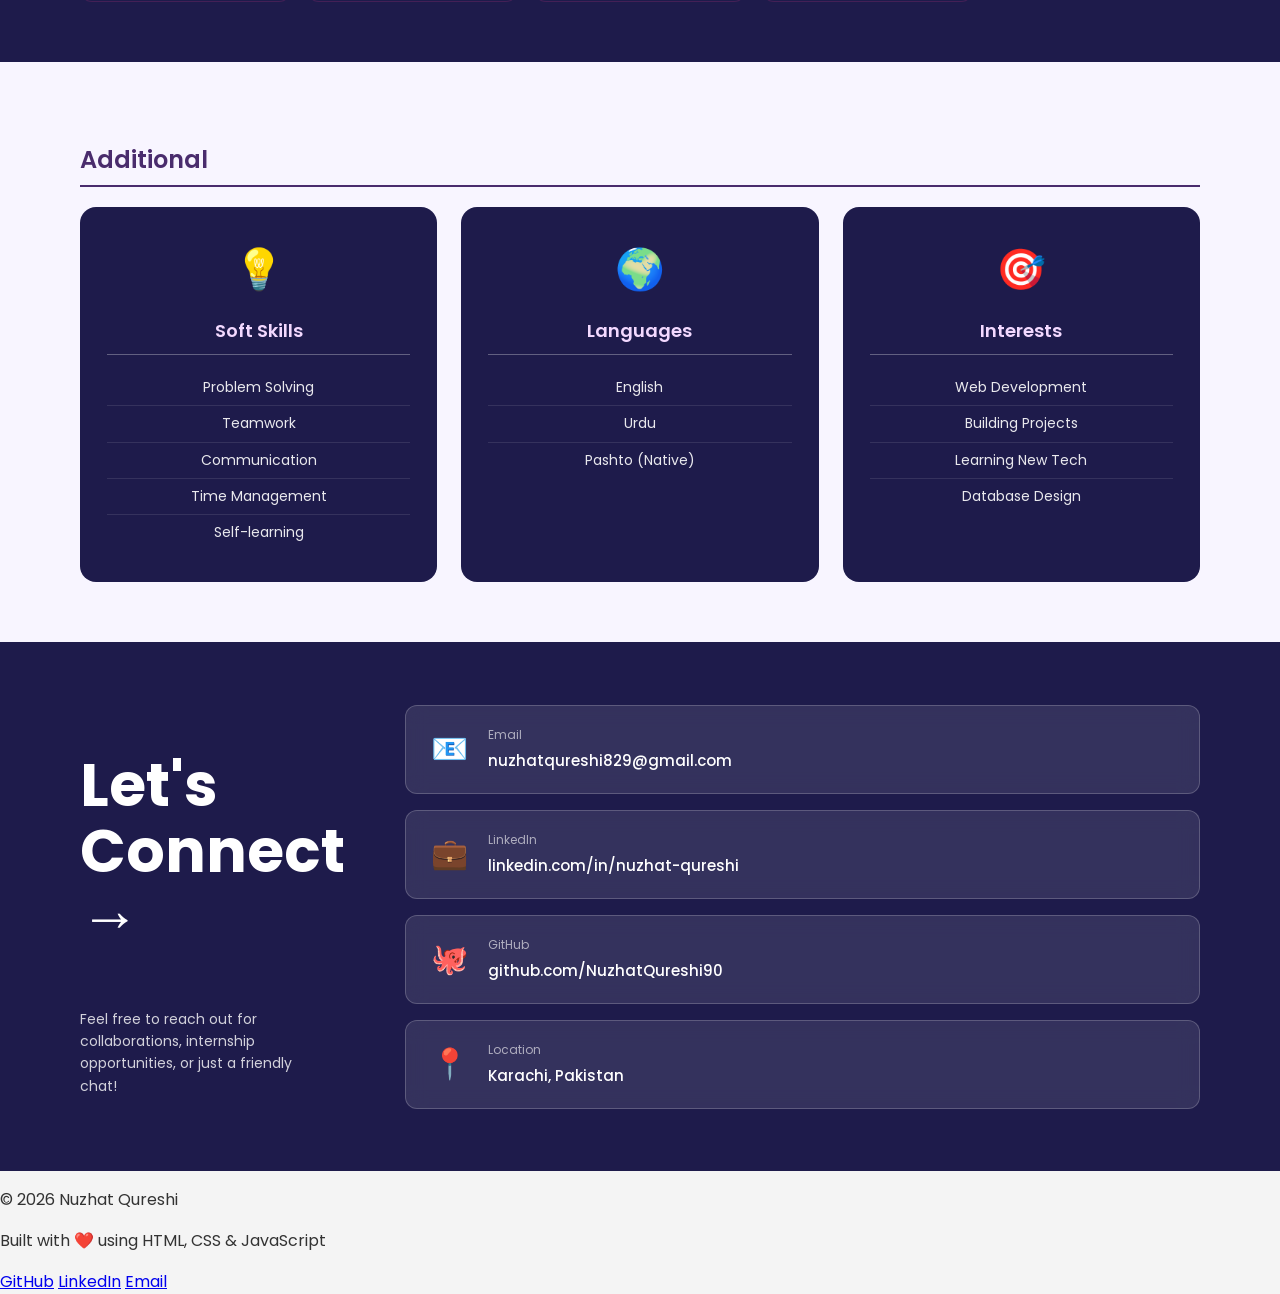
==== commit 1fd9ec92: "Fix footer background" ====
--- a/index.html
+++ b/index.html
@@ -264,6 +264,15 @@
         </div>
     </div>
 </section>
+<footer>
+    <p>© 2026 Nuzhat Qureshi</p>
+    <p>Built with ❤️ using HTML, CSS & JavaScript</p>
+    <div class="footer-links">
+        <a href="https://github.com/NuzhatQureshi90" target="_blank">GitHub</a>
+        <a href="https://linkedin.com/in/nuzhat-qureshi" target="_blank">LinkedIn</a>
+        <a href="mailto:nuzhatqureshi829@gmail.com">Email</a>
+    </div>
+</footer>
 <script src="script.js"></script>
 <button id="backToTop" onclick="window.scrollTo({top: 0, behavior: 'smooth'})">⬆</button>
 </body>
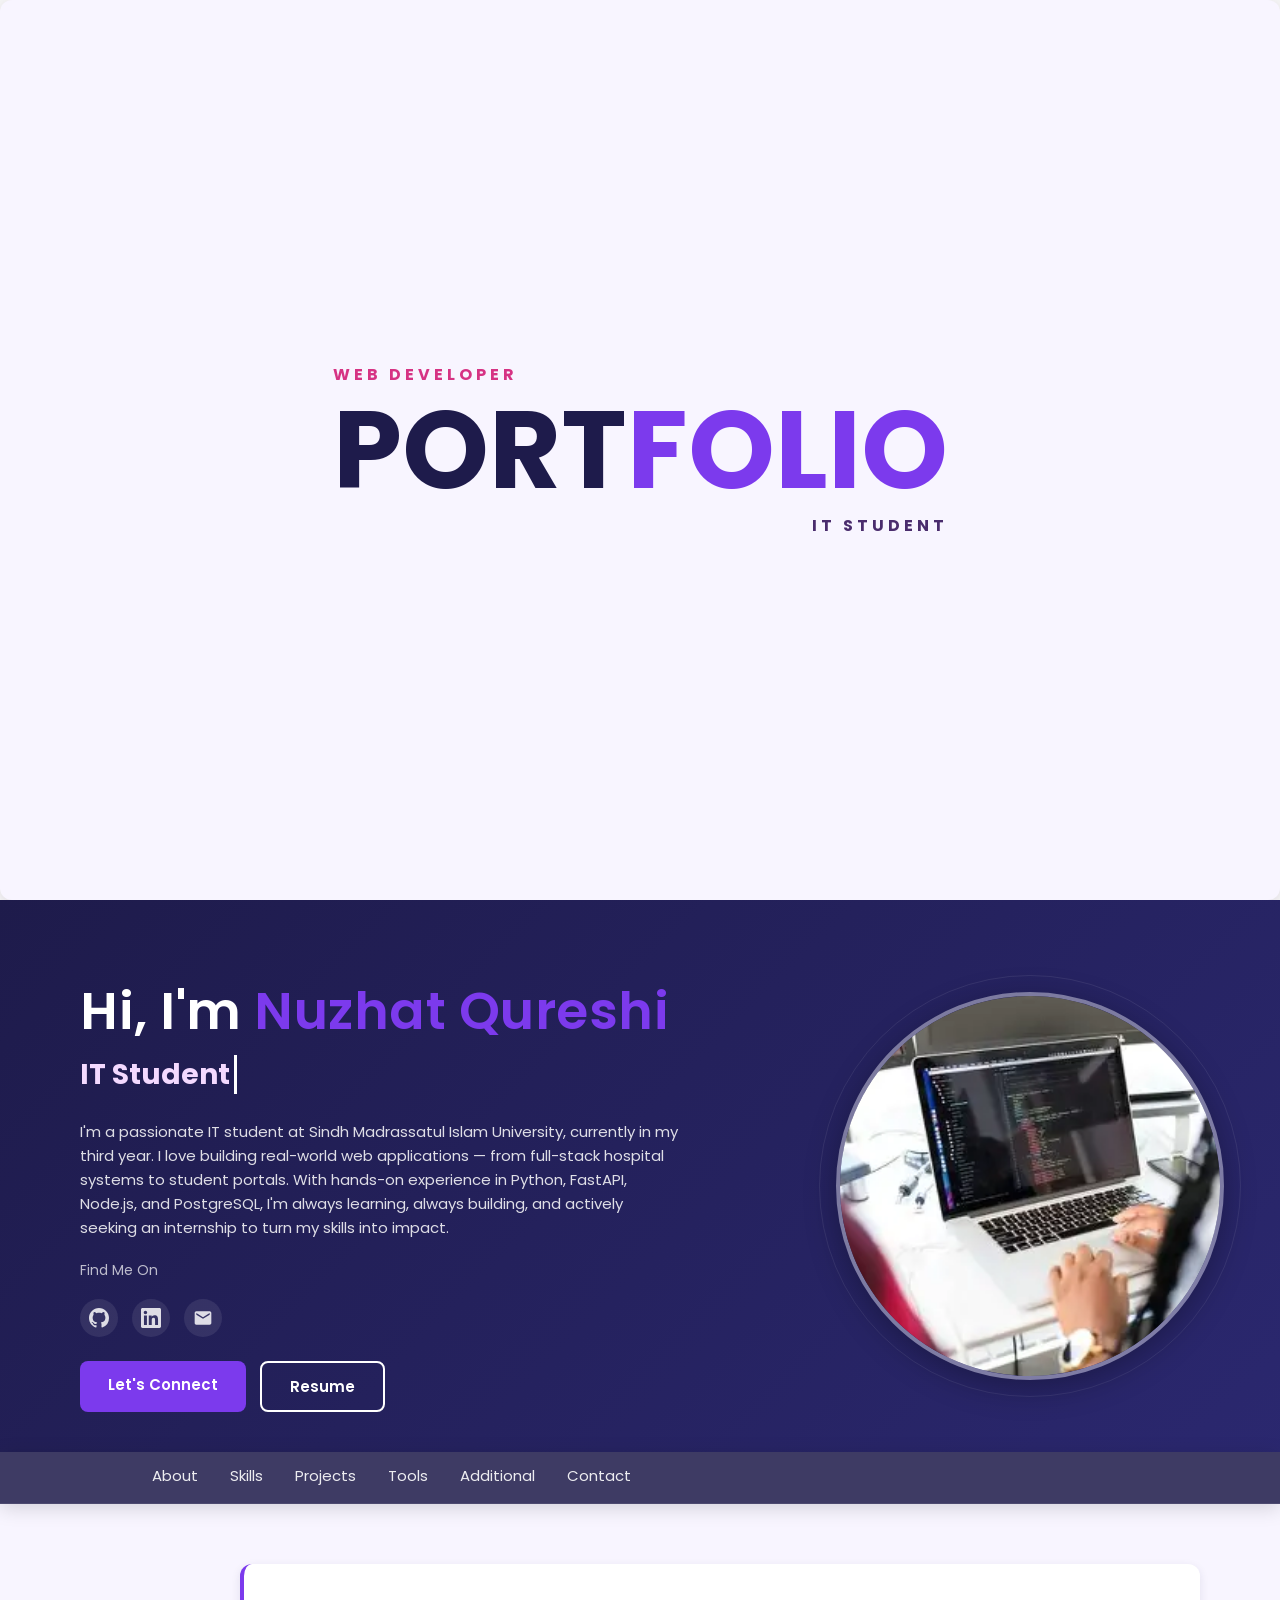
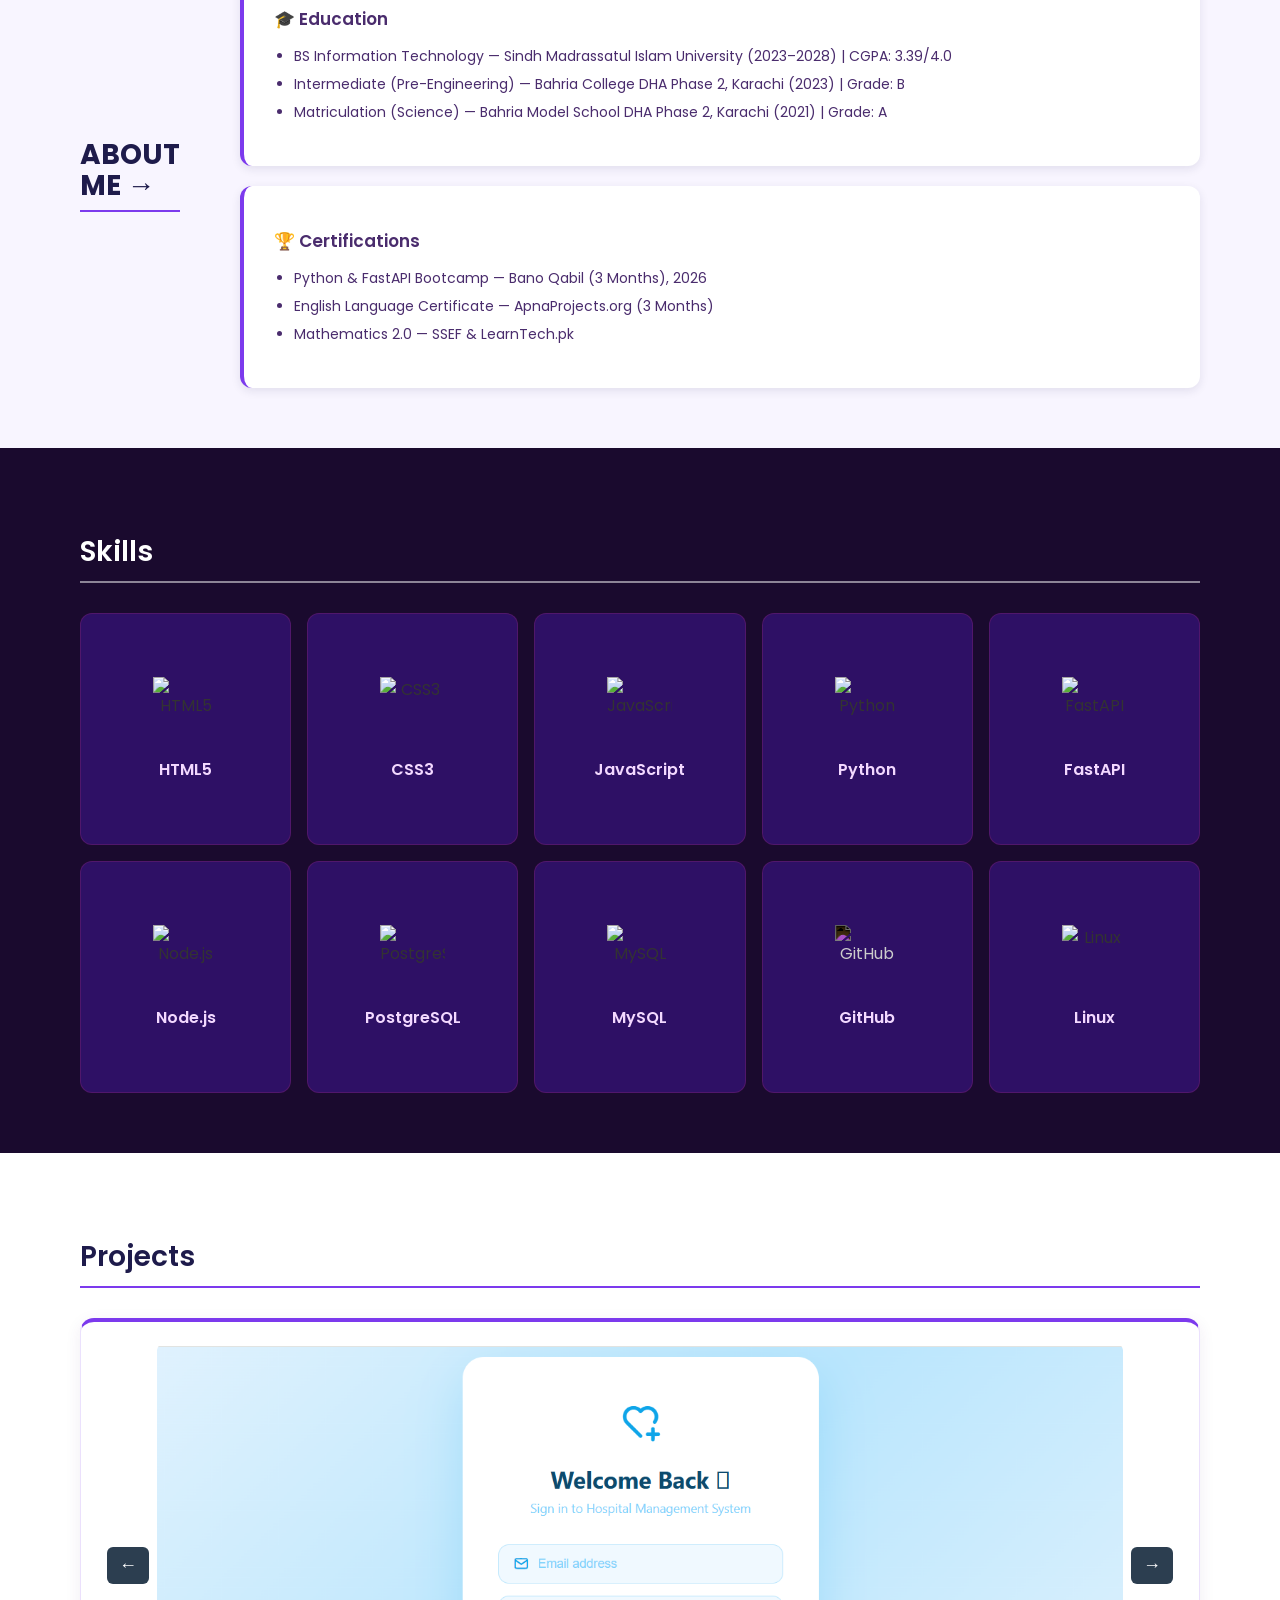
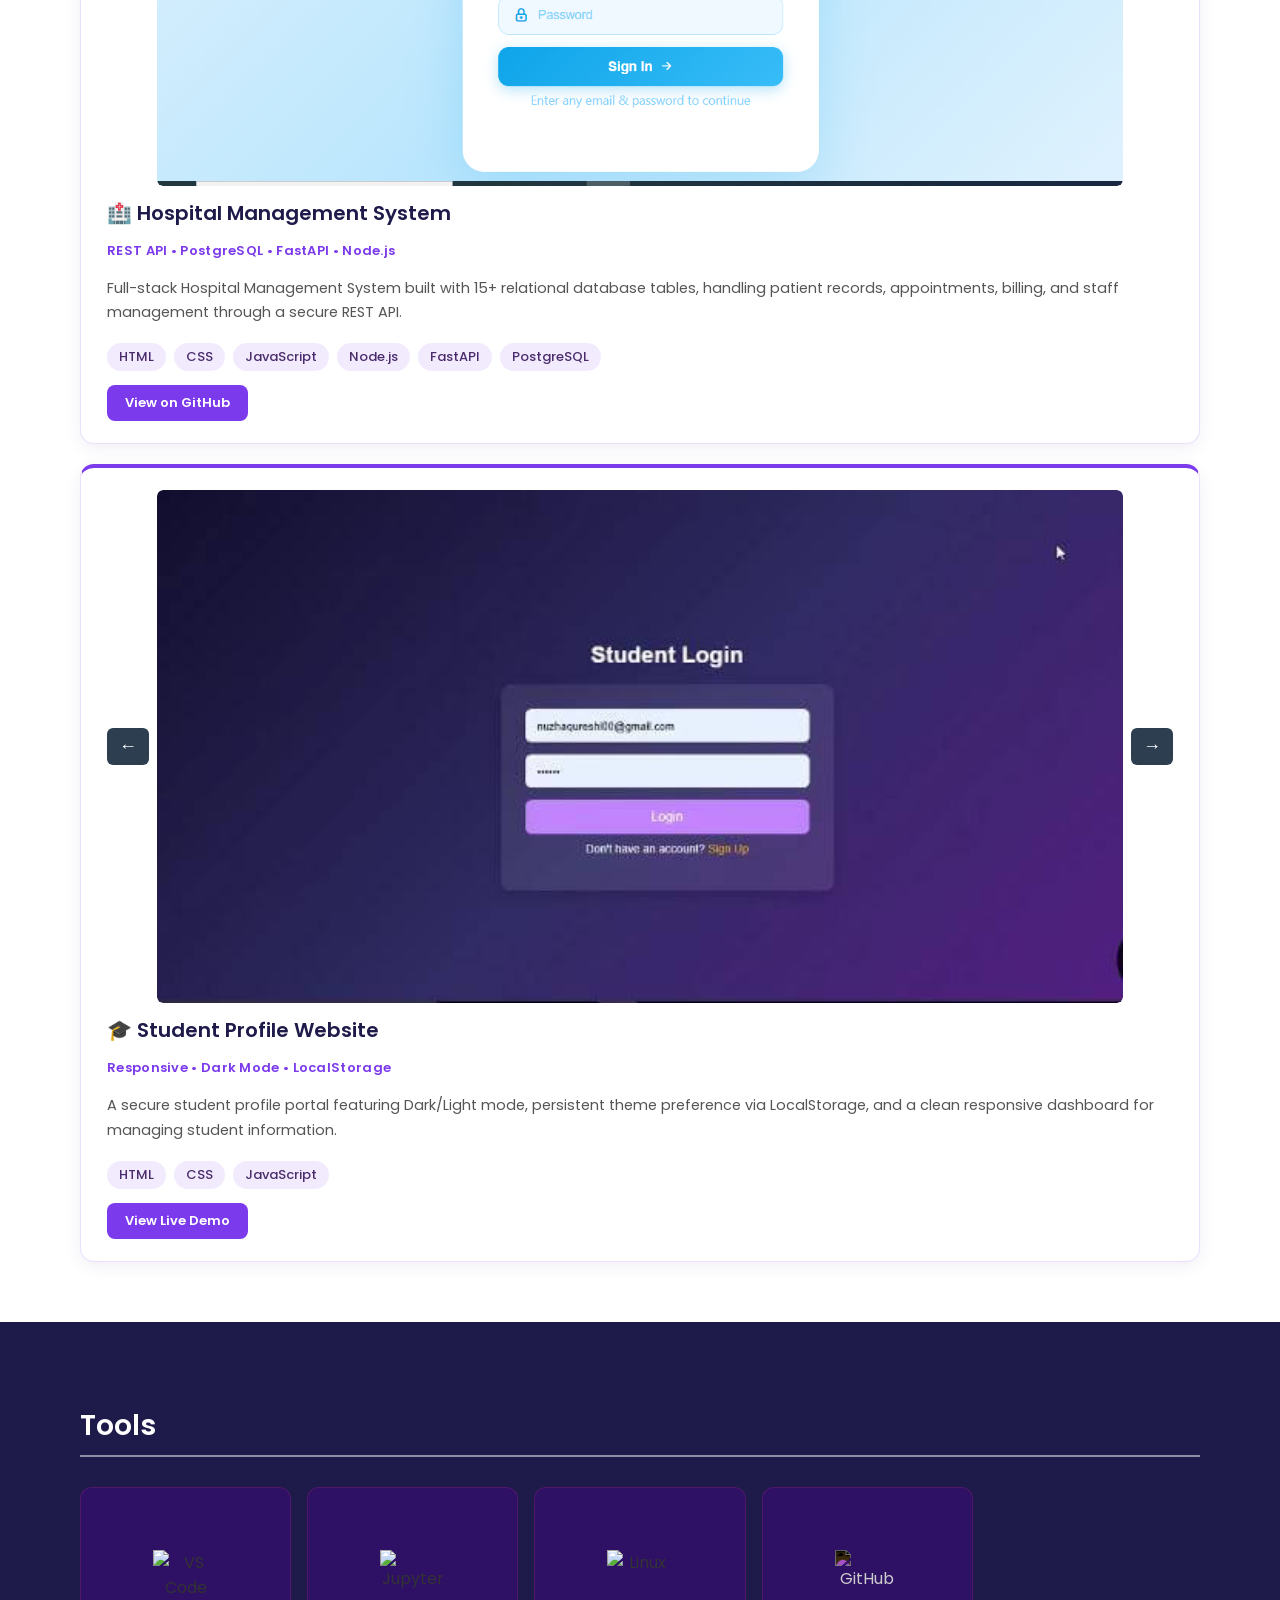
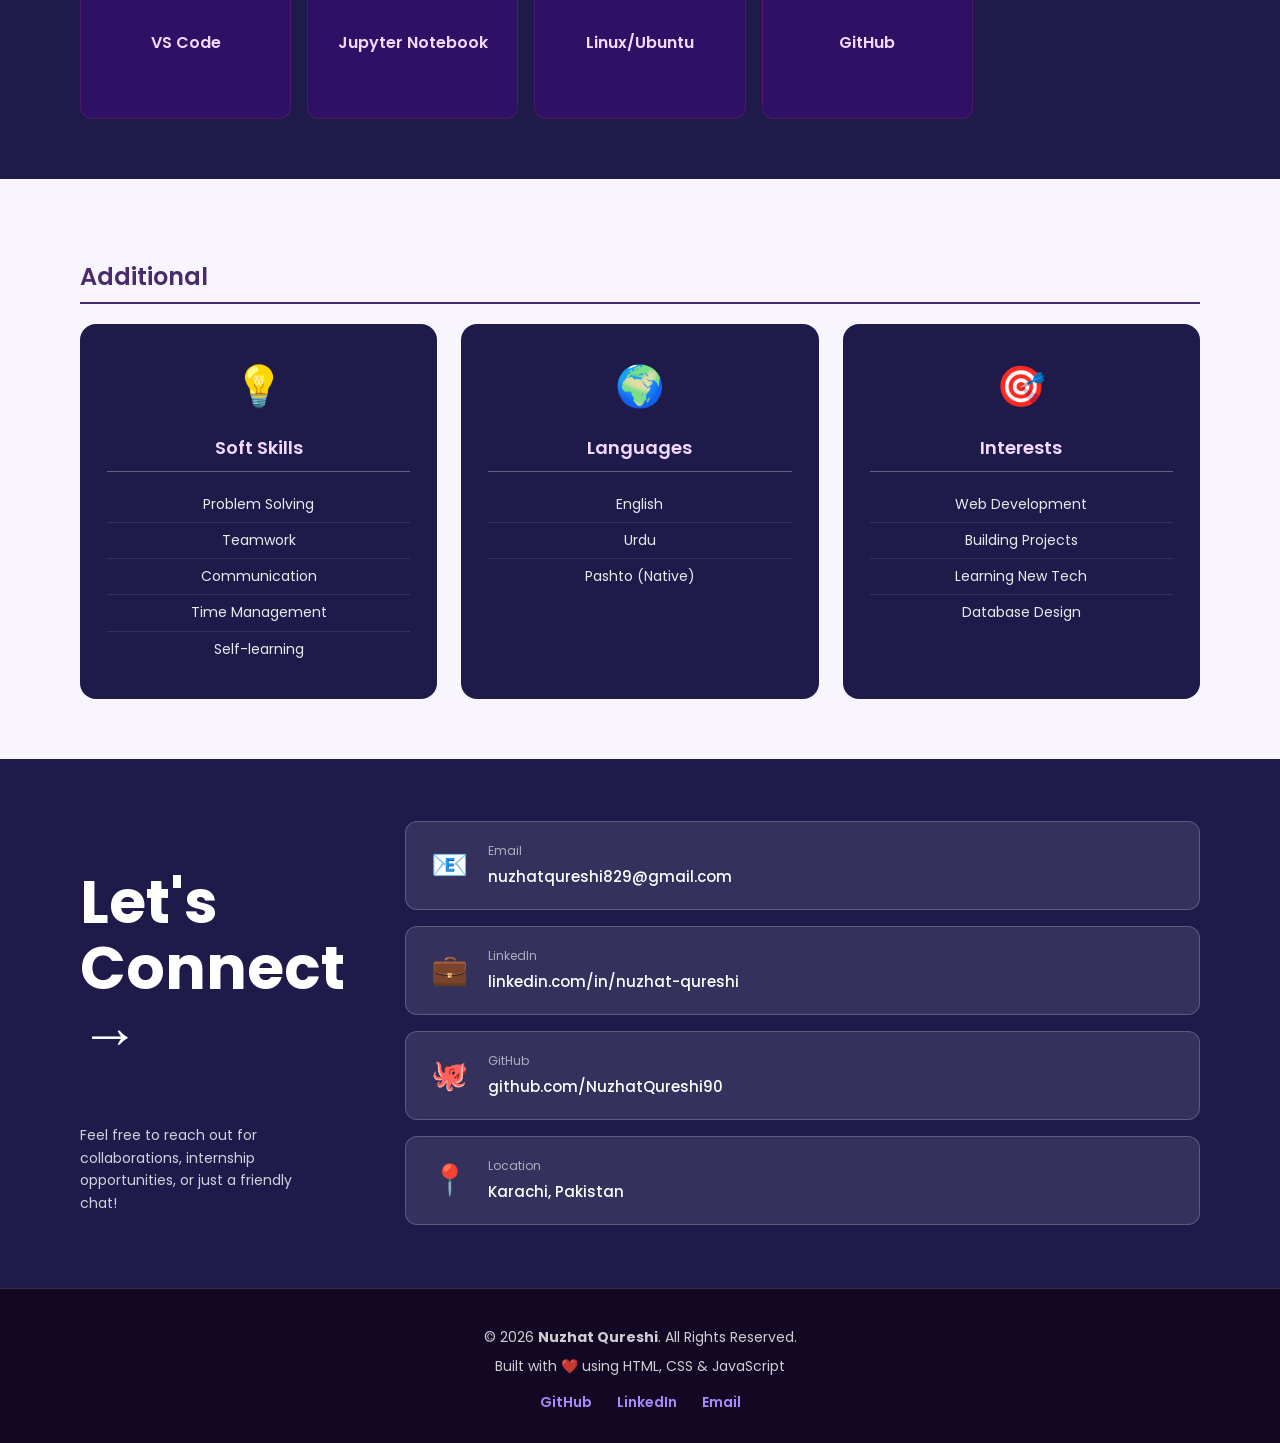
==== commit 75391e96: "Fixed typing animation, added hamburger menu, improved responsiveness" ====
--- a/index.html
+++ b/index.html
@@ -20,7 +20,7 @@
     <header>
     <div class="header-content">
     <h1>Hi, I'm <span class="highlight">Nuzhat Qureshi</span></h1>
-    <h2 class="header-role">IT Student & Web Developer</h2>
+    <h2 class="header-role"><span id="typing"></span></h2>
     <p class="header-tagline">I'm a passionate IT student at Sindh Madrassatul Islam University, currently in my third year. I love building real-world web applications — from full-stack hospital systems to student portals. With hands-on experience in Python, FastAPI, Node.js, and PostgreSQL, I'm always learning, always building, and actively seeking an internship to turn my skills into impact.</p>
 
     <p class="find-me-label">Find Me On</p>
@@ -46,12 +46,22 @@
 </div>
 </header>
 <nav>
-    <a href="#about">About</a>
-    <a href="#skills">Skills</a>
-    <a href="#projects">Projects</a>
-    <a href="#tools">Tools</a>
-    <a href="#additional">Additional</a>
-    <a href="#contact">Contact</a>
+    <div class="nav-container">
+        <div class="nav-brand">NQ</div>
+        <div class="hamburger" id="hamburger" onclick="toggleMenu()">
+            <span></span>
+            <span></span>
+            <span></span>
+        </div>
+        <div class="nav-links" id="navLinks">
+            <a href="#about" onclick="closeMenu()">About</a>
+            <a href="#skills" onclick="closeMenu()">Skills</a>
+            <a href="#projects" onclick="closeMenu()">Projects</a>
+            <a href="#tools" onclick="closeMenu()">Tools</a>
+            <a href="#additional" onclick="closeMenu()">Additional</a>
+            <a href="#contact" onclick="closeMenu()">Contact</a>
+        </div>
+    </div>
 </nav>
    <section id="about">
     <div class="about-wrapper">
@@ -137,7 +147,14 @@
     <button class="slider-btn next" onclick="changeSlide(this, 1)">&#8594;</button>
 </div>
     <h3>🏥 Hospital Management System</h3>
-        <p>Full-stack Hospital Management System with 15 database tables in PostgreSQL (Neon DB), covering patients, doctors, appointments, billing, and medical records. Built RESTful APIs using FastAPI and Node.js with responsive dashboards for admin, doctors, and patients.</p>
+
+<p class="project-tech">
+REST API • PostgreSQL • FastAPI • Node.js
+</p>
+
+<p>
+Full-stack Hospital Management System built with 15+ relational database tables, handling patient records, appointments, billing, and staff management through a secure REST API.
+</p>
 <div class="tags">
     <span class="tag">HTML</span>
     <span class="tag">CSS</span>
@@ -159,7 +176,14 @@
     <button class="slider-btn next" onclick="changeSlide(this, 1)">&#8594;</button>
 </div>
     <h3>🎓 Student Profile Website</h3>
-    <p>A secure student profile portal with Dark/Light mode, profile completion progress bar, and student info cards with smooth animations. Fully responsive layout with modern UI.</p>
+
+<p class="project-tech">
+Responsive • Dark Mode • LocalStorage
+</p>
+
+<p>
+A secure student profile portal featuring Dark/Light mode, persistent theme preference via LocalStorage, and a clean responsive dashboard for managing student information.
+</p>
     <div class="tags">
         <span class="tag">HTML</span>
         <span class="tag">CSS</span>
@@ -265,7 +289,7 @@
     </div>
 </section>
 <footer>
-    <p>© 2026 Nuzhat Qureshi</p>
+    <p>© 2026 <strong>Nuzhat Qureshi</strong>. All Rights Reserved.</p>
     <p>Built with ❤️ using HTML, CSS & JavaScript</p>
     <div class="footer-links">
         <a href="https://github.com/NuzhatQureshi90" target="_blank">GitHub</a>
--- a/style.css
+++ b/style.css
@@ -7,7 +7,7 @@
 }
 
 header {
-    background: #1E1B4B;
+    background: linear-gradient(135deg, #1E1B4B, #312E81, #7C3AED);
     background-size: 300% 300%;
     animation: gradientShift 10s ease infinite;
     color: white;
@@ -59,11 +59,30 @@
 .highlight {
     color: #7C3AED;
 }
+
 .header-role {
     font-size: 28px;
-    color: #a78bfa;
+    color: #f3d9ff;
     font-weight: 700;
     margin: 0 0 16px;
+    border-bottom: none;
+    text-decoration: none;
+}
+#typing{
+    color:#f3d9ff;
+    border-right:3px solid white;
+    padding-right:4px;
+    animation:blink .8s infinite;
+}
+
+@keyframes blink{
+    50%{
+        border-color:transparent;
+    }
+}
+
+.header-role::after {
+    display: none;
 }
 
 .header-tagline {
@@ -83,6 +102,10 @@
     font-size: 15px;
     opacity: 0.85;
     margin: 0;
+}
+
+header h2 {
+    border-bottom: none;
 }
 
 .social-row {
@@ -111,206 +134,9 @@
     transform: translateY(-3px);
 }
 
-nav {
-    position: sticky;
-    top: 0;
-    z-index: 1000;
-    background: rgba(30, 27, 75, 0.85);
-    backdrop-filter: blur(15px);
-    padding: 12px 40px;
-    width: 100%;
-    box-sizing: border-box;
-    display: flex;
-    justify-content: center;
-    flex-wrap: wrap;
-    gap: 8px;
-    box-shadow: 0 4px 20px rgba(0,0,0,0.15);
-border-bottom: 1px solid rgba(255,255,255,0.08);
-}
-
-nav a {
-    color: white;
-    margin: 0 12px;
-    font-size: 15px;
-    padding-bottom: 4px;
-    position: relative;
-    text-decoration: none;
-    opacity: 0.9;
-    transition: opacity 0.2s ease;
-}
-
-nav a::after {
-    content: '';
-    position: absolute;
-    left: 0;
-    bottom: -2px;
-    width: 0%;
-    height: 2px;
-    background: white;
-    transition: width 0.3s ease;
-}
-
-nav a:hover {
-    opacity: 1;
-}
-
-nav a:hover::after {
-    width: 100%;
-}
-section {
-    max-width: 800px;
-    margin: 30px auto;
-    background: white;
-    padding: 25px 35px;
-    border-radius: 12px;
-    box-shadow: 0 3px 10px rgba(74,44,109,0.1);
-}
-h2 {
-    border-bottom: 2px solid #4a2c6d;
-    padding-bottom: 8px;
-    color: #4a2c6d;
-}
-
-ul {
-    line-height: 1.8;
-}
-
-.project {
-    background: #F8F5FF !important;
-    padding: 18px 22px;
-    border-left: 4px solid #d63384;
-    margin-top: 15px;
-    border-radius: 6px;
-    box-shadow: 0 2px 8px rgba(74,44,109,0.1);
-    transition: transform 0.2s ease;
-}
-
-.project:hover {
-    transform: translateY(-3px);
-    box-shadow: 0 4px 12px rgba(0,0,0,0.12);
-}
-html {
-    scroll-behavior: smooth;
-}
-@media (max-width: 600px) {
-    header {
-        padding: 25px 15px;
-    }
-
-    nav a {
-        display: block;
-        margin: 8px 0;
-        font-size: 16px;
-    }
-
-    section {
-        margin: 15px;
-        padding: 15px 20px;
-    }
-
-    h1 {
-        font-size: 24px;
-    }
-}
-.edu-item {
-    margin-bottom: 15px;
-    padding-bottom: 15px;
-    border-bottom: 1px solid #eee;
-}
-
-.edu-item:last-child {
-    border-bottom: none;
-}
-
-.edu-item h3 {
-    margin-bottom: 5px;
-    color: #2c3e50;
-}
-
-.edu-item p {
-    margin: 2px 0;
-    color: #555;
-}
-
-#additional p {
-    margin: 10px 0;
-}
-h1, h2, h3 {
-    font-weight: 600;
-}
-
-.tags {
-    margin-top: 12px;
-}
-
-.tag {
-    display: inline-block;
-    background-color: #e8eef3;
-    color: #2c3e50;
-    padding: 4px 12px;
-    margin: 4px 4px 0 0;
-    border-radius: 20px;
-    font-size: 13px;
-    font-weight: 500;
-}
-.project-img {
-    width: 100%;
-    border-radius: 6px;
-    margin-bottom: 12px;
-    display: block;
-}
-.project-images {
-    display: grid;
-    grid-template-columns: repeat(auto-fit, minmax(150px, 1fr));
-    gap: 10px;
-    margin-bottom: 12px;
-}
-
-.project-images .project-img {
-    width: 100%;
-    border-radius: 6px;
-    margin-bottom: 0;
-}
-.slider {
-    position: relative;
-    display: flex;
-    align-items: center;
-    gap: 8px;
-    margin-bottom: 12px;
-}
-
-.slides {
-    flex: 1;
-    overflow: hidden;
-    border-radius: 6px;
-}
-
-.slide {
-    display: none;
-    width: 100%;
-    border-radius: 6px;
-}
-
-.slide.active {
-    display: block;
-}
-
-.slider-btn {
-    background: #2c3e50;
-    color: white;
-    border: none;
-    padding: 8px 12px;
-    border-radius: 6px;
-    cursor: pointer;
-    font-size: 18px;
-}
-
-.slider-btn:hover {
-    background: #4a6582;
-}
 .header-buttons {
     display: flex;
-    justify-content:flex-start;
+    justify-content: flex-start;
     gap: 14px;
     margin-top: 24px;
     flex-wrap: wrap;
@@ -326,14 +152,15 @@
     display: inline-block;
 }
 
-.btn-primary{
-    background:#7C3AED;
-    border-color:#7C3AED;
-}
-
-.btn-primary:hover{
-    background:#5B21B6;
-    border-color:#5B21B6;
+.btn-primary {
+    background: #7C3AED;
+    border-color: #7C3AED;
+    color: white;
+}
+
+.btn-primary:hover {
+    background: #5B21B6;
+    border-color: #5B21B6;
 }
 
 .btn-outline {
@@ -347,8 +174,176 @@
     border-color: white;
     transform: translateY(-2px);
 }
+
+.header-visual {
+    width: 380px;
+    height: 380px;
+    flex-shrink: 0;
+    margin-right: 40px;
+    position: relative;
+    display: flex;
+    justify-content: center;
+    align-items: center;
+}
+
+.header-visual::before {
+    content: "";
+    position: absolute;
+    width: 320px;
+    height: 320px;
+    border-radius: 50%;
+    background: radial-gradient(circle, rgba(124,58,237,.45), transparent 70%);
+    z-index: 0;
+}
+
+.header-visual::after {
+    content: "";
+    position: absolute;
+    width: 420px;
+    height: 420px;
+    border: 1px solid rgba(255,255,255,.08);
+    border-radius: 50%;
+    z-index: 0;
+}
+
+.header-img {
+    width: 380px;
+    height: 380px;
+    object-fit: cover;
+    border-radius: 50%;
+    border: 4px solid rgba(255,255,255,0.4);
+    box-shadow: 0 8px 32px rgba(0,0,0,0.3);
+    position: relative;
+    z-index: 1;
+    animation: float 5s ease-in-out infinite;
+}
+
+@keyframes float {
+    0%, 100% { transform: translateY(0); }
+    50% { transform: translateY(-12px); }
+}
+
+nav {
+    position: sticky;
+    top: 0;
+    z-index: 1000;
+    background: rgba(30, 27, 75, 0.85);
+    backdrop-filter: blur(15px);
+    width: 100%;
+    box-sizing: border-box;
+    box-shadow: 0 4px 20px rgba(0,0,0,0.15);
+    border-bottom: 1px solid rgba(255,255,255,0.08);
+}
+
+.nav-container {
+    display: flex;
+    align-items: center;
+    justify-content: space-between;
+    padding: 12px 40px;
+    max-width: 1000px;
+    margin: 0 auto;
+}
+
+.nav-brand {
+    color: #A78BFA;
+    font-weight: 700;
+    font-size: 20px;
+    letter-spacing: 1px;
+    display: none;
+}
+
+.nav-links {
+    display: flex;
+    justify-content: center;
+    flex-wrap: wrap;
+    gap: 8px;
+}
+
+nav a {
+    color: white;
+    margin: 0 12px;
+    font-size: 15px;
+    padding-bottom: 4px;
+    position: relative;
+    text-decoration: none;
+    opacity: 0.9;
+    transition: opacity 0.2s ease;
+}
+
+nav a::after {
+    content: '';
+    position: absolute;
+    left: 0;
+    bottom: -2px;
+    width: 0%;
+    height: 2px;
+    background: #A78BFA;
+    transition: width 0.3s ease;
+}
+
+nav a:hover { opacity: 1; }
+nav a:hover::after { width: 100%; }
+nav a.active { color: #A78BFA; opacity: 1; }
+nav a.active::after { width: 100%; }
+
+.hamburger {
+    display: none;
+    flex-direction: column;
+    justify-content: space-between;
+    width: 26px;
+    height: 20px;
+    cursor: pointer;
+    z-index: 1001;
+}
+
+.hamburger span {
+    display: block;
+    height: 3px;
+    width: 100%;
+    background: white;
+    border-radius: 3px;
+    transition: all 0.3s ease;
+}
+
+.hamburger.open span:nth-child(1) {
+    transform: translateY(8.5px) rotate(45deg);
+}
+.hamburger.open span:nth-child(2) {
+    opacity: 0;
+}
+.hamburger.open span:nth-child(3) {
+    transform: translateY(-8.5px) rotate(-45deg);
+}
+
+section {
+    max-width: 800px;
+    margin: 30px auto;
+    background: white;
+    padding: 25px 35px;
+    border-radius: 12px;
+    box-shadow: 0 3px 10px rgba(74,44,109,0.1);
+}
+
+h1, h2, h3 {
+    font-weight: 600;
+}
+
+h2 {
+    border-bottom: 2px solid #4a2c6d;
+    padding-bottom: 8px;
+    color: #4a2c6d;
+}
+
+ul {
+    line-height: 1.8;
+}
+
+html {
+    scroll-behavior: smooth;
+}
+
 .intro-banner {
-       background: #F8F5FF;
+    background: #F8F5FF;
     max-width: 100%;
     margin: 0;
     box-sizing: border-box;
@@ -400,47 +395,6 @@
     align-self: flex-end;
 }
 
-@media (max-width: 600px) {
-    .intro-part1, .intro-part2 {
-        font-size: 44px;
-    }
-    .intro-label-top, .intro-label-bottom {
-        font-size: 10px;
-        letter-spacing: 2px;
-    }
-}
-
-.header-visual {
-    width: 380px;
-    height: 380px;
-    flex-shrink: 0;
-    margin-right: 40px;
-}
-
-.header-img {
-    width: 380px;
-    height: 380px;
-    object-fit: cover;
-    border-radius: 50%;
-    border: 4px solid rgba(255,255,255,0.4);
-    box-shadow: 0 8px 32px rgba(0,0,0,0.3);
-}
-.header-role {
-    font-size: 28px;
-    color: #f3d9ff;
-    font-weight: 700;
-    margin: 0 0 16px;
-    border-bottom: none;
-    text-decoration: none;
-}
-
-.header-role::after {
-    display: none;
-}
-header h2 {
-    border-bottom: none;
-
-}
 #about {
     background: #F8F5FF !important;
     border-left: none !important;
@@ -453,6 +407,7 @@
     box-sizing: border-box !important;
     animation: none !important;
 }
+
 #about h2 {
     color: #1E1B4B !important;
     border-bottom: 2px solid #7C3AED !important;
@@ -471,44 +426,36 @@
 }
 
 .about-left h2 {
-    font-size: 70px;
-    color: white !important;
+    font-size: 80px;
+    color: #1E1B4B !important;
     border-bottom: none !important;
     line-height: 1.1;
     font-weight: 700;
-}
-
-.about-right {
-    background: linear-gradient(135deg, #f3d9ff, #ffd6e8);
+    margin-right: 20px;
+}
+
+.about-cards {
+    display: flex;
+    flex-direction: column;
+    gap: 20px;
+    flex: 1;
+}
+
+.about-card {
+    background: white;
     border-radius: 12px;
-    padding: 30px 40px;
-    flex: 1;
-    min-height: 280px;
-}
-
-.about-right h3 {
+    padding: 25px 30px;
+    box-shadow: 0 3px 10px rgba(30,27,75,0.1);
+    border-left: 4px solid #7C3AED;
+}
+
+.about-card h3 {
     color: #4a2c6d;
-    margin: 15px 0 8px;
-    font-size: 16px;
+    font-size: 17px;
+    margin-bottom: 10px;
     border-bottom: none !important;
 }
 
-.about-tags {
-    display: flex;
-    flex-wrap: wrap;
-    gap: 8px;
-}
-
-.about-tag {
-    display: inline-block;
-    background: rgba(74,44,109,0.1);
-    color: #4a2c6d;
-    padding: 5px 14px;
-    border-radius: 20px;
-    font-size: 13px;
-    margin: 4px 4px 0 0;
-    font-weight: 500;
-}
 .about-list {
     list-style: disc;
     padding-left: 20px;
@@ -518,72 +465,8 @@
     line-height: 2;
 }
 
-.about-left h2 {
-    font-size: 80px;
-    color:#1E1B4B !important;
-    border-bottom: none !important;
-    line-height: 1.1;
-    font-weight: 700;
-    margin-right: 20px;
-}
-.about-cards {
-    display: flex;
-    flex-direction: column;
-    gap: 20px;
-    flex: 1;
-}
-
-.about-card {
-    background: white;
-    border-radius: 12px;
-    padding: 25px 30px;
-    box-shadow: 0 3px 10px rgba(30,27,75,0.1);
-    border-left: 4px solid #7C3AED;
-}
-
-.about-card h3 {
-    color: #4a2c6d;
-    font-size: 17px;
-    margin-bottom: 10px;
-    border-bottom: none !important;
-}
-.skills-grid {
-    display: grid;
-    grid-template-columns: repeat(auto-fit, minmax(120px, 1fr));
-    gap: 16px;
-    margin-top: 20px;
-}
-
-.skill-card {
-    background: #1E1B4B !important;
-    border-radius: 12px;
-    padding: 25px 15px;
-    text-align: center;
-    transition: all 0.3s ease;
-    border: 1px solid rgba(214,51,132,0.2);
-    cursor: pointer;
-}
-
-.skill-card:hover {
-    transform: translateY(-5px);
-    border-color: #7C3AED;
-    box-shadow: 0 0 20px rgba(124,58,237,0.4);
-    background: #3B0764;
-}
-
-.skill-card p {
-    color: #f3d9ff;
-    font-size: 14px;
-    font-weight: 600;
-    margin: 0;
-}
-.skill-card img {
-    width: 55px;
-    height: 55px;
-    margin-bottom: 12px;
-}
 #skills {
-    background: linear-gradient(-45deg, #4a2c6d, #d63384, #9b2c6d, #4a2c6d) !important;
+    background: #1a0a2e !important;
     background-size: 300% 300% !important;
     animation: gradientShift 10s ease infinite !important;
     max-width: 100% !important;
@@ -608,14 +491,27 @@
     gap: 16px;
     margin-top: 20px;
 }
+
 .skill-card {
-    background:#2E1065;
+    background: #2E1065;
     border-radius: 12px;
     padding: 35px 20px;
     text-align: center;
     transition: all 0.3s ease;
     border: 1px solid rgba(214,51,132,0.2);
     cursor: pointer;
+    min-height: 160px;
+    display: flex;
+    flex-direction: column;
+    align-items: center;
+    justify-content: center;
+}
+
+.skill-card:hover {
+    transform: translateY(-5px);
+    border-color: #7C3AED;
+    box-shadow: 0 0 20px rgba(124,58,237,0.4);
+    background: #3B0764;
 }
 
 .skill-card img {
@@ -630,23 +526,13 @@
     font-weight: 600;
     margin: 0;
 }
-#skills {
-    background: #1a0a2e !important;
-}
-
-.skill-card {
-    min-height: 160px;
-    display: flex;
-    flex-direction: column;
-    align-items: center;
-    justify-content: center;
-}
 
 .skill-card img[alt="GitHub"] {
     filter: invert(1);
 }
+
 #projects {
-    background:#FFFFFF;
+    background: #FFFFFF;
     max-width: 100% !important;
     width: 100% !important;
     margin: 0 !important;
@@ -662,8 +548,115 @@
     font-size: 28px;
     margin-bottom: 30px;
 }
+
+.project {
+    background: white !important;
+    padding: 22px 26px;
+    border: 1px solid rgba(124,58,237,0.15);
+    border-top: 4px solid #7C3AED;
+    margin-top: 20px;
+    border-radius: 14px;
+    box-shadow: 0 4px 16px rgba(74,44,109,0.08);
+    transition: transform 0.25s ease, box-shadow 0.25s ease;
+}
+
+.project:hover {
+    transform: translateY(-5px);
+    box-shadow: 0 12px 30px rgba(124,58,237,0.18);
+}
+
+.project h3 {
+    color: #1E1B4B;
+    font-size: 20px;
+    margin: 4px 0 6px;
+}
+
+.project-tech {
+    color: #7C3AED;
+    font-weight: 600;
+    font-size: 13px;
+    letter-spacing: 0.3px;
+    margin-bottom: 10px;
+}
+
+.project p:not(.project-tech) {
+    color: #555;
+    font-size: 14.5px;
+    line-height: 1.7;
+}
+
+.project > a {
+    display: inline-block;
+    margin-top: 14px;
+    background: #7C3AED;
+    color: white !important;
+    padding: 8px 18px;
+    border-radius: 8px;
+    font-size: 13px;
+    font-weight: 600;
+    text-decoration: none;
+    transition: background 0.25s ease;
+}
+
+.project > a:hover {
+    background: #5B21B6;
+}
+
+.tags {
+    margin-top: 12px;
+}
+
+.tag {
+    display: inline-block;
+    background-color: rgba(124,58,237,0.1);
+    color: #4a2c6d;
+    padding: 4px 12px;
+    margin: 4px 4px 0 0;
+    border-radius: 20px;
+    font-size: 13px;
+    font-weight: 500;
+}
+
+.slider {
+    position: relative;
+    display: flex;
+    align-items: center;
+    gap: 8px;
+    margin-bottom: 12px;
+}
+
+.slides {
+    flex: 1;
+    overflow: hidden;
+    border-radius: 6px;
+}
+
+.slide {
+    display: none;
+    width: 100%;
+    border-radius: 6px;
+}
+
+.slide.active {
+    display: block;
+}
+
+.slider-btn {
+    background: #2c3e50;
+    color: white;
+    border: none;
+    padding: 8px 12px;
+    border-radius: 6px;
+    cursor: pointer;
+    font-size: 18px;
+}
+
+.slider-btn:hover {
+    background: #4a6582;
+}
+
 #tools {
-     background: #1E1B4B !important;
+    background: #1E1B4B !important;
     background-size: 300% 300% !important;
     animation: gradientShift 10s ease infinite !important;
     max-width: 100% !important;
@@ -681,22 +674,25 @@
     font-size: 28px;
     margin-bottom: 30px;
 }
+
 #tools .skill-card img[alt="GitHub"] {
     filter: invert(1);
 }
 
-#skills .skill-card img[alt="GitHub"] {
-    filter: invert(1);
-}
 #additional {
-     background: #F8F5FF !important;
+    background: #F8F5FF !important;
     max-width: 100% !important;
     width: 100% !important;
     margin: 0 !important;
+    margin-top: 0 !important;
     padding: 60px 80px !important;
     border-radius: 0 !important;
     box-shadow: none !important;
     box-sizing: border-box !important;
+}
+
+#additional p {
+    margin: 10px 0;
 }
 
 .additional-grid {
@@ -715,11 +711,13 @@
     transition: transform 0.3s ease;
     border: 2px solid transparent;
 }
+
 .additional-box:hover {
     transform: translateY(-5px);
     box-shadow: 0 10px 30px rgba(124,58,237,0.5);
     border: 2px solid #7C3AED;
 }
+
 .additional-icon {
     font-size: 40px;
     margin-bottom: 15px;
@@ -749,9 +747,7 @@
 .additional-box ul li:last-child {
     border-bottom: none;
 }
-#additional {
-    margin-top: 0 !important;
-}
+
 #contact {
     background: #1E1B4B !important;
     background-size: 300% 300% !important;
@@ -838,4 +834,160 @@
 .contact-right a:hover {
     color: #f3d9ff;
     text-decoration: underline;
+}
+
+#backToTop {
+    position: fixed;
+    bottom: 30px;
+    right: 30px;
+    background: #7C3AED;
+    color: white;
+    border: none;
+    border-radius: 50%;
+    width: 50px;
+    height: 50px;
+    font-size: 20px;
+    cursor: pointer;
+    display: none;
+    z-index: 9999;
+    box-shadow: 0 4px 15px rgba(124,58,237,0.4);
+    transition: all 0.3s ease;
+}
+
+#backToTop:hover {
+    background: #5B21B6;
+    transform: translateY(-3px);
+}
+
+footer {
+    background: #120824;
+    color: white;
+    text-align: center;
+    padding: 30px 20px;
+    border-top: 1px solid rgba(255,255,255,.15);
+    font-size: 14px;
+}
+
+footer p {
+    margin: 8px 0;
+    color: rgba(255,255,255,0.8);
+}
+
+.footer-links {
+    margin-top: 15px;
+    display: flex;
+    justify-content: center;
+    gap: 25px;
+    flex-wrap: wrap;
+}
+
+.footer-links a {
+    color: #A78BFA;
+    text-decoration: none;
+    font-weight: 600;
+    transition: color 0.3s ease;
+}
+
+.footer-links a:hover {
+    color: white;
+}
+
+.reveal{
+    opacity: 0;
+    transform: translateY(60px);
+    transition: all 0.8s ease;
+}
+
+.reveal.active{
+    opacity: 1;
+    transform: translateY(0);
+}
+
+/* ===== RESPONSIVE (MOBILE) ===== */
+@media (max-width: 700px) {
+    .nav-brand { display: block; }
+    .hamburger { display: flex; }
+
+    header {
+        flex-direction: column;
+        text-align: center;
+        padding: 40px 20px;
+    }
+
+    .header-content {
+        margin: 0;
+        text-align: center;
+    }
+
+    .social-row,
+    .header-buttons {
+        justify-content: center;
+    }
+
+    .header-visual {
+        margin: 30px 0 0;
+        width: 220px;
+        height: 220px;
+    }
+
+    .header-img { width: 220px; height: 220px; }
+
+    header h1 { font-size: 32px; }
+    .header-role { font-size: 20px; }
+
+    section {
+        margin: 15px;
+        padding: 20px;
+    }
+
+    .intro-part1, .intro-part2 { font-size: 48px; }
+    .intro-label-top, .intro-label-bottom { font-size: 10px; letter-spacing: 2px; }
+
+    .about-wrapper,
+    .contact-wrapper {
+        flex-direction: column;
+        text-align: center;
+        gap: 24px;
+    }
+
+    .about-left h2,
+    .contact-left h2 {
+        font-size: 40px;
+    }
+
+    .skills-grid {
+        grid-template-columns: repeat(auto-fit, minmax(90px, 1fr));
+    }
+
+    .additional-grid {
+        grid-template-columns: 1fr;
+    }
+
+    #about, #skills, #projects, #tools, #additional, #contact {
+        padding: 40px 20px !important;
+    }
+
+    .nav-links {
+        position: fixed;
+        top: 0;
+        right: -100%;
+        height: 100vh;
+        width: 240px;
+        background: #1E1B4B;
+        flex-direction: column;
+        align-items: flex-start;
+        padding: 90px 30px;
+        transition: right 0.35s ease;
+        box-shadow: -6px 0 30px rgba(0,0,0,0.3);
+    }
+
+    .nav-links.open {
+        right: 0;
+    }
+
+    nav a {
+        margin: 12px 0;
+        font-size: 18px;
+        width: 100%;
+    }
 }
